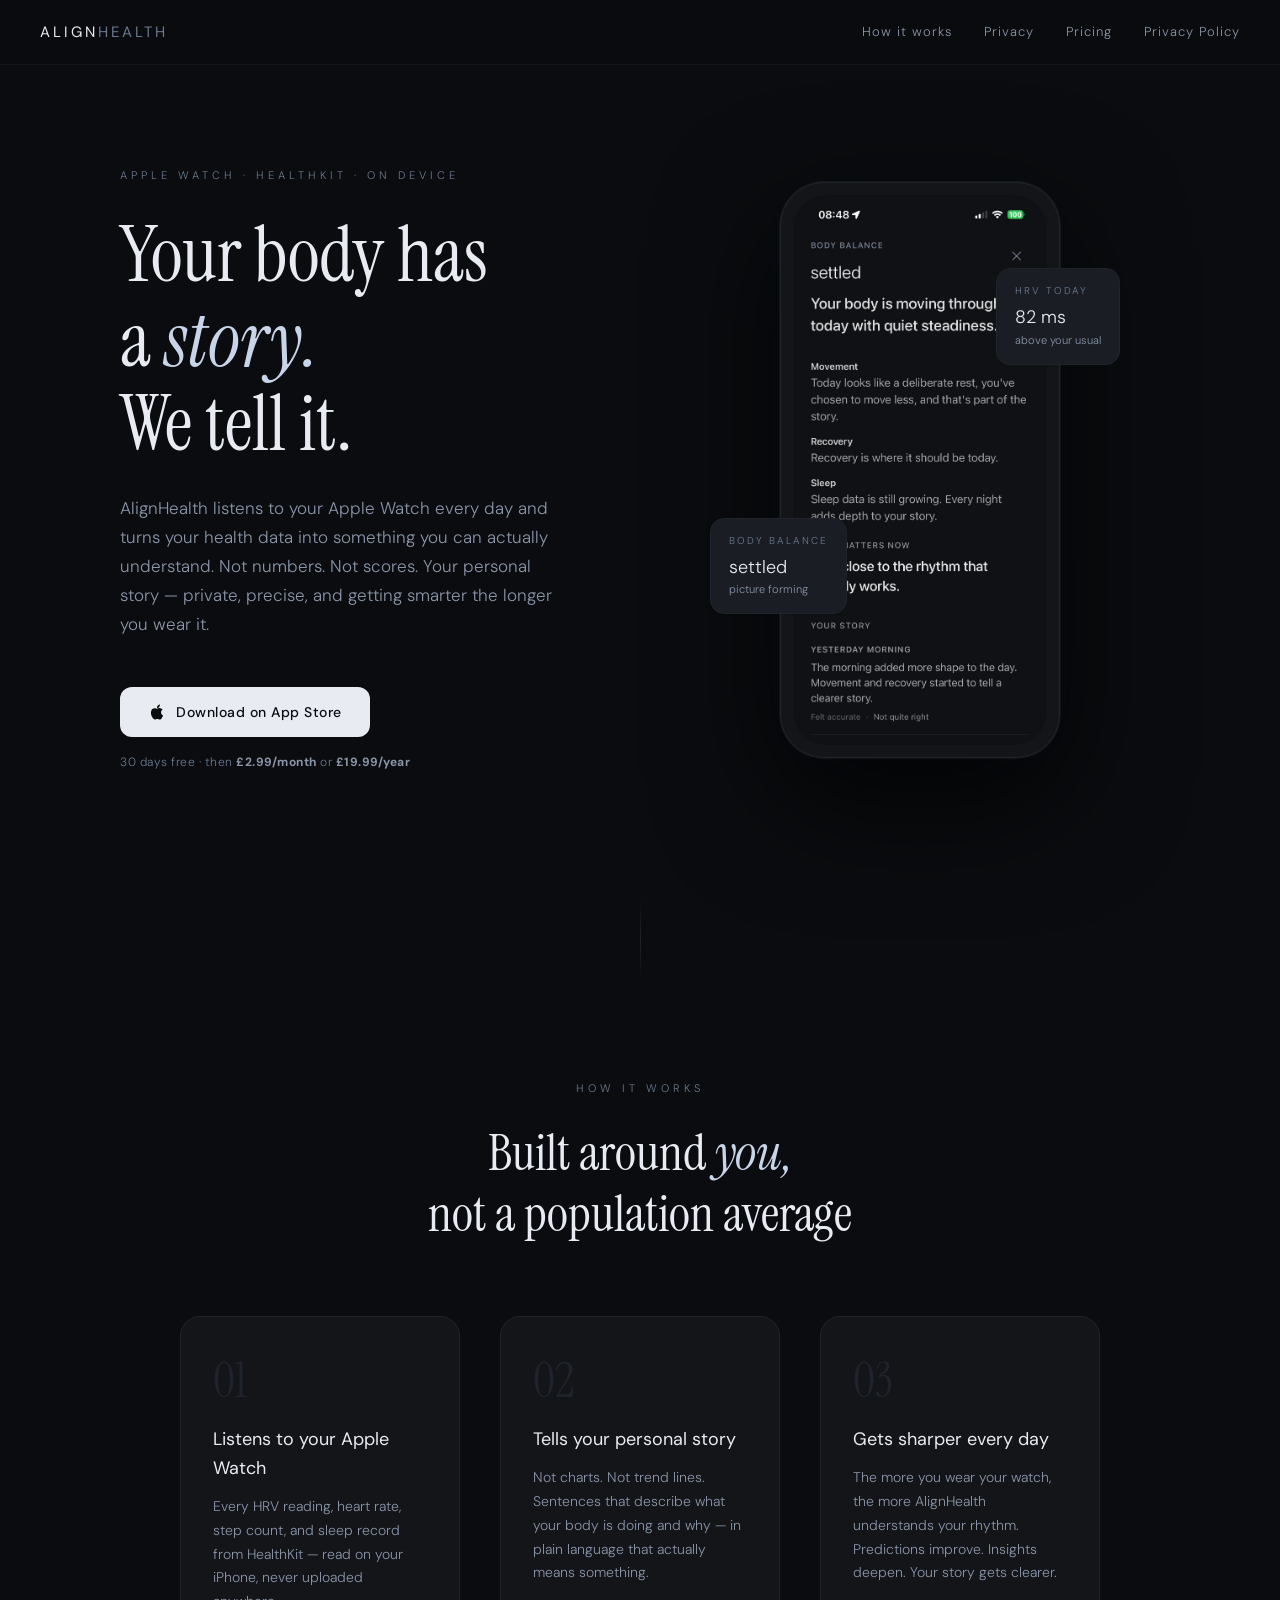
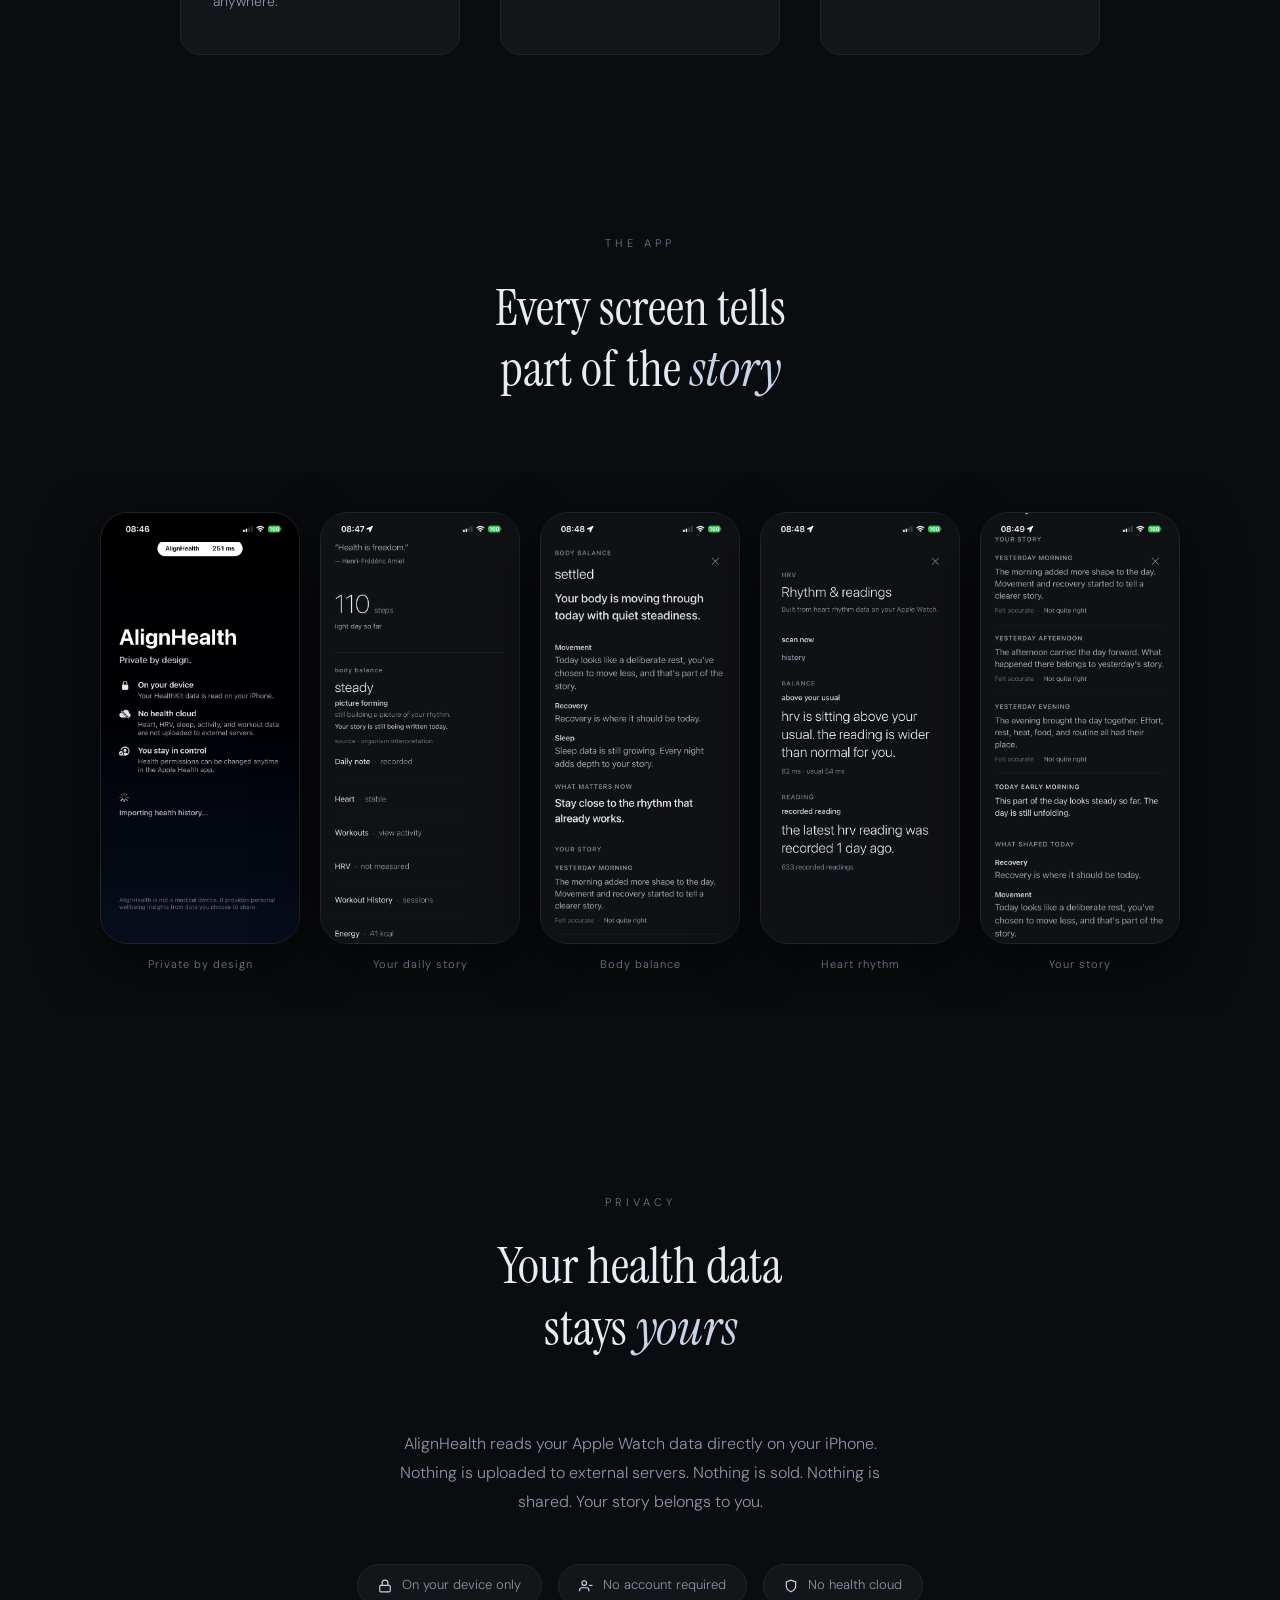
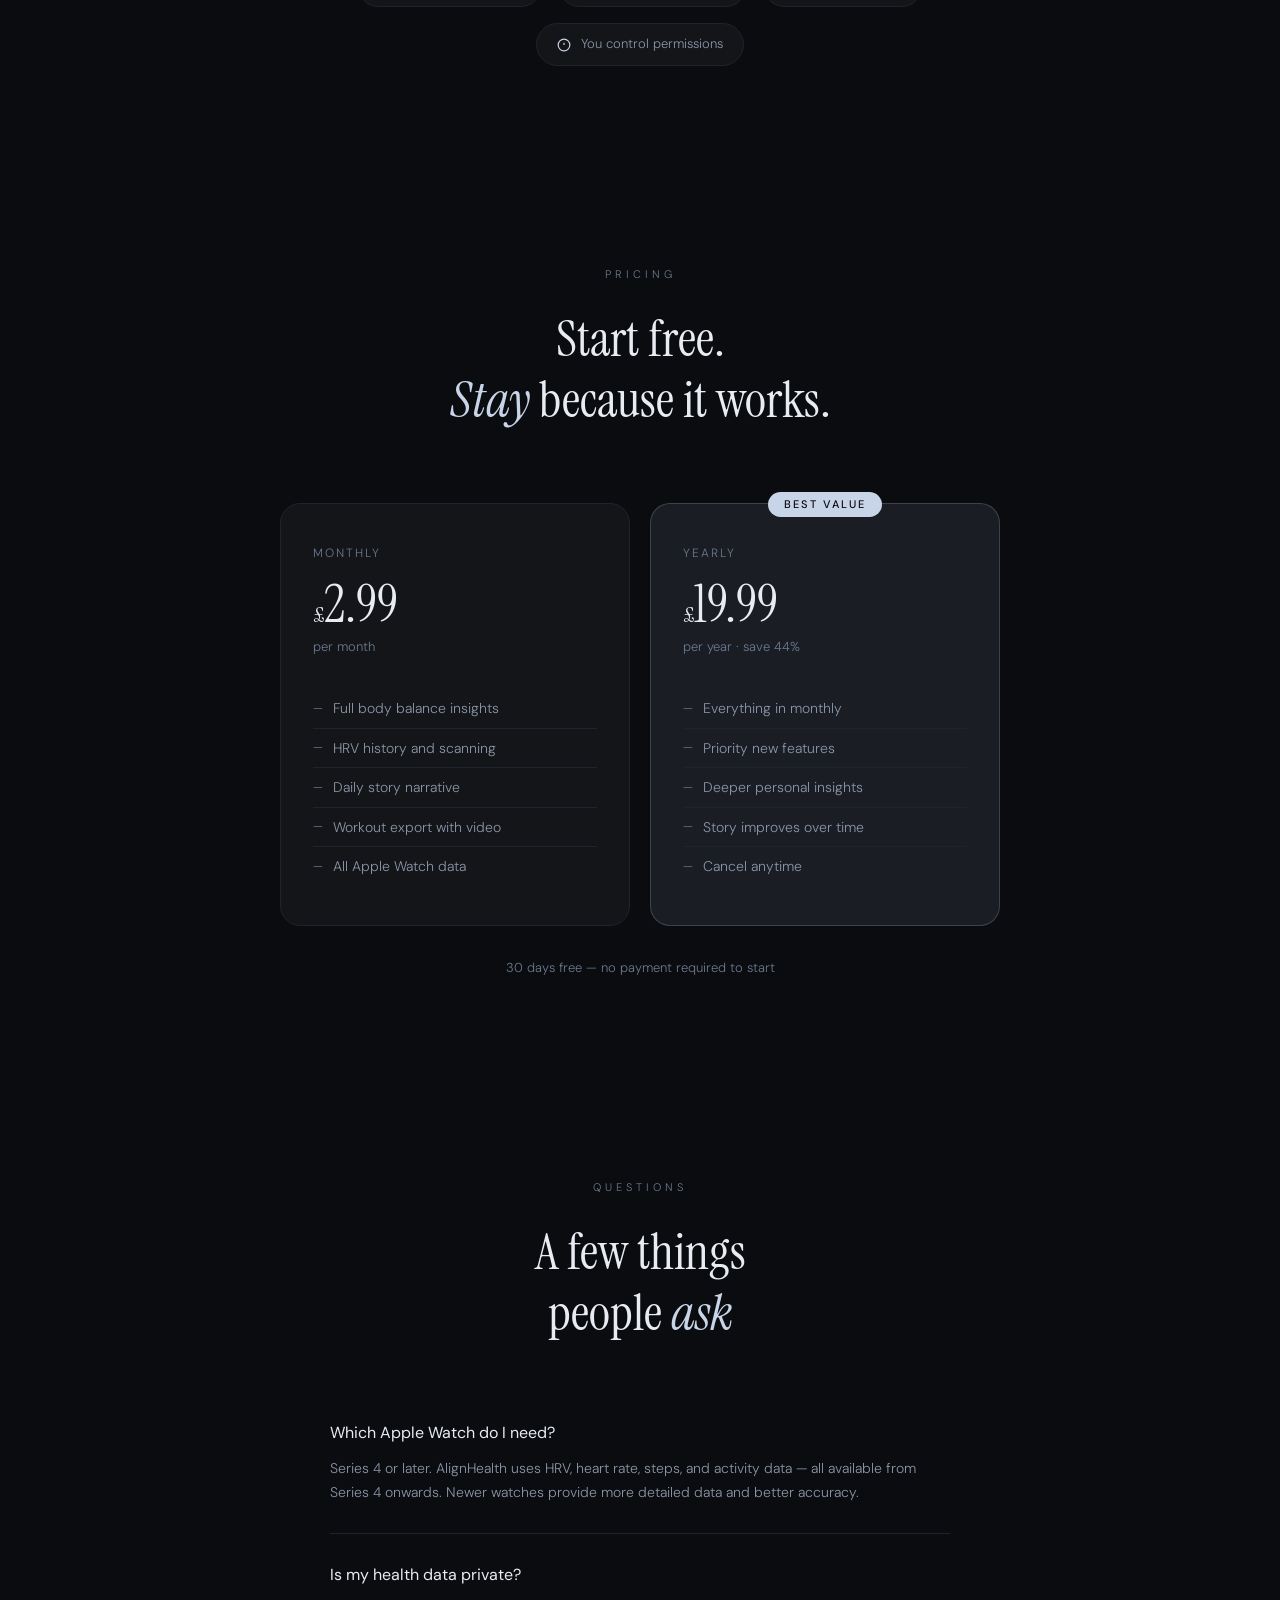
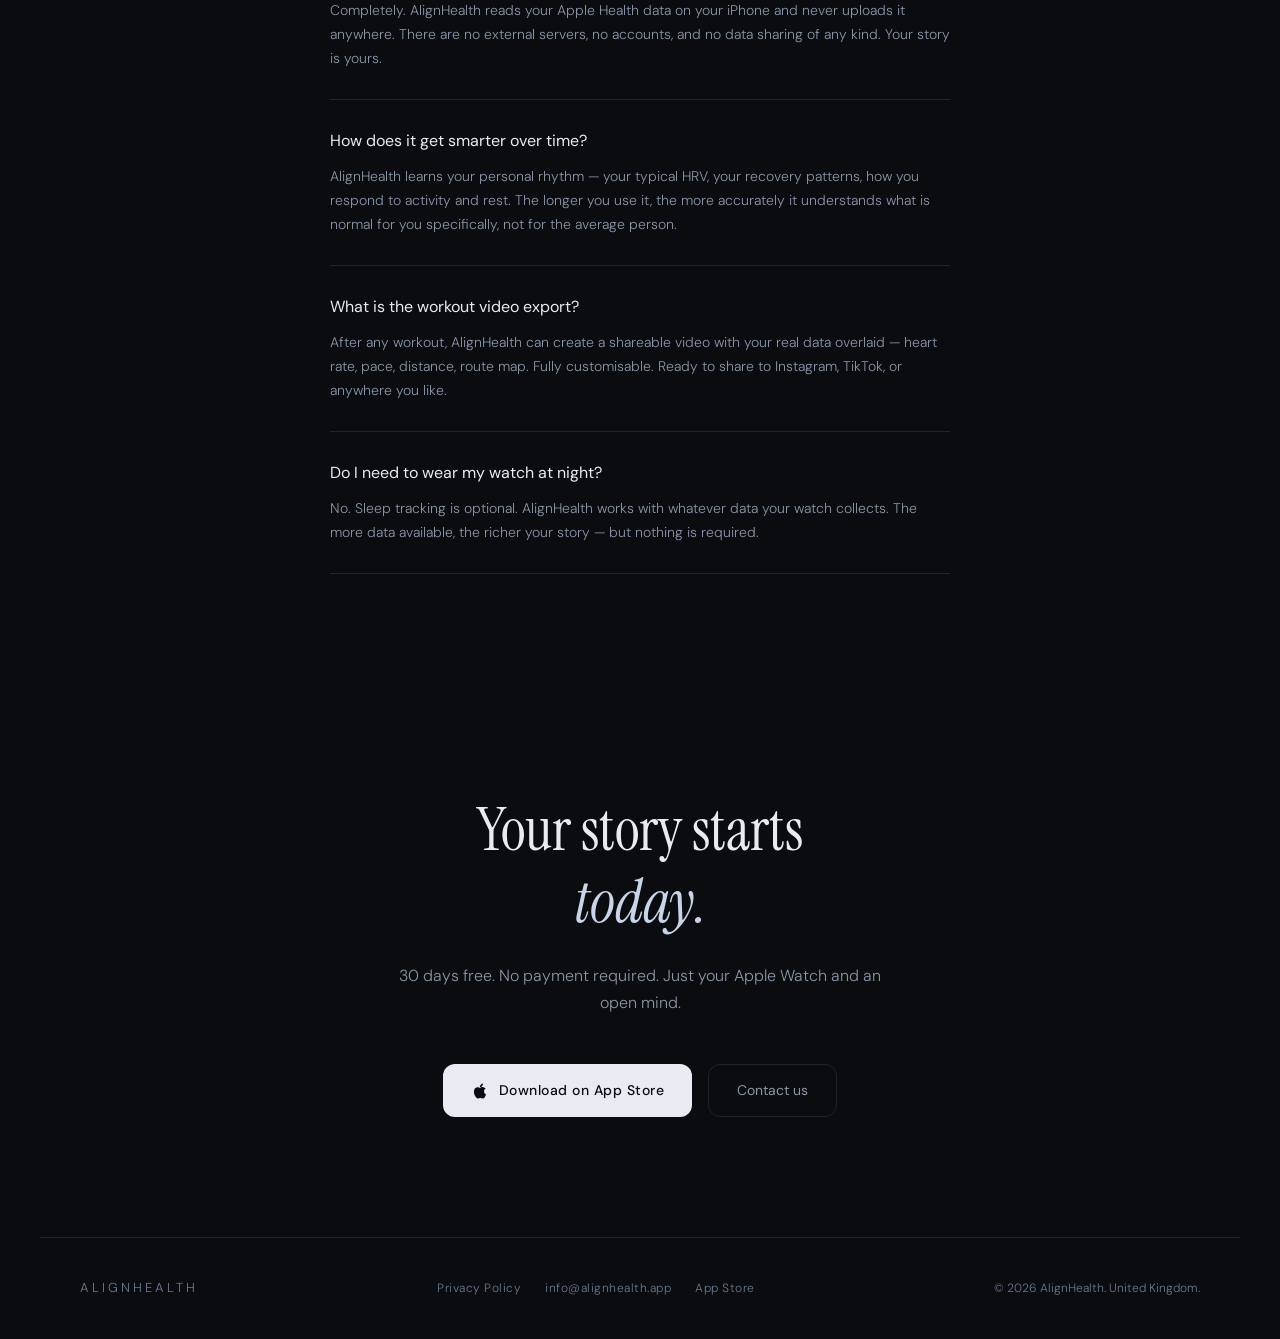
==== index.html @ 58428ee9 "Add files via upload" ====
<!DOCTYPE html>
<html lang="en">
<head>
<meta charset="UTF-8">
<meta name="viewport" content="width=device-width, initial-scale=1.0">
<title>AlignHealth — Your Story</title>
<meta name="description" content="AlignHealth listens to your Apple Watch and tells the story of your body. Every day. Privately. On your device.">
<meta property="og:title" content="AlignHealth — Your Story">
<meta property="og:description" content="Your body has a story. AlignHealth tells it.">
<meta property="og:url" content="https://alignhealth.app">
<link rel="canonical" href="https://alignhealth.app">
<style>
@import url('https://fonts.googleapis.com/css2?family=Instrument+Serif:ital@0;1&family=DM+Sans:wght@300;400;500&display=swap');

*, *::before, *::after { box-sizing: border-box; margin: 0; padding: 0; }

:root {
  --bg:       #0A0C0F;
  --surface:  #131519;
  --surface2: #1A1E24;
  --divider:  #1F242C;
  --p:        #E8ECF2;
  --s:        #8A95A8;
  --a:        #6B7A90;
  --accent:   #C8D4E8;
}

html { scroll-behavior: smooth; }

body {
  background: var(--bg);
  color: var(--p);
  font-family: 'DM Sans', system-ui, sans-serif;
  font-weight: 300;
  line-height: 1.6;
  overflow-x: hidden;
}

/* ── NAV ── */
nav {
  position: fixed; top: 0; left: 0; right: 0; z-index: 100;
  padding: 20px 40px;
  display: flex; justify-content: space-between; align-items: center;
  background: rgba(10,12,15,0.85);
  backdrop-filter: blur(20px);
  border-bottom: 1px solid rgba(255,255,255,0.04);
}
.nav-logo {
  font-family: 'DM Sans', sans-serif;
  font-size: 15px;
  font-weight: 400;
  letter-spacing: 3px;
  color: var(--p);
  text-decoration: none;
}
.nav-logo span { color: var(--a); }
.nav-links { display: flex; gap: 32px; }
.nav-links a {
  color: var(--s); font-size: 13px; letter-spacing: 1px;
  text-decoration: none; transition: color 0.2s;
}
.nav-links a:hover { color: var(--p); }

/* ── HERO ── */
.hero {
  min-height: 100vh;
  display: grid;
  grid-template-columns: 1fr 1fr;
  align-items: center;
  padding: 120px 80px 80px;
  gap: 80px;
  max-width: 1200px;
  margin: 0 auto;
}
.hero-text { }
.hero-eyebrow {
  font-size: 11px; letter-spacing: 4px; color: var(--a);
  text-transform: uppercase; margin-bottom: 28px;
}
.hero-title {
  font-family: 'Instrument Serif', Georgia, serif;
  font-size: clamp(48px, 6vw, 80px);
  font-weight: 400;
  line-height: 1.1;
  margin-bottom: 28px;
  color: var(--p);
}
.hero-title em {
  font-style: italic;
  color: var(--accent);
}
.hero-body {
  font-size: 17px;
  color: var(--s);
  line-height: 1.7;
  margin-bottom: 48px;
  max-width: 440px;
}
.hero-cta {
  display: flex; flex-direction: column; gap: 16px;
  align-items: flex-start;
}
.btn-primary {
  display: inline-flex; align-items: center; gap: 10px;
  background: var(--p); color: var(--bg);
  padding: 14px 28px; border-radius: 12px;
  font-family: 'DM Sans', sans-serif;
  font-size: 14px; font-weight: 500; letter-spacing: 0.5px;
  text-decoration: none;
  transition: opacity 0.2s, transform 0.2s;
}
.btn-primary:hover { opacity: 0.9; transform: translateY(-1px); }
.btn-primary svg { width: 18px; height: 18px; }
.hero-price {
  font-size: 12px; color: var(--a); letter-spacing: 0.5px;
}
.hero-price strong { color: var(--s); }

/* Phone mockup */
.hero-visual {
  display: flex;
  justify-content: center;
  align-items: center;
  position: relative;
}
.phone-wrap {
  position: relative;
  width: 280px;
}
.phone-frame {
  width: 280px;
  background: var(--surface);
  border-radius: 44px;
  padding: 12px;
  border: 1px solid var(--divider);
  box-shadow:
    0 0 0 1px rgba(255,255,255,0.05),
    0 40px 120px rgba(0,0,0,0.8),
    0 0 60px rgba(100,140,200,0.04);
  overflow: hidden;
}
.phone-screen {
  border-radius: 34px;
  overflow: hidden;
  width: 100%;
  aspect-ratio: 9/19.5;
  background: #000;
}
.phone-screen img {
  width: 100%; height: 100%;
  object-fit: cover;
  display: block;
}
/* floating cards */
.float-card {
  position: absolute;
  background: var(--surface2);
  border: 1px solid var(--divider);
  border-radius: 14px;
  padding: 14px 18px;
  font-size: 12px;
  backdrop-filter: blur(10px);
  animation: float 4s ease-in-out infinite;
  white-space: nowrap;
}
.float-card-1 {
  right: -60px; top: 15%;
  animation-delay: 0s;
}
.float-card-2 {
  left: -70px; bottom: 25%;
  animation-delay: 2s;
}
.float-card .card-label { color: var(--a); font-size: 10px; letter-spacing: 2px; text-transform: uppercase; margin-bottom: 4px; }
.float-card .card-value { color: var(--p); font-size: 18px; font-weight: 300; }
.float-card .card-sub { color: var(--s); font-size: 11px; }

@keyframes float {
  0%, 100% { transform: translateY(0); }
  50% { transform: translateY(-8px); }
}

/* ── DIVIDER LINE ── */
.section-divider {
  width: 1px; height: 80px;
  background: linear-gradient(to bottom, transparent, var(--divider), transparent);
  margin: 0 auto;
}

/* ── HOW IT WORKS ── */
.section {
  padding: 100px 40px;
  max-width: 1000px;
  margin: 0 auto;
}
.section-label {
  font-size: 11px; letter-spacing: 4px; color: var(--a);
  text-transform: uppercase; margin-bottom: 24px;
  text-align: center;
}
.section-title {
  font-family: 'Instrument Serif', Georgia, serif;
  font-size: clamp(32px, 4vw, 52px);
  font-weight: 400;
  text-align: center;
  margin-bottom: 72px;
  color: var(--p);
  line-height: 1.2;
}
.section-title em { font-style: italic; color: var(--accent); }

.three-col {
  display: grid;
  grid-template-columns: repeat(3, 1fr);
  gap: 40px;
}
.feature-card {
  padding: 40px 32px;
  background: var(--surface);
  border: 1px solid var(--divider);
  border-radius: 20px;
  transition: border-color 0.3s;
}
.feature-card:hover { border-color: rgba(255,255,255,0.1); }
.feature-num {
  font-family: 'Instrument Serif', serif;
  font-size: 48px; color: var(--divider);
  margin-bottom: 20px; line-height: 1;
}
.feature-title {
  font-size: 18px; font-weight: 400;
  color: var(--p); margin-bottom: 12px;
}
.feature-body {
  font-size: 14px; color: var(--s); line-height: 1.7;
}

/* ── SCREENS ── */
.screens-section {
  padding: 80px 0;
  overflow: hidden;
}
.screens-inner {
  max-width: 1000px;
  margin: 0 auto;
  padding: 0 40px;
}
.screens-scroll {
  display: flex;
  gap: 20px;
  padding: 40px 40px;
  overflow-x: auto;
  scrollbar-width: none;
  -ms-overflow-style: none;
  justify-content: center;
  flex-wrap: wrap;
}
.screens-scroll::-webkit-scrollbar { display: none; }
.screen-item {
  flex-shrink: 0;
  width: 200px;
}
.screen-item img {
  width: 100%;
  border-radius: 28px;
  border: 1px solid var(--divider);
  box-shadow: 0 20px 60px rgba(0,0,0,0.6);
  display: block;
  transition: transform 0.3s;
}
.screen-item:hover img { transform: translateY(-8px); }
.screen-caption {
  text-align: center;
  font-size: 11px;
  color: var(--a);
  margin-top: 12px;
  letter-spacing: 1px;
}

/* ── PRIVACY ── */
.privacy-section {
  padding: 100px 40px;
  max-width: 800px;
  margin: 0 auto;
  text-align: center;
}
.privacy-badges {
  display: flex;
  justify-content: center;
  gap: 16px;
  flex-wrap: wrap;
  margin-top: 48px;
}
.privacy-badge {
  display: flex; align-items: center; gap: 10px;
  background: var(--surface);
  border: 1px solid var(--divider);
  border-radius: 100px;
  padding: 10px 20px;
  font-size: 13px; color: var(--s);
}
.privacy-badge svg { color: var(--accent); flex-shrink: 0; }

/* ── PRICING ── */
.pricing-section {
  padding: 100px 40px;
  max-width: 800px;
  margin: 0 auto;
}
.pricing-cards {
  display: grid;
  grid-template-columns: 1fr 1fr;
  gap: 20px;
  margin-top: 60px;
}
.pricing-card {
  background: var(--surface);
  border: 1px solid var(--divider);
  border-radius: 20px;
  padding: 40px 32px;
  position: relative;
}
.pricing-card.featured {
  border-color: rgba(200,212,232,0.2);
  background: var(--surface2);
}
.pricing-badge {
  position: absolute; top: -12px; left: 50%; transform: translateX(-50%);
  background: var(--accent); color: var(--bg);
  font-size: 11px; letter-spacing: 2px; font-weight: 500;
  padding: 4px 16px; border-radius: 100px;
  white-space: nowrap;
}
.pricing-period { font-size: 12px; color: var(--a); letter-spacing: 2px; text-transform: uppercase; margin-bottom: 16px; }
.pricing-price {
  font-family: 'Instrument Serif', serif;
  font-size: 52px; font-weight: 400;
  color: var(--p); line-height: 1;
  margin-bottom: 6px;
}
.pricing-price span { font-size: 22px; }
.pricing-sub { font-size: 13px; color: var(--a); margin-bottom: 32px; }
.pricing-features { list-style: none; }
.pricing-features li {
  font-size: 14px; color: var(--s);
  padding: 8px 0;
  border-bottom: 1px solid var(--divider);
  display: flex; align-items: center; gap: 10px;
}
.pricing-features li:last-child { border-bottom: none; }
.pricing-features li::before { content: '—'; color: var(--a); font-size: 12px; }
.pricing-trial {
  text-align: center; margin-top: 32px;
  font-size: 13px; color: var(--a);
}

/* ── FAQ ── */
.faq-section {
  padding: 100px 40px;
  max-width: 700px;
  margin: 0 auto;
}
.faq-item {
  border-bottom: 1px solid var(--divider);
  padding: 28px 0;
}
.faq-q {
  font-size: 16px; font-weight: 400; color: var(--p);
  margin-bottom: 12px;
}
.faq-a {
  font-size: 14px; color: var(--s); line-height: 1.7;
}

/* ── CTA FOOTER ── */
.cta-footer {
  padding: 120px 40px;
  text-align: center;
  max-width: 600px;
  margin: 0 auto;
}
.cta-footer h2 {
  font-family: 'Instrument Serif', serif;
  font-size: clamp(36px, 5vw, 60px);
  font-weight: 400;
  margin-bottom: 24px;
  line-height: 1.2;
}
.cta-footer h2 em { font-style: italic; color: var(--accent); }
.cta-footer p {
  font-size: 16px; color: var(--s);
  margin-bottom: 48px; line-height: 1.7;
}
.cta-buttons {
  display: flex; gap: 16px; justify-content: center; flex-wrap: wrap;
}
.btn-secondary {
  display: inline-flex; align-items: center; gap: 8px;
  background: transparent;
  color: var(--s);
  padding: 14px 28px; border-radius: 12px;
  border: 1px solid var(--divider);
  font-family: 'DM Sans', sans-serif;
  font-size: 14px; font-weight: 400;
  text-decoration: none;
  transition: all 0.2s;
}
.btn-secondary:hover { border-color: var(--a); color: var(--p); }

/* ── SITE FOOTER ── */
footer {
  border-top: 1px solid var(--divider);
  padding: 40px;
  display: flex;
  justify-content: space-between;
  align-items: center;
  max-width: 1200px;
  margin: 0 auto;
  flex-wrap: wrap;
  gap: 16px;
}
.footer-logo {
  font-size: 13px; letter-spacing: 3px; color: var(--a);
  text-decoration: none;
}
.footer-links {
  display: flex; gap: 24px;
}
.footer-links a {
  font-size: 12px; color: var(--a);
  text-decoration: none; transition: color 0.2s;
  letter-spacing: 0.5px;
}
.footer-links a:hover { color: var(--p); }
.footer-copy {
  font-size: 12px; color: var(--a);
}

/* ── ANIMATIONS ── */
@keyframes fadeUp {
  from { opacity: 0; transform: translateY(30px); }
  to   { opacity: 1; transform: translateY(0); }
}
.fade-up {
  opacity: 0;
  animation: fadeUp 0.8s ease forwards;
}
.delay-1 { animation-delay: 0.1s; }
.delay-2 { animation-delay: 0.2s; }
.delay-3 { animation-delay: 0.35s; }
.delay-4 { animation-delay: 0.5s; }

/* ── RESPONSIVE ── */
@media (max-width: 768px) {
  nav { padding: 16px 20px; }
  .nav-links { display: none; }
  .hero {
    grid-template-columns: 1fr;
    padding: 100px 24px 60px;
    gap: 60px;
    text-align: center;
  }
  .hero-body { margin: 0 auto 40px; }
  .hero-cta { align-items: center; }
  .hero-visual { order: -1; }
  .float-card-1, .float-card-2 { display: none; }
  .three-col { grid-template-columns: 1fr; gap: 16px; }
  .pricing-cards { grid-template-columns: 1fr; }
  .section { padding: 60px 24px; }
  footer { padding: 32px 24px; flex-direction: column; text-align: center; }
  .phone-wrap { width: 220px; }
  .phone-frame { width: 220px; }
}
</style>
</head>
<body>

<!-- NAV -->
<nav>
  <a href="/" class="nav-logo">ALIGN<span>HEALTH</span></a>
  <div class="nav-links">
    <a href="#how">How it works</a>
    <a href="#privacy">Privacy</a>
    <a href="#pricing">Pricing</a>
    <a href="privacy.html">Privacy Policy</a>
  </div>
</nav>

<!-- HERO -->
<section class="hero">
  <div class="hero-text">
    <p class="hero-eyebrow fade-up delay-1">Apple Watch · HealthKit · On Device</p>
    <h1 class="hero-title fade-up delay-2">Your body has<br>a <em>story.</em><br>We tell it.</h1>
    <p class="hero-body fade-up delay-3">
      AlignHealth listens to your Apple Watch every day and turns your health data into something you can actually understand. Not numbers. Not scores. Your personal story — private, precise, and getting smarter the longer you wear it.
    </p>
    <div class="hero-cta fade-up delay-4">
      <a href="#pricing" class="btn-primary">
        <svg viewBox="0 0 24 24" fill="currentColor"><path d="M18.71 19.5c-.83 1.24-1.71 2.45-3.05 2.47-1.34.03-1.77-.79-3.29-.79-1.53 0-2 .77-3.27.82-1.31.05-2.3-1.32-3.14-2.53C4.25 17 2.94 12.45 4.7 9.39c.87-1.52 2.43-2.48 4.12-2.51 1.28-.02 2.5.87 3.29.87.78 0 2.26-1.07 3.8-.91.65.03 2.47.26 3.64 1.98-.09.06-2.17 1.28-2.15 3.81.03 3.02 2.65 4.03 2.68 4.04-.03.07-.42 1.44-1.38 2.83M13 3.5c.73-.83 1.94-1.46 2.94-1.5.13 1.17-.34 2.35-1.04 3.19-.69.85-1.83 1.51-2.95 1.42-.15-1.15.41-2.35 1.05-3.11z"/></svg>
        Download on App Store
      </a>
      <p class="hero-price">30 days free · then <strong>£2.99/month</strong> or <strong>£19.99/year</strong></p>
    </div>
  </div>

  <div class="hero-visual fade-up delay-3">
    <div class="phone-wrap">
      <div class="phone-frame">
        <div class="phone-screen">
          <img src="screen4.png" alt="AlignHealth body balance screen" loading="lazy">
        </div>
      </div>
      <div class="float-card float-card-1">
        <div class="card-label">HRV Today</div>
        <div class="card-value">82 ms</div>
        <div class="card-sub">above your usual</div>
      </div>
      <div class="float-card float-card-2">
        <div class="card-label">Body Balance</div>
        <div class="card-value">settled</div>
        <div class="card-sub">picture forming</div>
      </div>
    </div>
  </div>
</section>

<div class="section-divider"></div>

<!-- HOW IT WORKS -->
<section class="section" id="how">
  <p class="section-label">How it works</p>
  <h2 class="section-title">Built around <em>you,</em><br>not a population average</h2>
  <div class="three-col">
    <div class="feature-card">
      <div class="feature-num">01</div>
      <h3 class="feature-title">Listens to your Apple Watch</h3>
      <p class="feature-body">Every HRV reading, heart rate, step count, and sleep record from HealthKit — read on your iPhone, never uploaded anywhere.</p>
    </div>
    <div class="feature-card">
      <div class="feature-num">02</div>
      <h3 class="feature-title">Tells your personal story</h3>
      <p class="feature-body">Not charts. Not trend lines. Sentences that describe what your body is doing and why — in plain language that actually means something.</p>
    </div>
    <div class="feature-card">
      <div class="feature-num">03</div>
      <h3 class="feature-title">Gets sharper every day</h3>
      <p class="feature-body">The more you wear your watch, the more AlignHealth understands your rhythm. Predictions improve. Insights deepen. Your story gets clearer.</p>
    </div>
  </div>
</section>

<!-- SCREENSHOTS -->
<section class="screens-section">
  <div class="screens-inner">
    <p class="section-label" style="text-align:center">The app</p>
    <h2 class="section-title">Every screen tells<br>part of the <em>story</em></h2>
  </div>
  <div class="screens-scroll">
    <div class="screen-item">
      <img src="screen1.png" alt="AlignHealth onboarding — private by design" loading="lazy">
      <p class="screen-caption">Private by design</p>
    </div>
    <div class="screen-item">
      <img src="screen2.png" alt="AlignHealth home screen" loading="lazy">
      <p class="screen-caption">Your daily story</p>
    </div>
    <div class="screen-item">
      <img src="screen4.png" alt="AlignHealth body balance" loading="lazy">
      <p class="screen-caption">Body balance</p>
    </div>
    <div class="screen-item">
      <img src="screen3.png" alt="AlignHealth HRV rhythm" loading="lazy">
      <p class="screen-caption">Heart rhythm</p>
    </div>
    <div class="screen-item">
      <img src="screen5.png" alt="AlignHealth story timeline" loading="lazy">
      <p class="screen-caption">Your story</p>
    </div>
  </div>
</section>

<!-- PRIVACY -->
<section class="privacy-section" id="privacy">
  <p class="section-label">Privacy</p>
  <h2 class="section-title" style="text-align:center">Your health data<br>stays <em>yours</em></h2>
  <p style="font-size:16px; color:var(--s); line-height:1.8; max-width:520px; margin:0 auto;">
    AlignHealth reads your Apple Watch data directly on your iPhone. Nothing is uploaded to external servers. Nothing is sold. Nothing is shared. Your story belongs to you.
  </p>
  <div class="privacy-badges">
    <div class="privacy-badge">
      <svg width="14" height="14" viewBox="0 0 24 24" fill="none" stroke="currentColor" stroke-width="2"><rect x="3" y="11" width="18" height="11" rx="2"/><path d="M7 11V7a5 5 0 0 1 10 0v4"/></svg>
      On your device only
    </div>
    <div class="privacy-badge">
      <svg width="14" height="14" viewBox="0 0 24 24" fill="none" stroke="currentColor" stroke-width="2"><path d="M17 21v-2a4 4 0 0 0-4-4H5a4 4 0 0 0-4 4v2"/><circle cx="9" cy="7" r="4"/><line x1="23" y1="11" x2="17" y2="11"/></svg>
      No account required
    </div>
    <div class="privacy-badge">
      <svg width="14" height="14" viewBox="0 0 24 24" fill="none" stroke="currentColor" stroke-width="2"><path d="M12 22s8-4 8-10V5l-8-3-8 3v7c0 6 8 10 8 10z"/></svg>
      No health cloud
    </div>
    <div class="privacy-badge">
      <svg width="14" height="14" viewBox="0 0 24 24" fill="none" stroke="currentColor" stroke-width="2"><circle cx="12" cy="12" r="10"/><line x1="12" y1="8" x2="12" y2="12"/><line x1="12" y1="16" x2="12.01" y2="16"/></svg>
      You control permissions
    </div>
  </div>
</section>

<!-- PRICING -->
<section class="pricing-section" id="pricing">
  <p class="section-label" style="text-align:center">Pricing</p>
  <h2 class="section-title" style="text-align:center">Start free.<br><em>Stay</em> because it works.</h2>
  <div class="pricing-cards">
    <div class="pricing-card">
      <p class="pricing-period">Monthly</p>
      <div class="pricing-price"><span>£</span>2.99</div>
      <p class="pricing-sub">per month</p>
      <ul class="pricing-features">
        <li>Full body balance insights</li>
        <li>HRV history and scanning</li>
        <li>Daily story narrative</li>
        <li>Workout export with video</li>
        <li>All Apple Watch data</li>
      </ul>
    </div>
    <div class="pricing-card featured">
      <div class="pricing-badge">BEST VALUE</div>
      <p class="pricing-period">Yearly</p>
      <div class="pricing-price"><span>£</span>19.99</div>
      <p class="pricing-sub">per year · save 44%</p>
      <ul class="pricing-features">
        <li>Everything in monthly</li>
        <li>Priority new features</li>
        <li>Deeper personal insights</li>
        <li>Story improves over time</li>
        <li>Cancel anytime</li>
      </ul>
    </div>
  </div>
  <p class="pricing-trial">30 days free — no payment required to start</p>
</section>

<!-- FAQ -->
<section class="faq-section">
  <p class="section-label" style="text-align:center">Questions</p>
  <h2 class="section-title" style="text-align:center; margin-bottom:48px">A few things<br>people <em>ask</em></h2>

  <div class="faq-item">
    <p class="faq-q">Which Apple Watch do I need?</p>
    <p class="faq-a">Series 4 or later. AlignHealth uses HRV, heart rate, steps, and activity data — all available from Series 4 onwards. Newer watches provide more detailed data and better accuracy.</p>
  </div>
  <div class="faq-item">
    <p class="faq-q">Is my health data private?</p>
    <p class="faq-a">Completely. AlignHealth reads your Apple Health data on your iPhone and never uploads it anywhere. There are no external servers, no accounts, and no data sharing of any kind. Your story is yours.</p>
  </div>
  <div class="faq-item">
    <p class="faq-q">How does it get smarter over time?</p>
    <p class="faq-a">AlignHealth learns your personal rhythm — your typical HRV, your recovery patterns, how you respond to activity and rest. The longer you use it, the more accurately it understands what is normal for you specifically, not for the average person.</p>
  </div>
  <div class="faq-item">
    <p class="faq-q">What is the workout video export?</p>
    <p class="faq-a">After any workout, AlignHealth can create a shareable video with your real data overlaid — heart rate, pace, distance, route map. Fully customisable. Ready to share to Instagram, TikTok, or anywhere you like.</p>
  </div>
  <div class="faq-item">
    <p class="faq-q">Do I need to wear my watch at night?</p>
    <p class="faq-a">No. Sleep tracking is optional. AlignHealth works with whatever data your watch collects. The more data available, the richer your story — but nothing is required.</p>
  </div>
</section>

<!-- FINAL CTA -->
<section class="cta-footer">
  <h2>Your story starts<br><em>today.</em></h2>
  <p>30 days free. No payment required. Just your Apple Watch and an open mind.</p>
  <div class="cta-buttons">
    <a href="#" class="btn-primary">
      <svg viewBox="0 0 24 24" fill="currentColor" width="18" height="18"><path d="M18.71 19.5c-.83 1.24-1.71 2.45-3.05 2.47-1.34.03-1.77-.79-3.29-.79-1.53 0-2 .77-3.27.82-1.31.05-2.3-1.32-3.14-2.53C4.25 17 2.94 12.45 4.7 9.39c.87-1.52 2.43-2.48 4.12-2.51 1.28-.02 2.5.87 3.29.87.78 0 2.26-1.07 3.8-.91.65.03 2.47.26 3.64 1.98-.09.06-2.17 1.28-2.15 3.81.03 3.02 2.65 4.03 2.68 4.04-.03.07-.42 1.44-1.38 2.83M13 3.5c.73-.83 1.94-1.46 2.94-1.5.13 1.17-.34 2.35-1.04 3.19-.69.85-1.83 1.51-2.95 1.42-.15-1.15.41-2.35 1.05-3.11z"/></svg>
      Download on App Store
    </a>
    <a href="mailto:info@alignhealth.app" class="btn-secondary">Contact us</a>
  </div>
</section>

<!-- FOOTER -->
<footer>
  <a href="/" class="footer-logo">ALIGNHEALTH</a>
  <div class="footer-links">
    <a href="privacy.html">Privacy Policy</a>
    <a href="mailto:info@alignhealth.app">info@alignhealth.app</a>
    <a href="#">App Store</a>
  </div>
  <p class="footer-copy">© 2026 AlignHealth. United Kingdom.</p>
</footer>

</body>
</html>
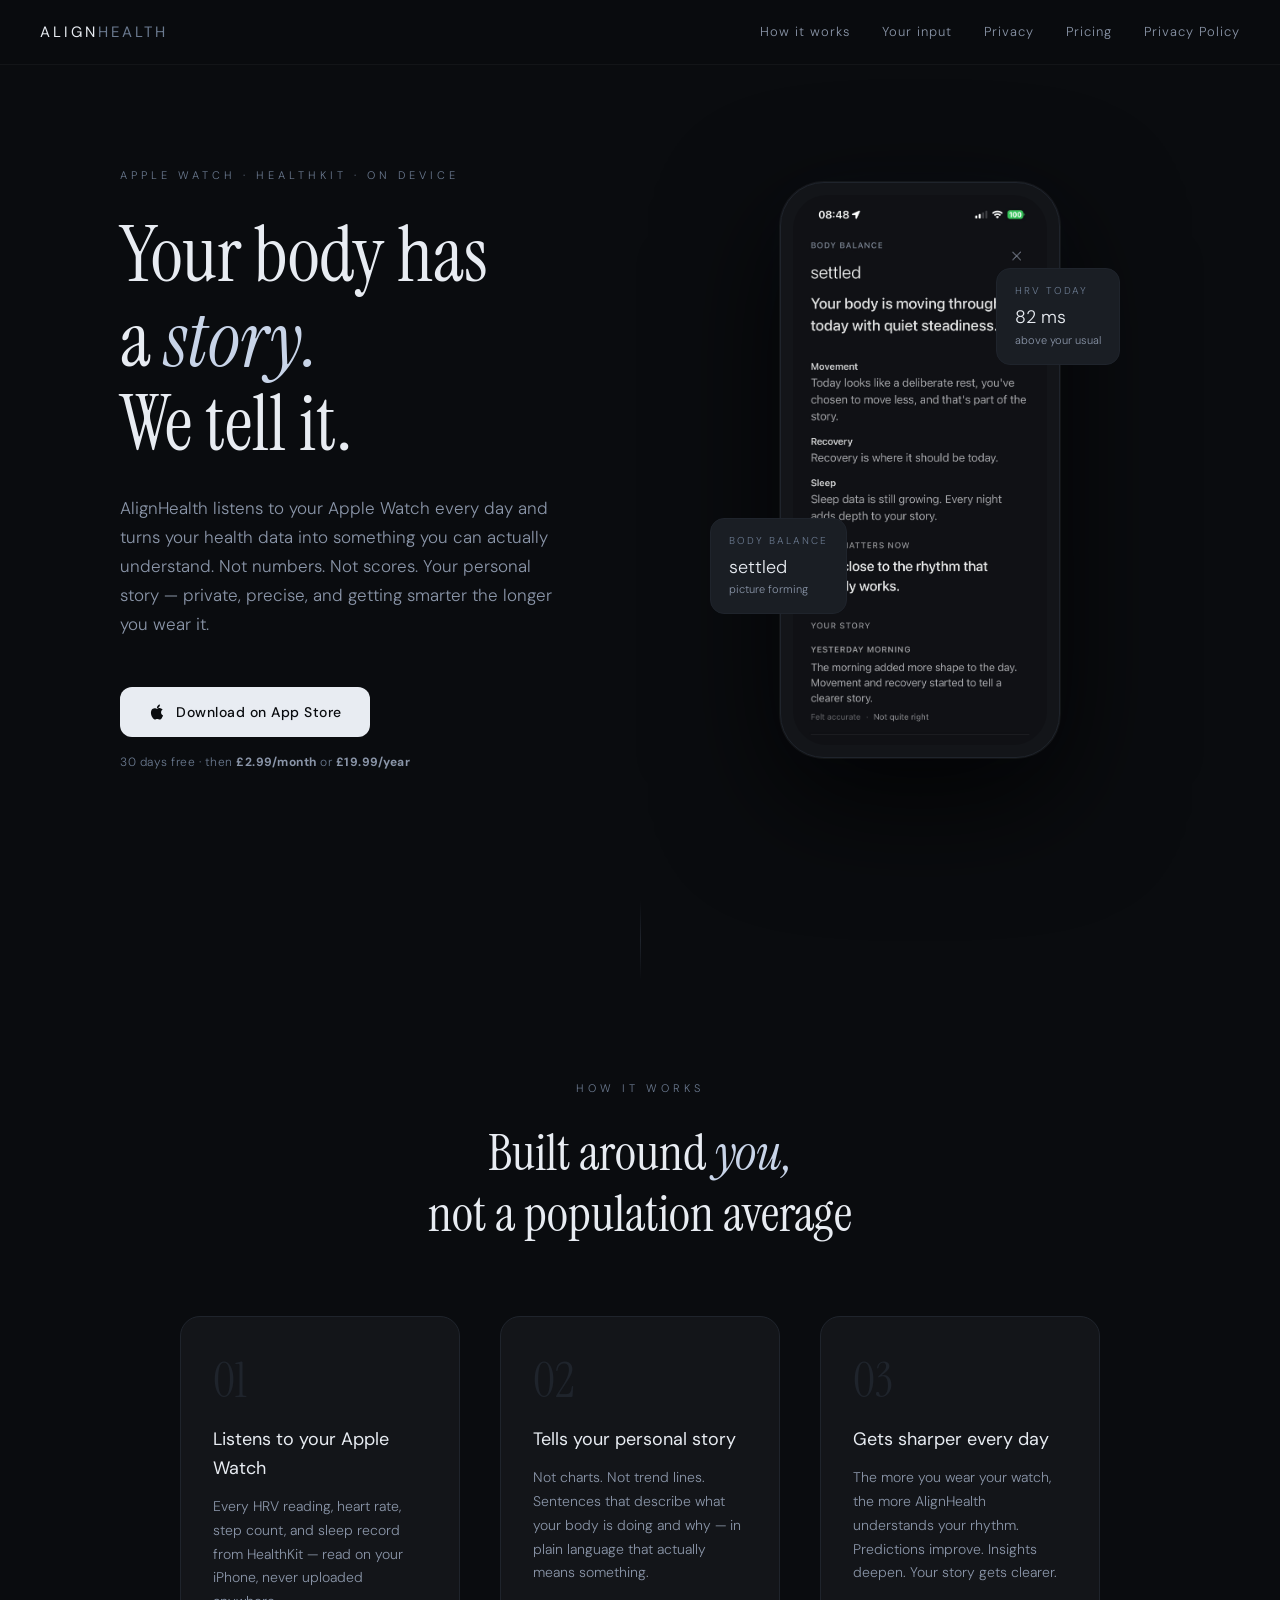
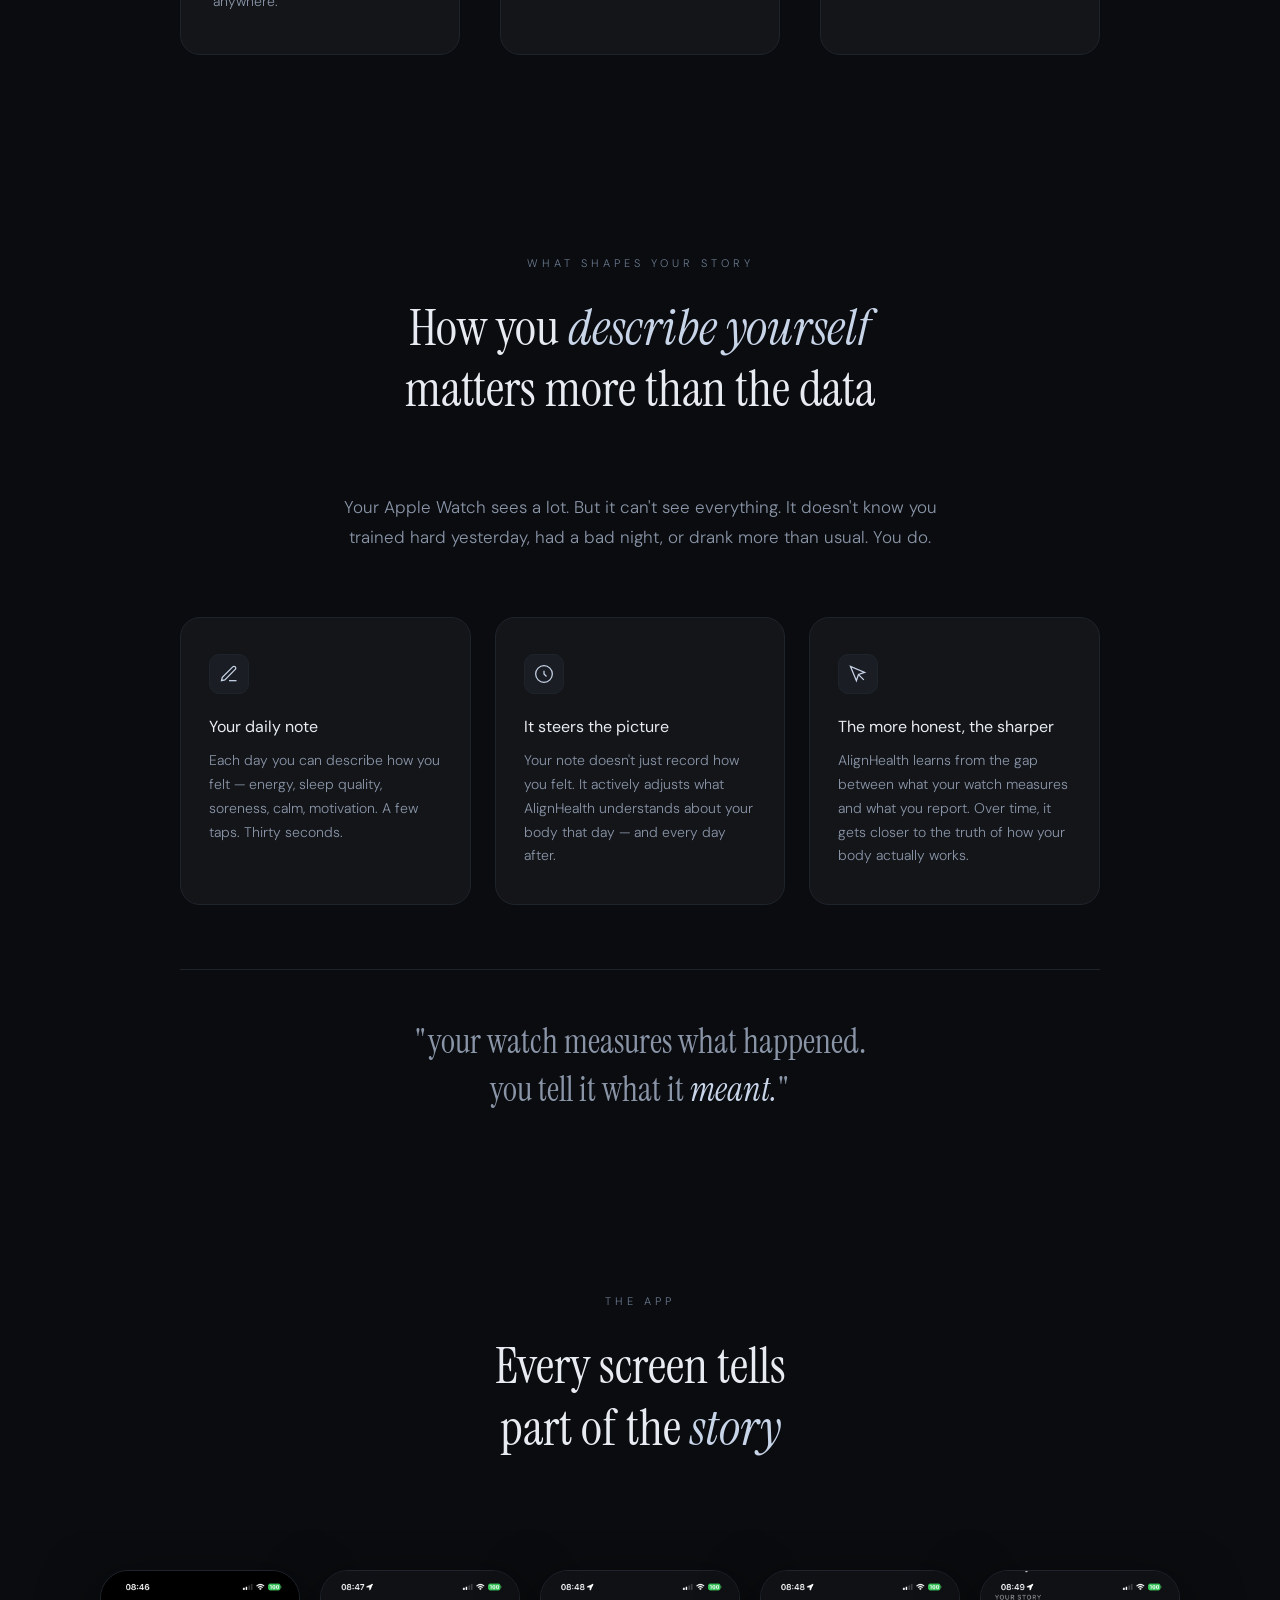
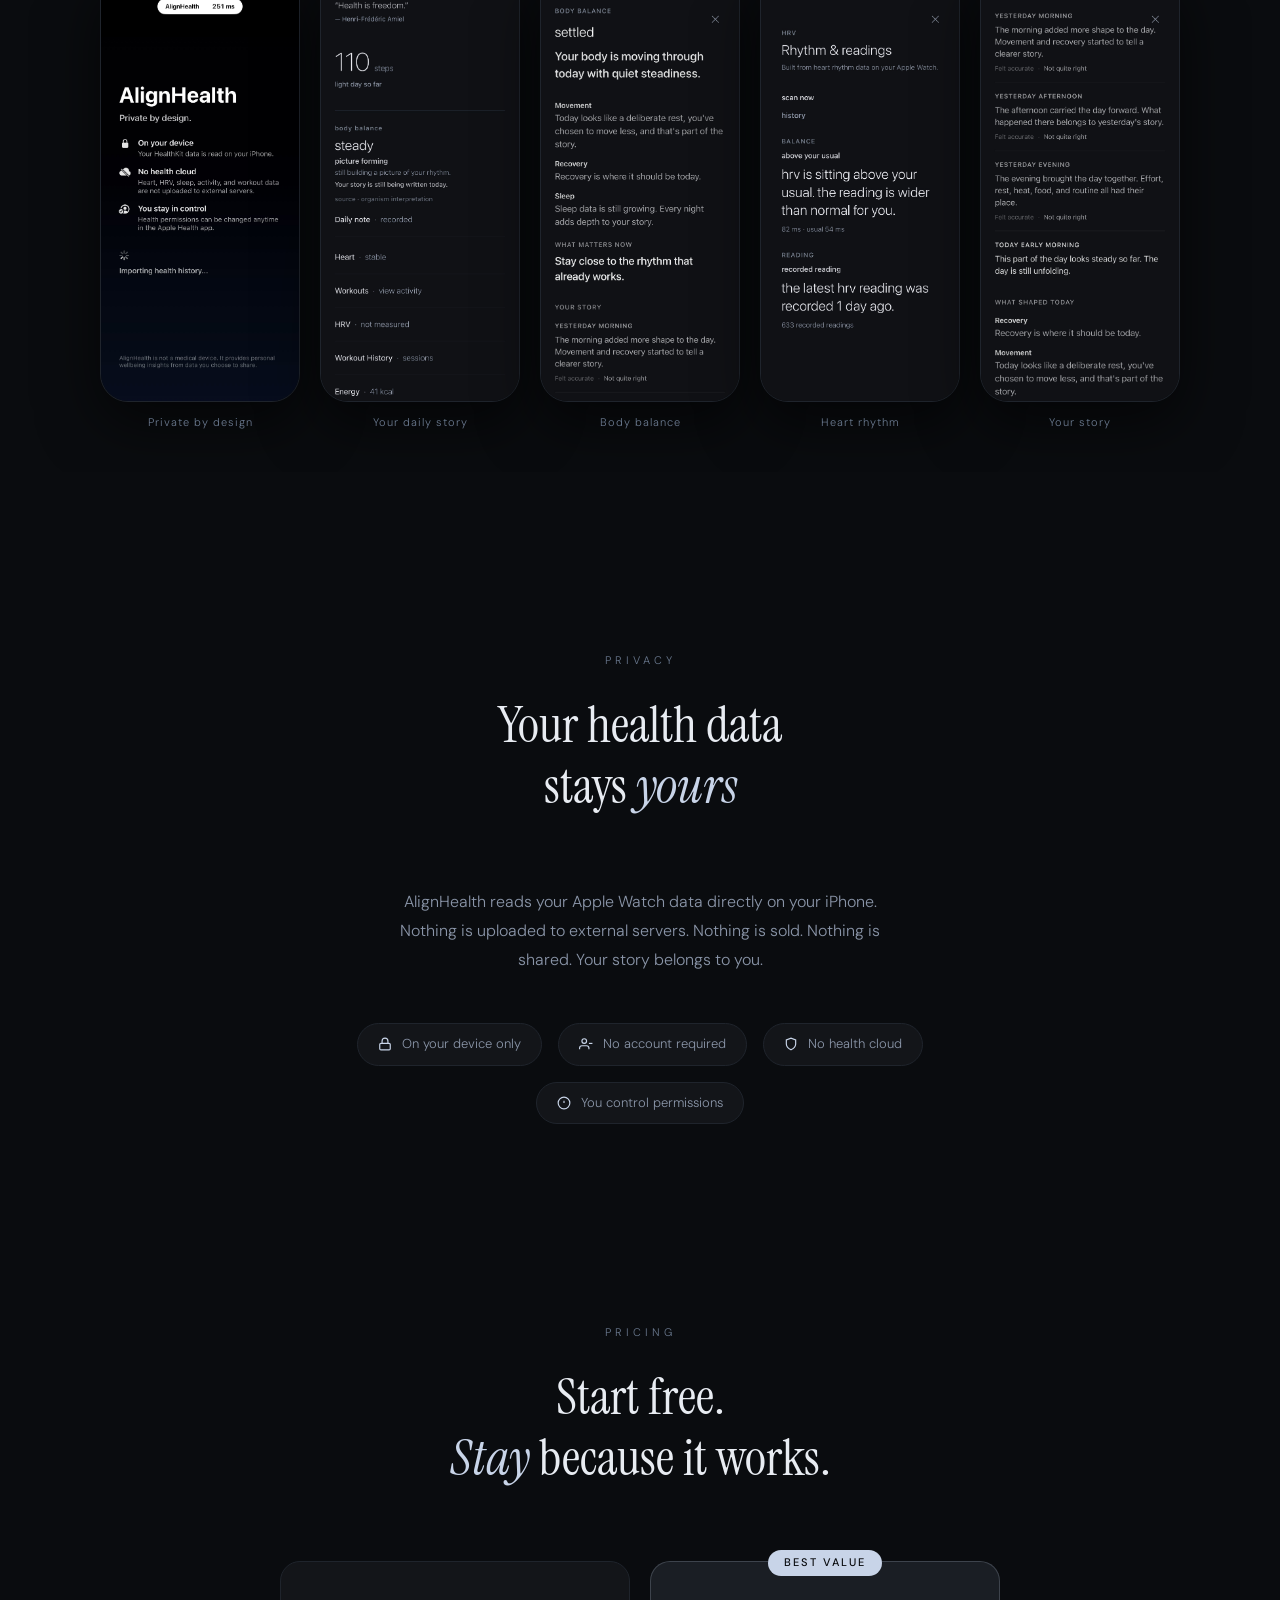
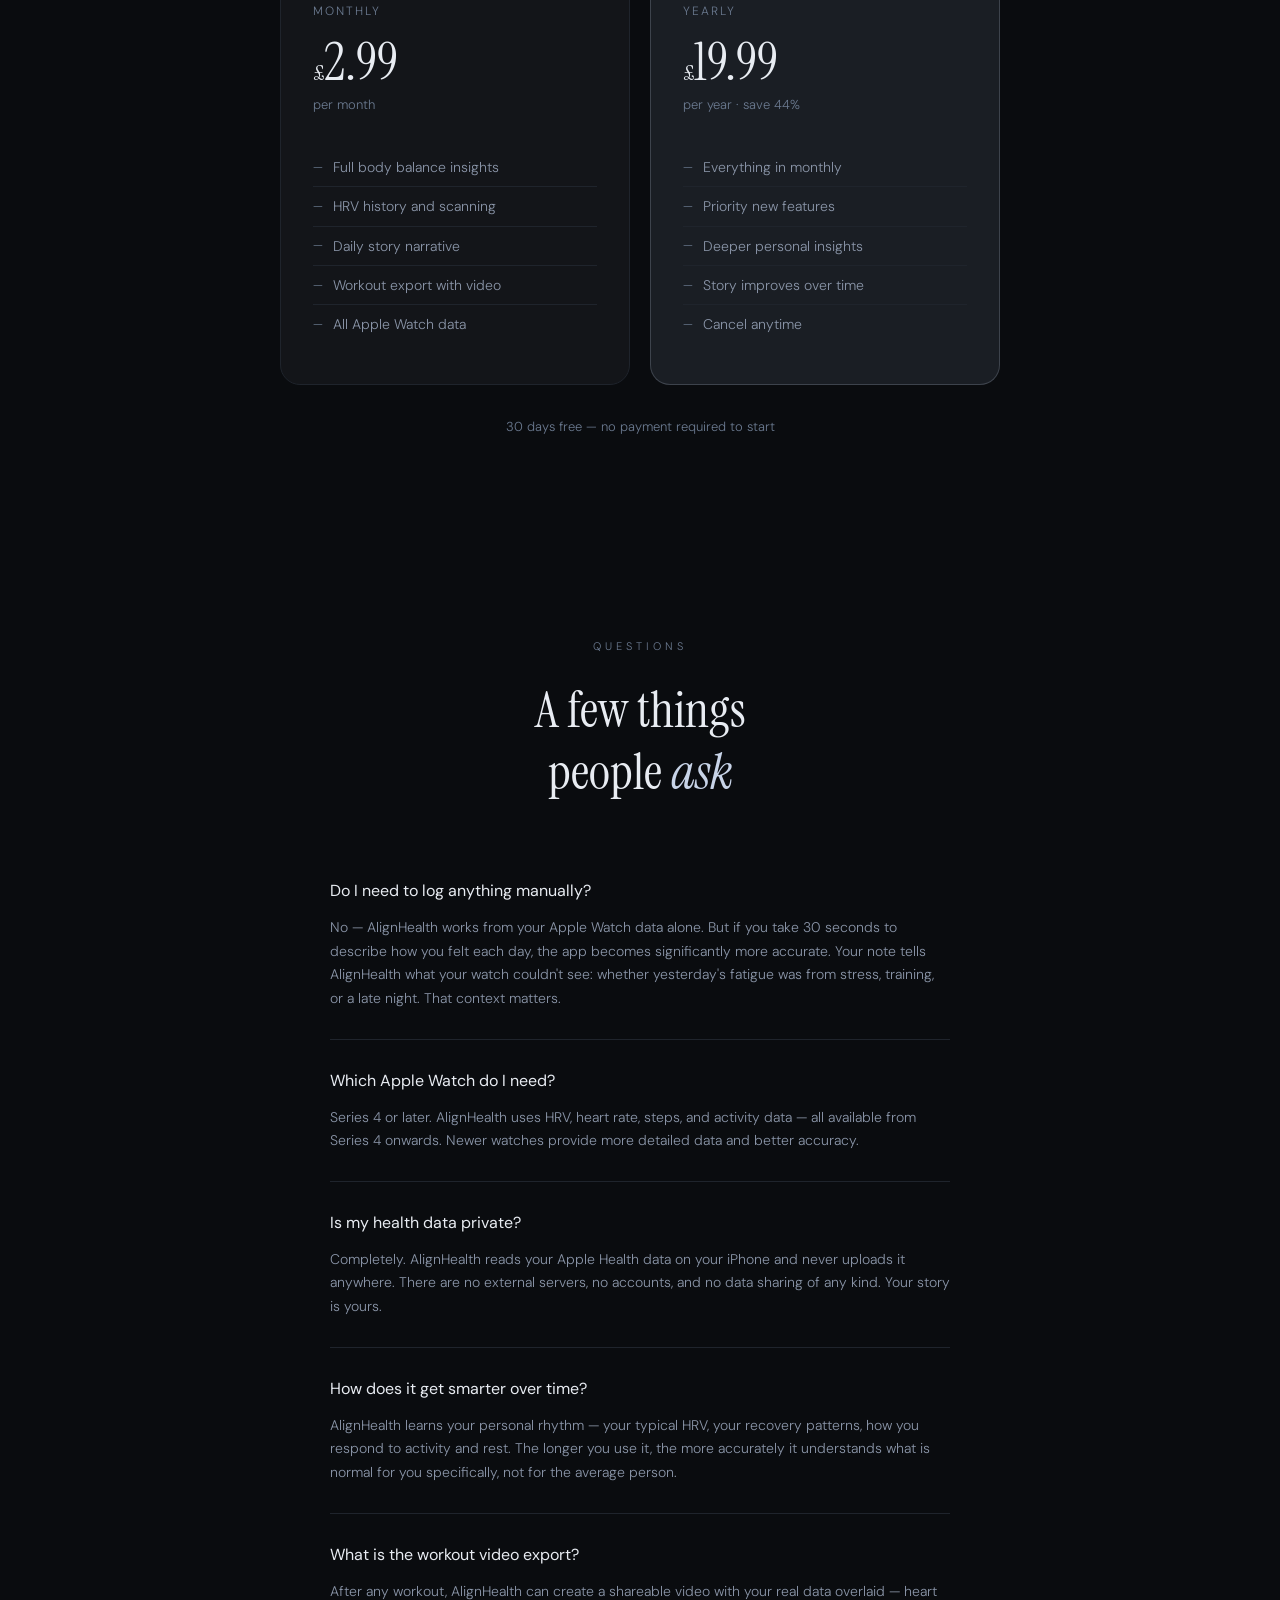
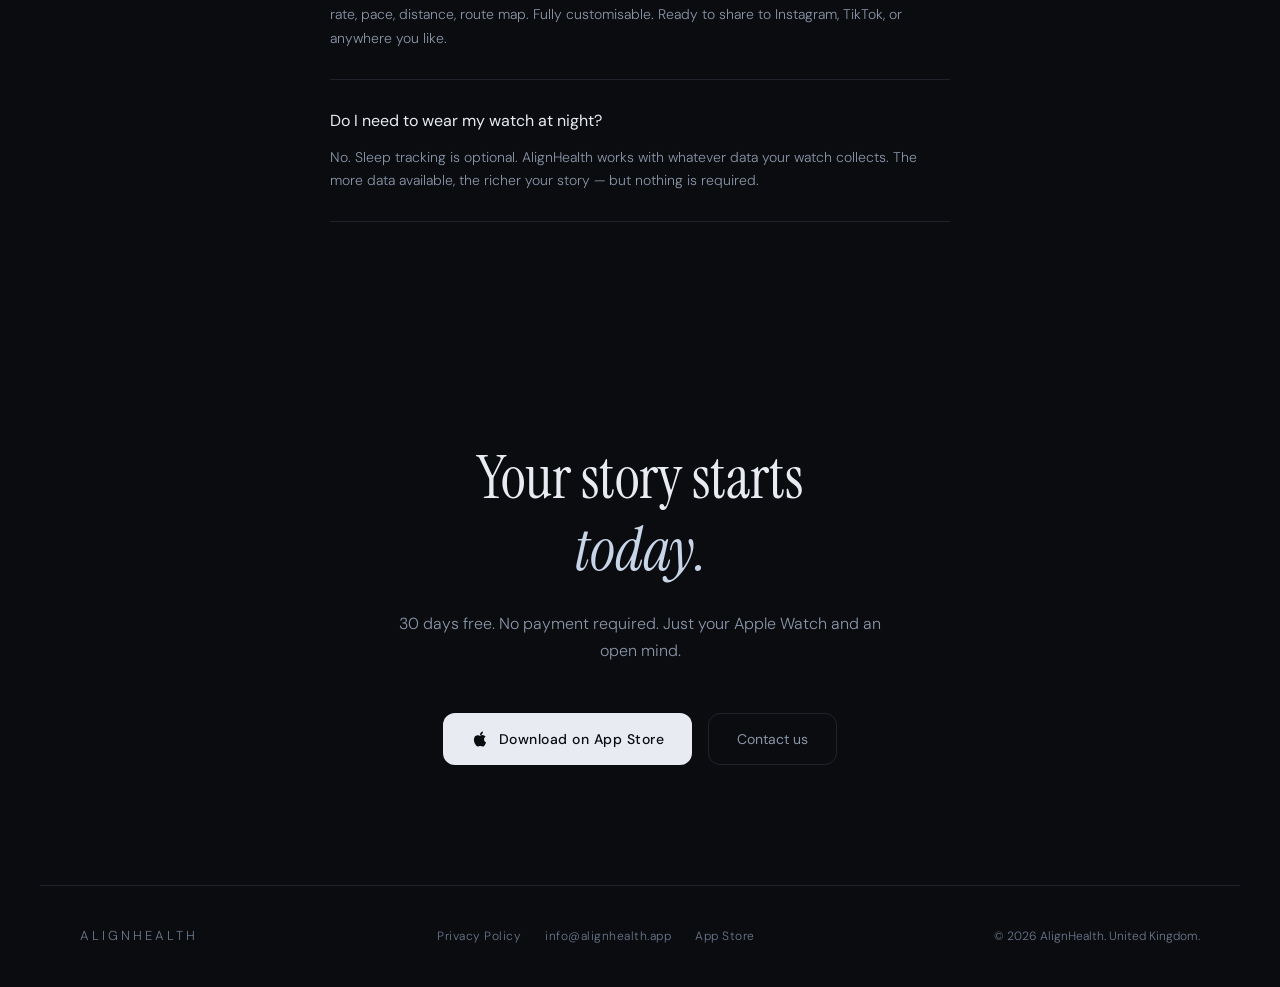
==== commit 77b41f7d: "Rename index1.html to index.html" ====
--- a/index.html
+++ b/index.html
@@ -233,6 +233,68 @@
 }
 .feature-body {
   font-size: 14px; color: var(--s); line-height: 1.7;
+}
+
+/* ── YOUR INPUT SECTION ── */
+.input-intro {
+  font-size: 17px;
+  color: var(--s);
+  line-height: 1.8;
+  max-width: 600px;
+  margin: 0 auto 64px;
+  text-align: center;
+}
+.input-grid {
+  display: grid;
+  grid-template-columns: repeat(3, 1fr);
+  gap: 24px;
+  margin-bottom: 64px;
+}
+.input-card {
+  padding: 36px 28px;
+  background: var(--surface);
+  border: 1px solid var(--divider);
+  border-radius: 20px;
+  transition: border-color 0.3s;
+}
+.input-card:hover { border-color: rgba(255,255,255,0.1); }
+.input-icon {
+  width: 40px; height: 40px;
+  display: flex; align-items: center; justify-content: center;
+  background: var(--surface2);
+  border: 1px solid var(--divider);
+  border-radius: 10px;
+  margin-bottom: 20px;
+  color: var(--accent);
+}
+.input-title {
+  font-size: 16px; font-weight: 400;
+  color: var(--p); margin-bottom: 10px;
+}
+.input-body {
+  font-size: 14px; color: var(--s); line-height: 1.7;
+}
+.input-quote {
+  text-align: center;
+  padding: 48px 0 0;
+  border-top: 1px solid var(--divider);
+}
+.input-quote p {
+  font-family: 'Instrument Serif', Georgia, serif;
+  font-size: clamp(22px, 3vw, 34px);
+  font-weight: 400;
+  color: var(--s);
+  line-height: 1.4;
+}
+.input-quote p em {
+  font-style: italic;
+  color: var(--accent);
+}
+
+@media (max-width: 768px) {
+  .input-grid { grid-template-columns: 1fr; gap: 12px; }
+  .input-intro { margin-bottom: 40px; }
+  .input-quote { padding-top: 36px; }
 }
 
 /* ── SCREENS ── */
@@ -480,6 +542,7 @@
   <a href="/" class="nav-logo">ALIGN<span>HEALTH</span></a>
   <div class="nav-links">
     <a href="#how">How it works</a>
+    <a href="#your-input">Your input</a>
     <a href="#privacy">Privacy</a>
     <a href="#pricing">Pricing</a>
     <a href="privacy.html">Privacy Policy</a>
@@ -549,6 +612,43 @@
   </div>
 </section>
 
+<!-- YOUR INPUT MATTERS -->
+<section class="section" id="your-input">
+  <p class="section-label">What shapes your story</p>
+  <h2 class="section-title">How you <em>describe yourself</em><br>matters more than the data</h2>
+  <div class="input-feature">
+    <p class="input-intro">
+      Your Apple Watch sees a lot. But it can't see everything. It doesn't know you trained hard yesterday, had a bad night, or drank more than usual. You do.
+    </p>
+    <div class="input-grid">
+      <div class="input-card">
+        <div class="input-icon">
+          <svg width="20" height="20" viewBox="0 0 24 24" fill="none" stroke="currentColor" stroke-width="1.5"><path d="M12 20h9"/><path d="M16.5 3.5a2.121 2.121 0 0 1 3 3L7 19l-4 1 1-4L16.5 3.5z"/></svg>
+        </div>
+        <h3 class="input-title">Your daily note</h3>
+        <p class="input-body">Each day you can describe how you felt — energy, sleep quality, soreness, calm, motivation. A few taps. Thirty seconds.</p>
+      </div>
+      <div class="input-card">
+        <div class="input-icon">
+          <svg width="20" height="20" viewBox="0 0 24 24" fill="none" stroke="currentColor" stroke-width="1.5"><circle cx="12" cy="12" r="10"/><path d="M12 8v4l3 3"/></svg>
+        </div>
+        <h3 class="input-title">It steers the picture</h3>
+        <p class="input-body">Your note doesn't just record how you felt. It actively adjusts what AlignHealth understands about your body that day — and every day after.</p>
+      </div>
+      <div class="input-card">
+        <div class="input-icon">
+          <svg width="20" height="20" viewBox="0 0 24 24" fill="none" stroke="currentColor" stroke-width="1.5"><path d="M3 3l7.07 16.97 2.51-7.39 7.39-2.51L3 3z"/><path d="M13 13l6 6"/></svg>
+        </div>
+        <h3 class="input-title">The more honest, the sharper</h3>
+        <p class="input-body">AlignHealth learns from the gap between what your watch measures and what you report. Over time, it gets closer to the truth of how your body actually works.</p>
+      </div>
+    </div>
+    <div class="input-quote">
+      <p>"your watch measures what happened.<br>you tell it what it <em>meant.</em>"</p>
+    </div>
+  </div>
+</section>
+
 <!-- SCREENSHOTS -->
 <section class="screens-section">
   <div class="screens-inner">
@@ -646,6 +746,10 @@
   <h2 class="section-title" style="text-align:center; margin-bottom:48px">A few things<br>people <em>ask</em></h2>
 
   <div class="faq-item">
+    <p class="faq-q">Do I need to log anything manually?</p>
+    <p class="faq-a">No — AlignHealth works from your Apple Watch data alone. But if you take 30 seconds to describe how you felt each day, the app becomes significantly more accurate. Your note tells AlignHealth what your watch couldn't see: whether yesterday's fatigue was from stress, training, or a late night. That context matters.</p>
+  </div>
+  <div class="faq-item">
     <p class="faq-q">Which Apple Watch do I need?</p>
     <p class="faq-a">Series 4 or later. AlignHealth uses HRV, heart rate, steps, and activity data — all available from Series 4 onwards. Newer watches provide more detailed data and better accuracy.</p>
   </div>
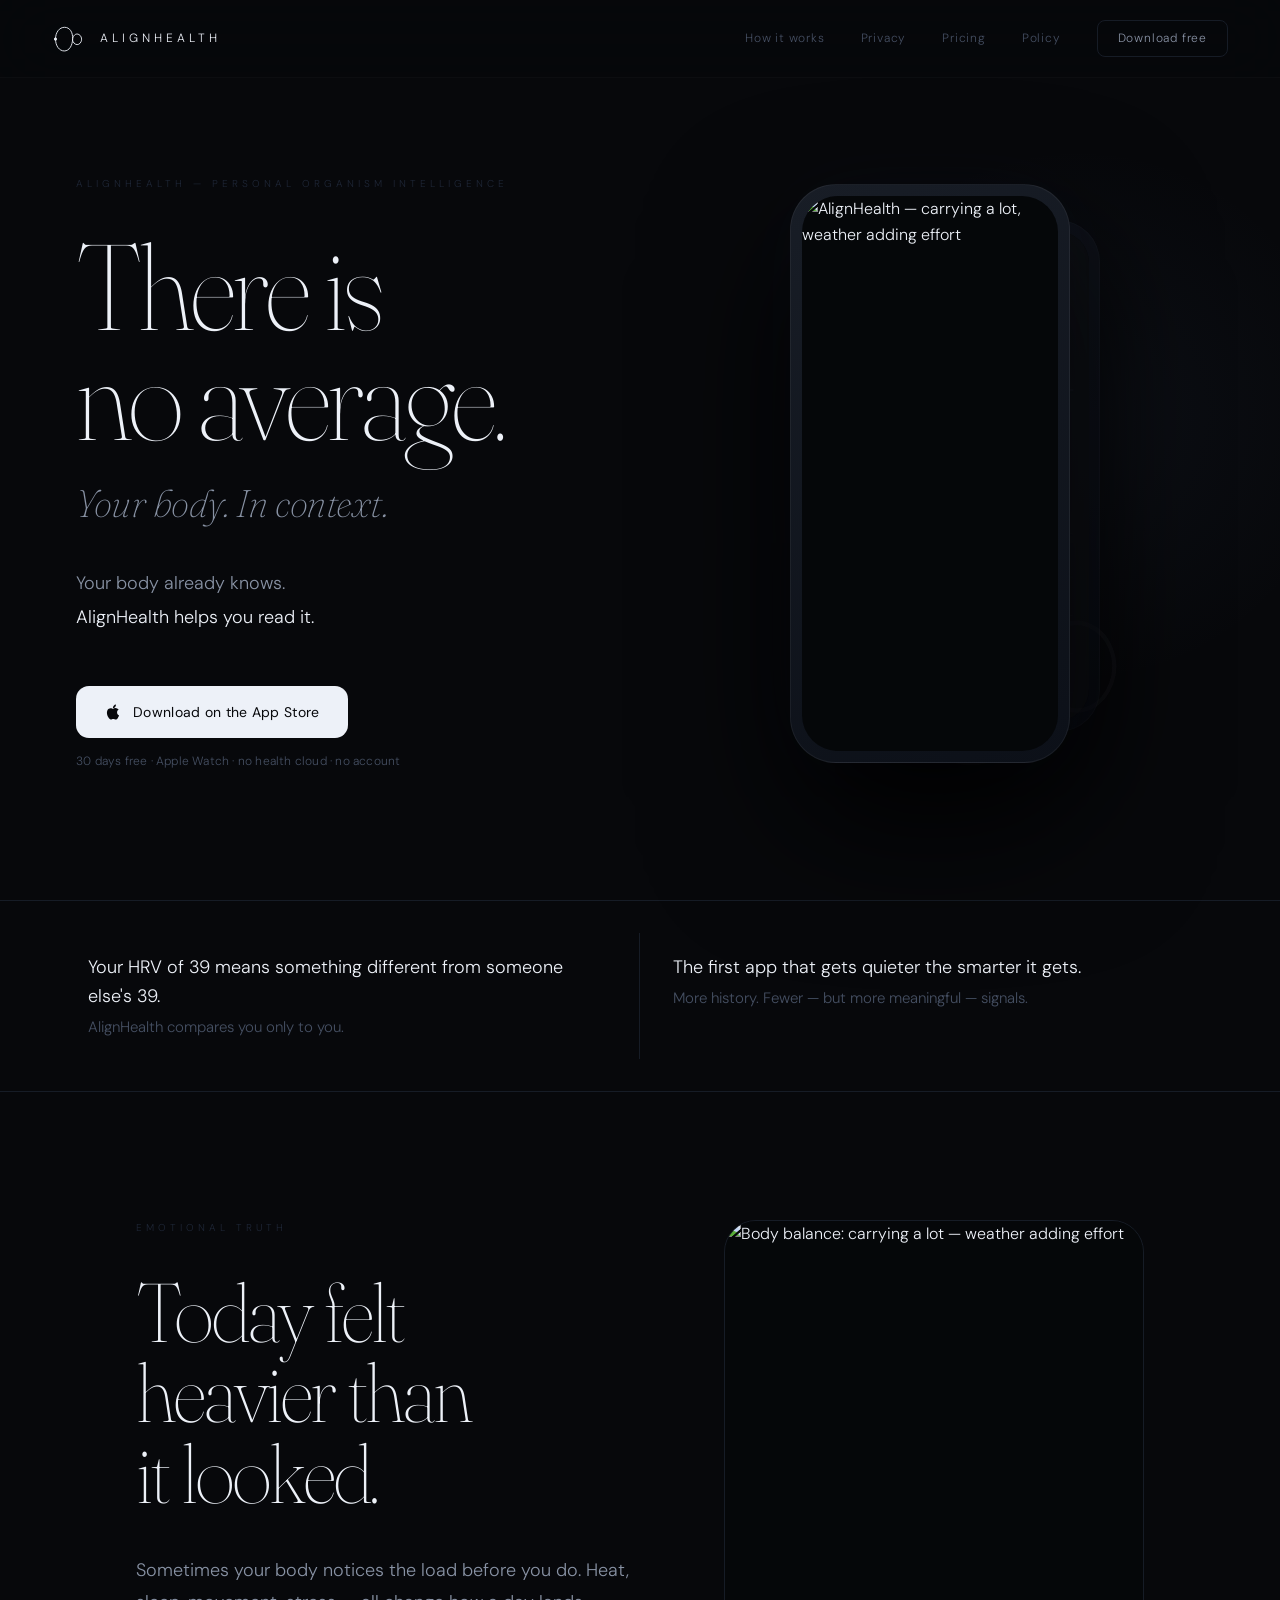
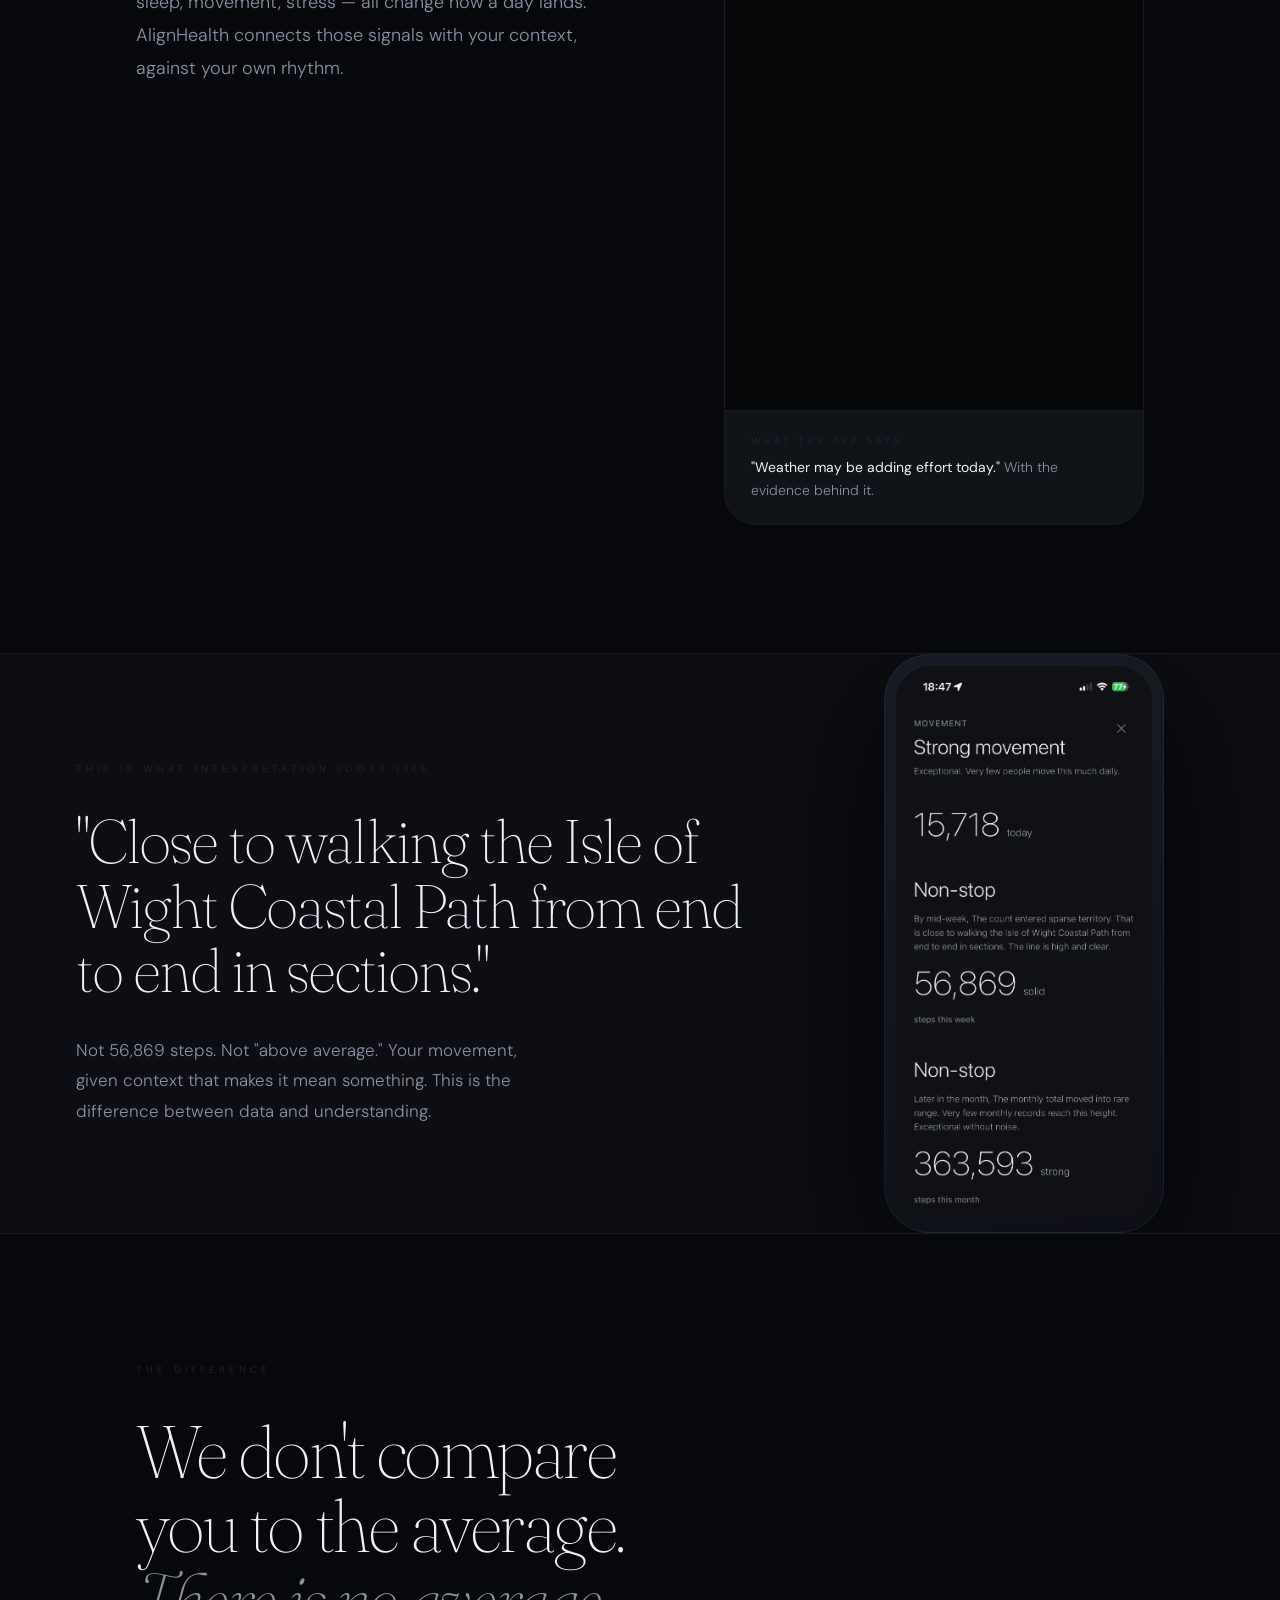
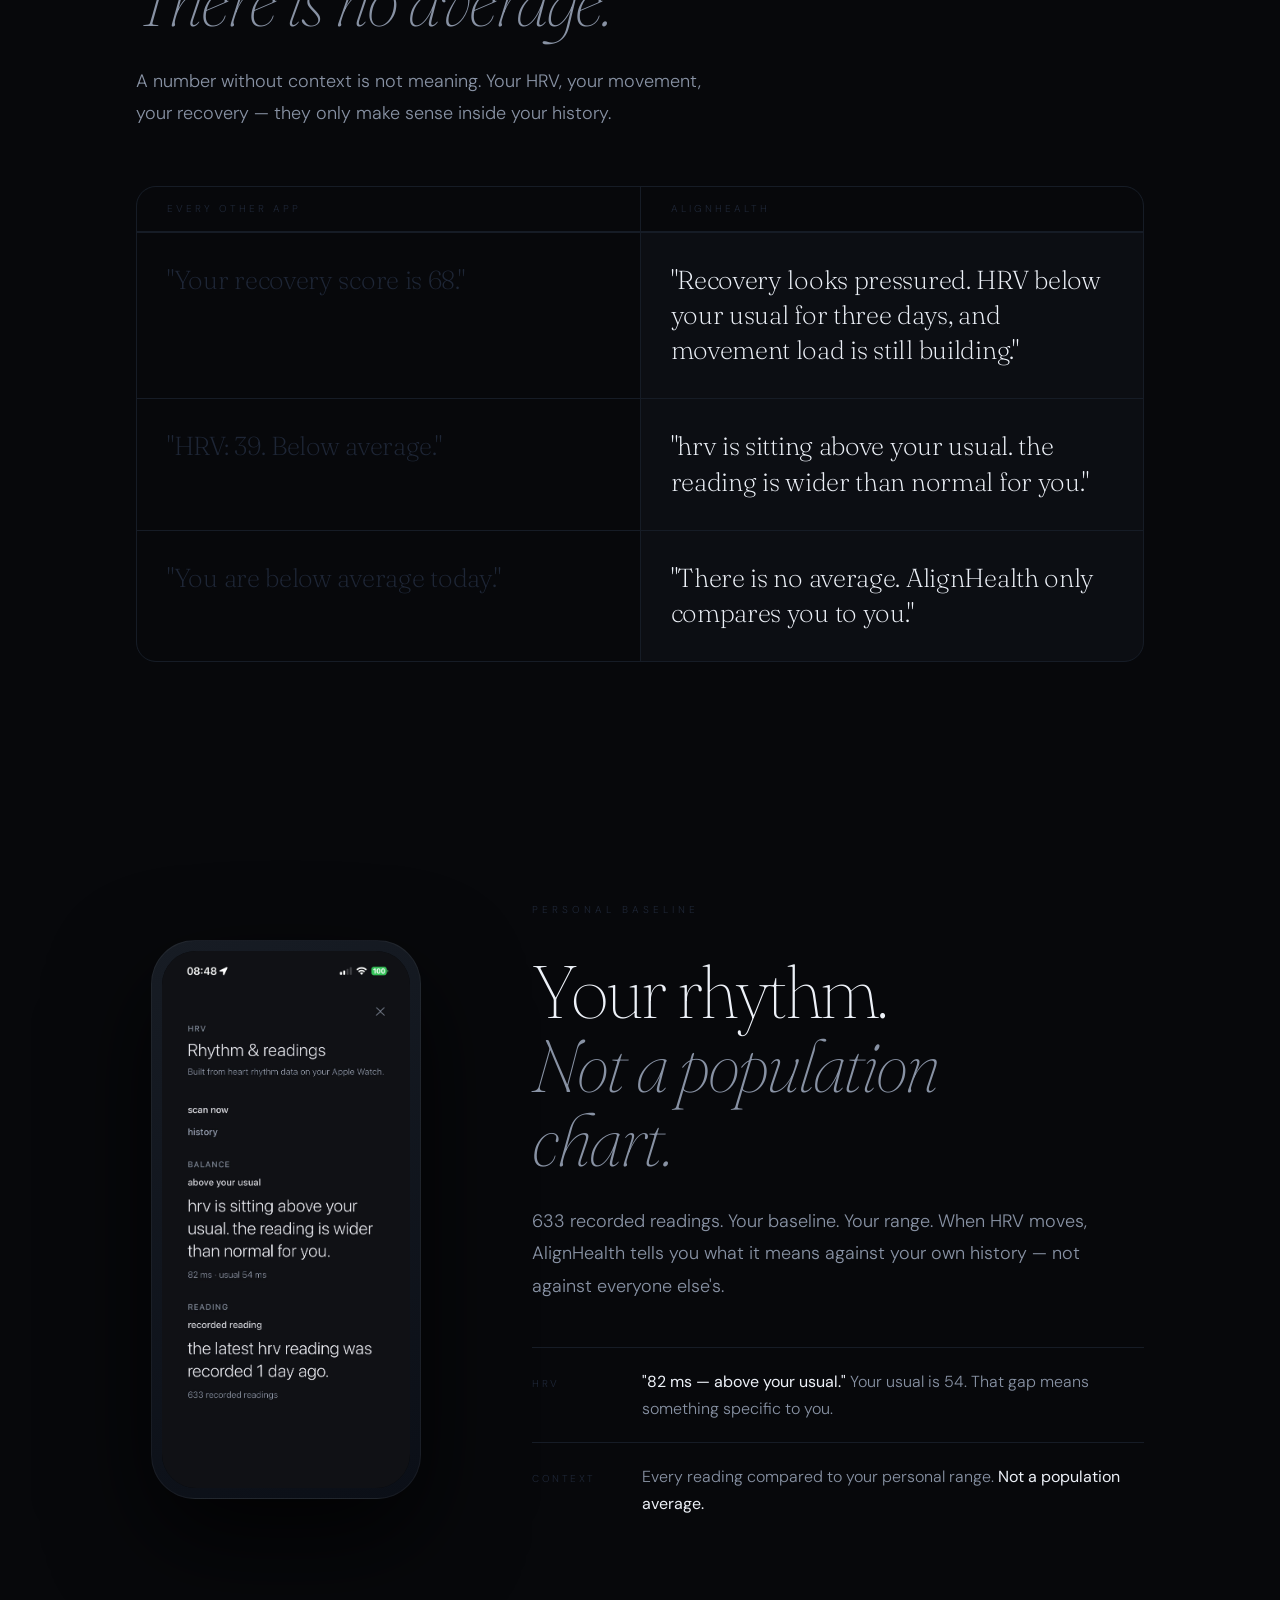
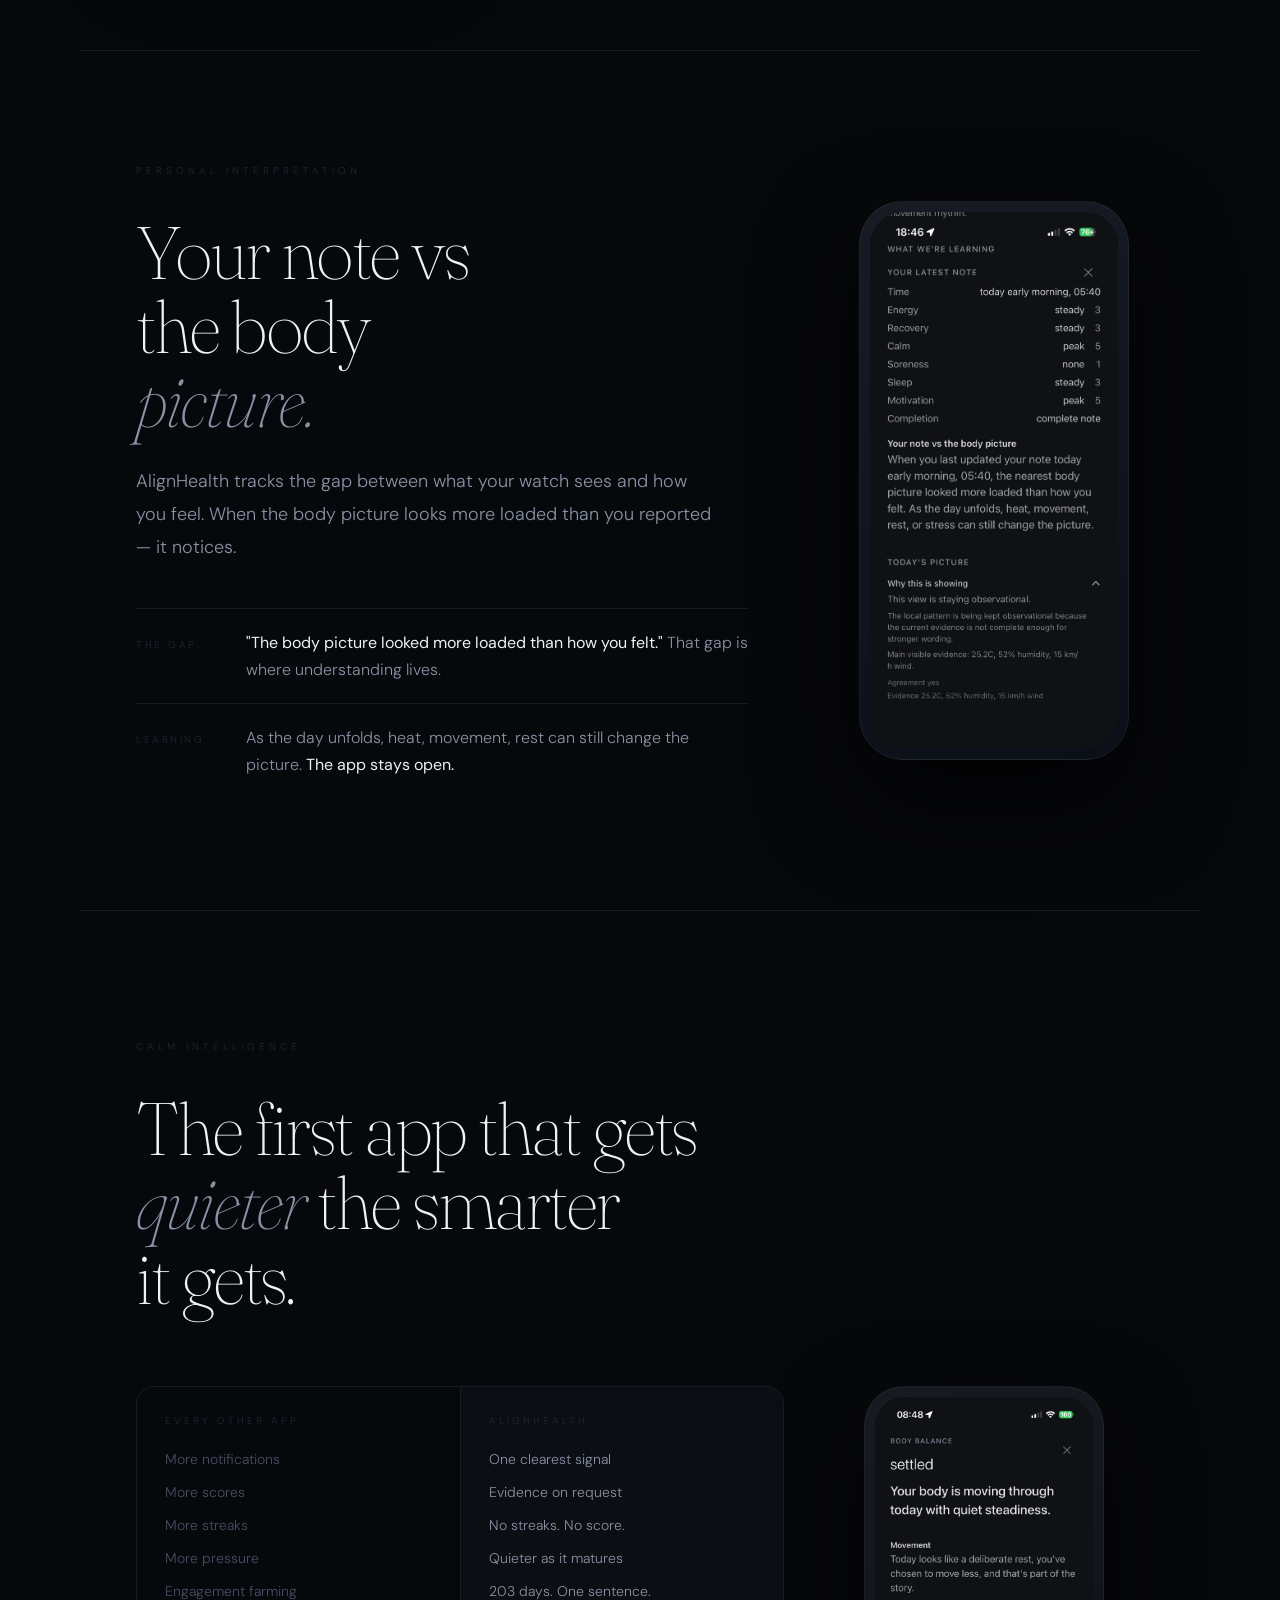
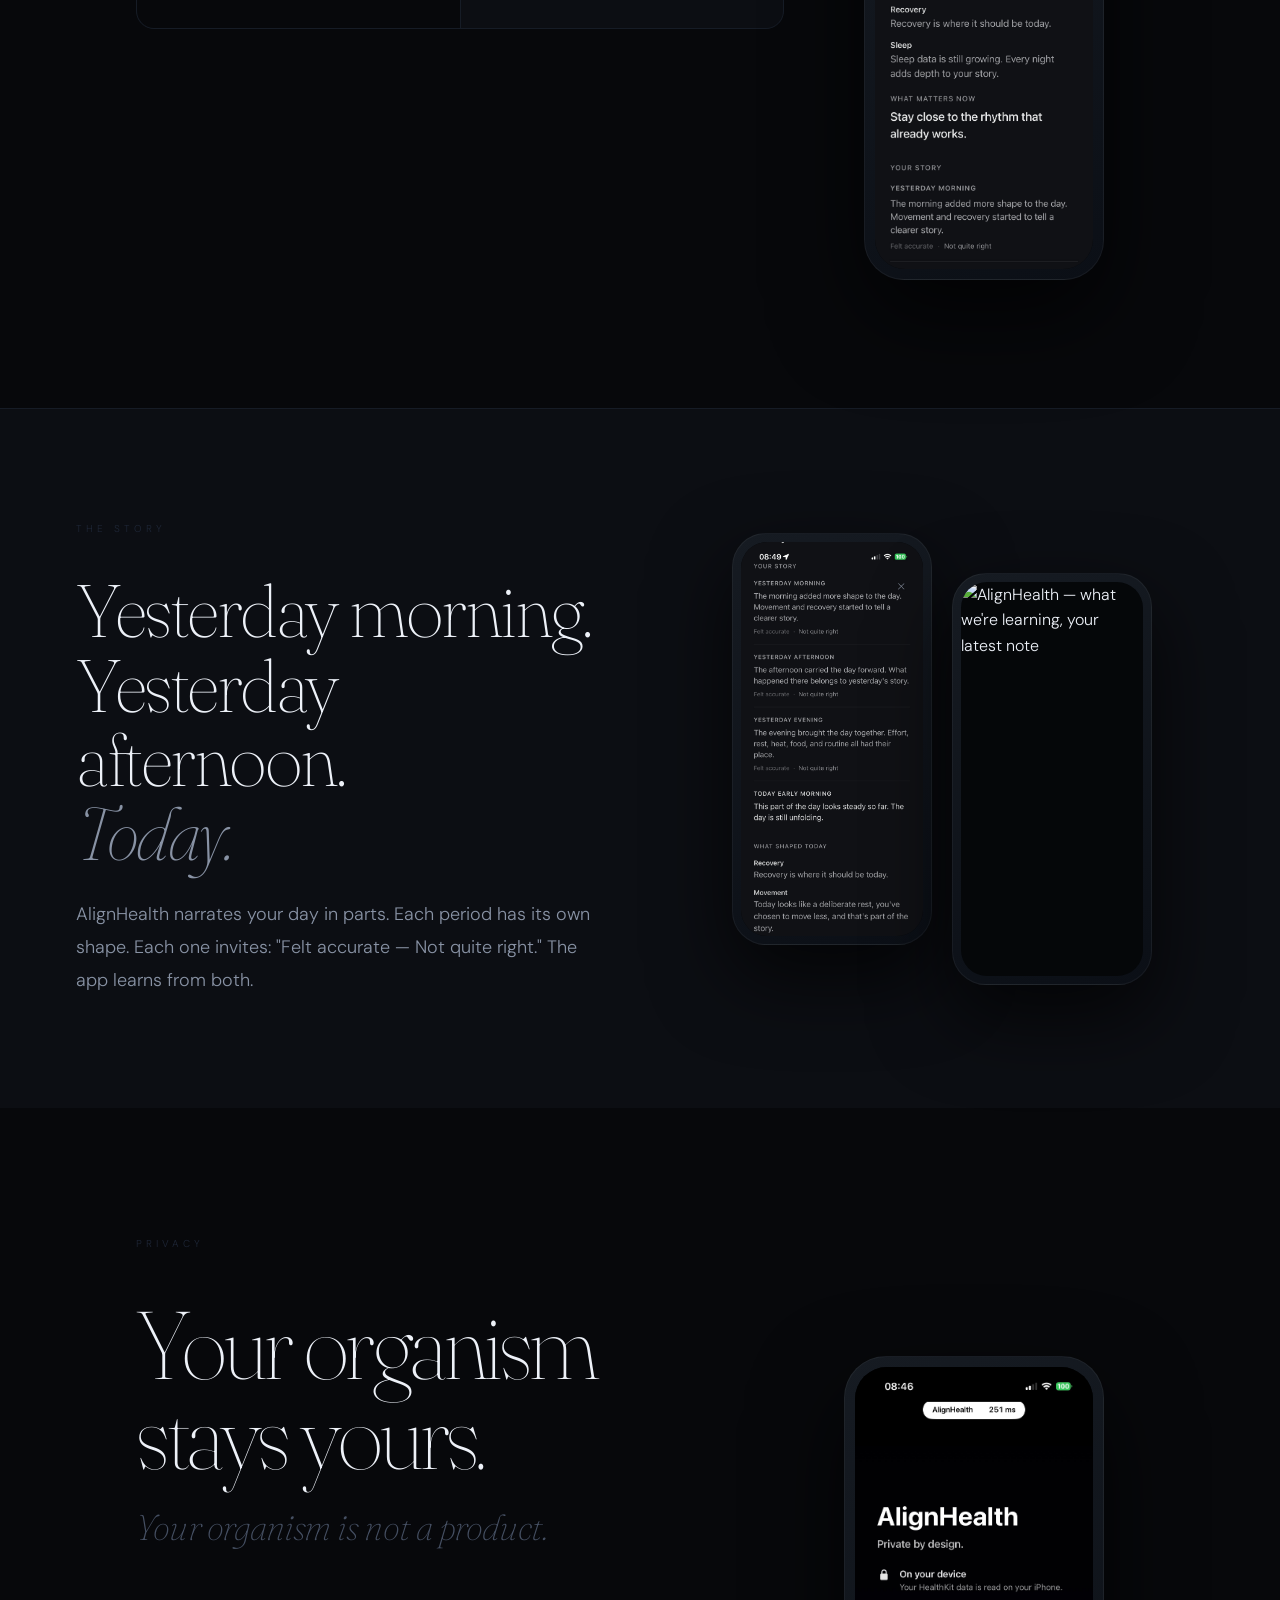
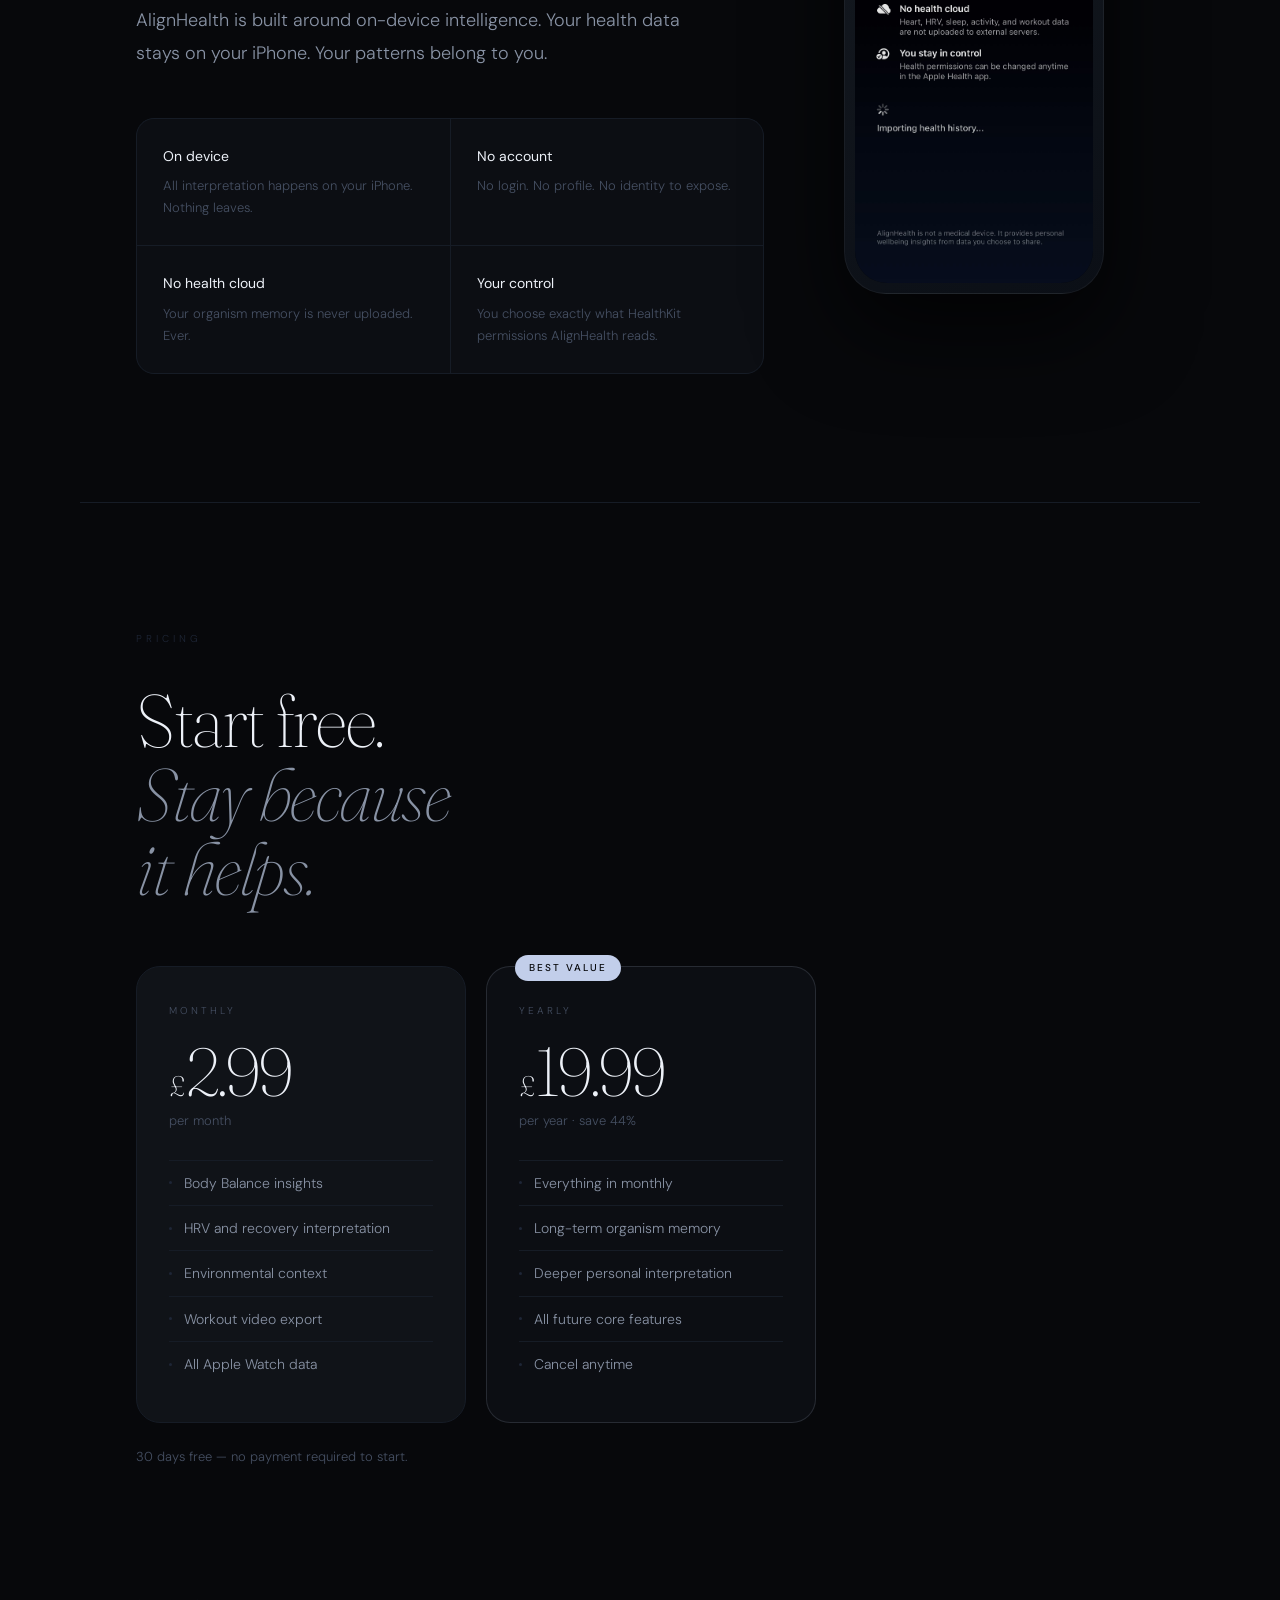
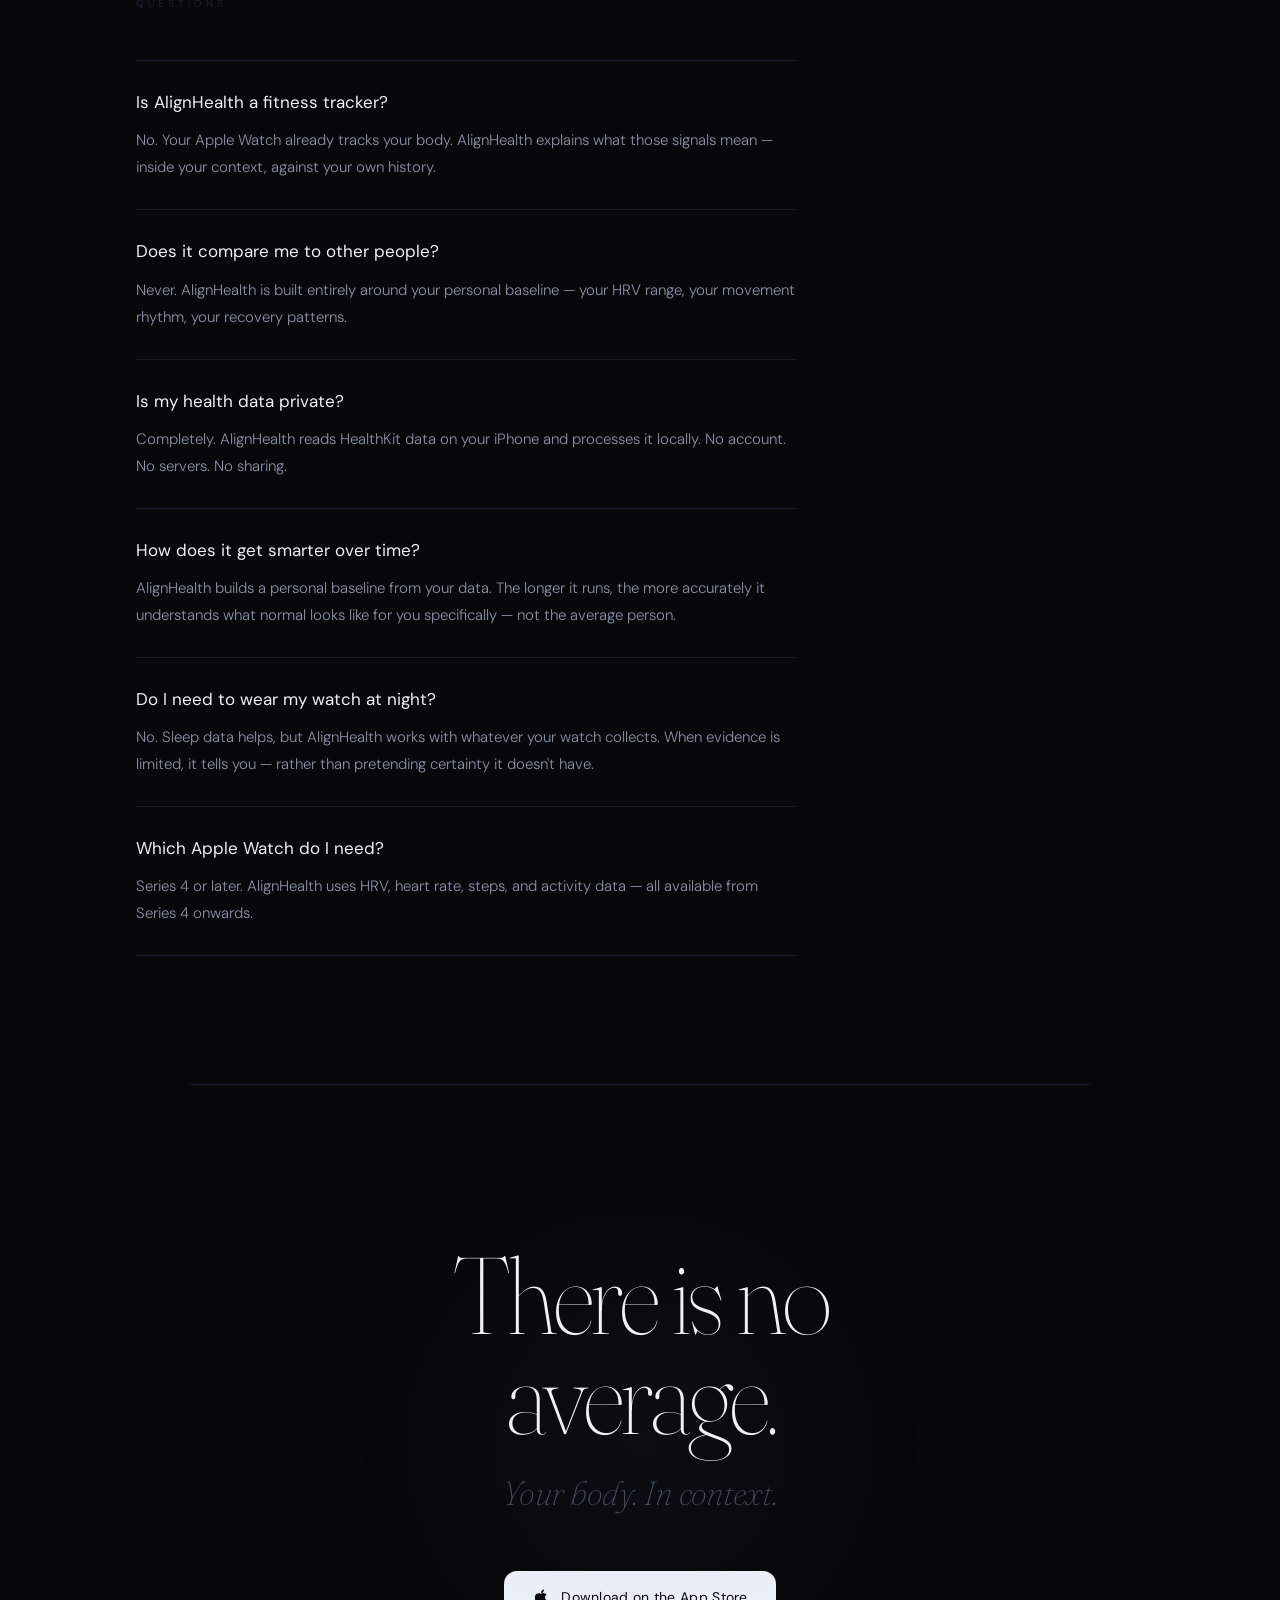
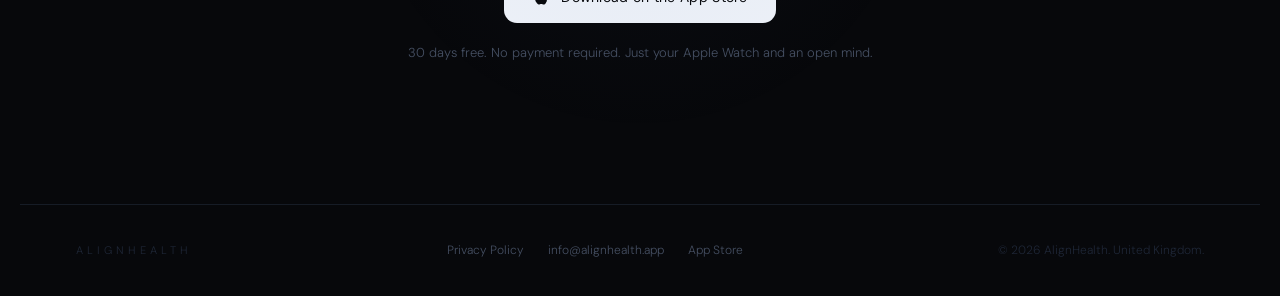
==== commit caa923e6: "Add files via upload" ====
--- a/index.html
+++ b/index.html
@@ -3,535 +3,462 @@
 <head>
 <meta charset="UTF-8">
 <meta name="viewport" content="width=device-width, initial-scale=1.0">
-<title>AlignHealth — Your Story</title>
-<meta name="description" content="AlignHealth listens to your Apple Watch and tells the story of your body. Every day. Privately. On your device.">
-<meta property="og:title" content="AlignHealth — Your Story">
-<meta property="og:description" content="Your body has a story. AlignHealth tells it.">
+<title>AlignHealth — There is no average.</title>
+<meta name="description" content="The first app that explains your body in context. Not tracking. Not scoring. Interpretation. Private, on-device, built around you.">
+<meta property="og:title" content="AlignHealth — There is no average.">
+<meta property="og:description" content="Your body. In context.">
 <meta property="og:url" content="https://alignhealth.app">
 <link rel="canonical" href="https://alignhealth.app">
+<link rel="preconnect" href="https://fonts.googleapis.com">
+<link rel="preconnect" href="https://fonts.gstatic.com" crossorigin>
+<link href="https://fonts.googleapis.com/css2?family=Fraunces:ital,opsz,wght@0,9..144,100;0,9..144,200;1,9..144,100;1,9..144,200&family=DM+Sans:wght@200;300;400&display=swap" rel="stylesheet">
 <style>
-@import url('https://fonts.googleapis.com/css2?family=Instrument+Serif:ital@0;1&family=DM+Sans:wght@300;400;500&display=swap');
-
 *, *::before, *::after { box-sizing: border-box; margin: 0; padding: 0; }
 
 :root {
-  --bg:       #0A0C0F;
-  --surface:  #131519;
-  --surface2: #1A1E24;
-  --divider:  #1F242C;
-  --p:        #E8ECF2;
-  --s:        #8A95A8;
-  --a:        #6B7A90;
-  --accent:   #C8D4E8;
+  --bg:      #07080B;
+  --bg2:     #0C0E13;
+  --surface: #101318;
+  --line:    #161C26;
+  --line2:   rgba(255,255,255,0.045);
+  --text:    #EDF1F8;
+  --muted:   #8892A4;
+  --quiet:   #454F62;
+  --faint:   #1E2636;
+  --accent:  #C2CEEA;
 }
 
 html { scroll-behavior: smooth; }
-
 body {
   background: var(--bg);
-  color: var(--p);
+  color: var(--text);
   font-family: 'DM Sans', system-ui, sans-serif;
   font-weight: 300;
   line-height: 1.6;
   overflow-x: hidden;
-}
+  -webkit-font-smoothing: antialiased;
+}
+img { max-width: 100%; display: block; }
 
 /* ── NAV ── */
 nav {
   position: fixed; top: 0; left: 0; right: 0; z-index: 100;
-  padding: 20px 40px;
+  padding: 20px 52px;
   display: flex; justify-content: space-between; align-items: center;
-  background: rgba(10,12,15,0.85);
-  backdrop-filter: blur(20px);
-  border-bottom: 1px solid rgba(255,255,255,0.04);
-}
-.nav-logo {
-  font-family: 'DM Sans', sans-serif;
-  font-size: 15px;
-  font-weight: 400;
-  letter-spacing: 3px;
-  color: var(--p);
-  text-decoration: none;
-}
-.nav-logo span { color: var(--a); }
-.nav-links { display: flex; gap: 32px; }
-.nav-links a {
-  color: var(--s); font-size: 13px; letter-spacing: 1px;
-  text-decoration: none; transition: color 0.2s;
-}
-.nav-links a:hover { color: var(--p); }
+  background: rgba(7,8,11,0.84);
+  backdrop-filter: blur(32px) saturate(1.5);
+  -webkit-backdrop-filter: blur(32px) saturate(1.5);
+  border-bottom: 1px solid rgba(255,255,255,0.025);
+}
+.logo { display: flex; align-items: center; gap: 14px; text-decoration: none; color: var(--text); }
+.logo-svg { width: 34px; height: 26px; flex-shrink: 0; }
+.logo-text { font-size: 12px; letter-spacing: 4px; text-transform: uppercase; font-weight: 300; }
+.nav-links { display: flex; gap: 36px; align-items: center; }
+.nav-links a { color: var(--quiet); font-size: 12px; letter-spacing: 0.8px; text-decoration: none; transition: color .2s; }
+.nav-links a:hover { color: var(--text); }
+.nav-cta {
+  border: 1px solid var(--line) !important; padding: 8px 20px;
+  border-radius: 8px; color: var(--muted) !important;
+  transition: border-color .2s, color .2s !important;
+}
+.nav-cta:hover { border-color: var(--quiet) !important; color: var(--text) !important; }
 
 /* ── HERO ── */
 .hero {
   min-height: 100vh;
-  display: grid;
-  grid-template-columns: 1fr 1fr;
-  align-items: center;
-  padding: 120px 80px 80px;
-  gap: 80px;
-  max-width: 1200px;
-  margin: 0 auto;
-}
-.hero-text { }
-.hero-eyebrow {
-  font-size: 11px; letter-spacing: 4px; color: var(--a);
-  text-transform: uppercase; margin-bottom: 28px;
-}
-.hero-title {
-  font-family: 'Instrument Serif', Georgia, serif;
-  font-size: clamp(48px, 6vw, 80px);
-  font-weight: 400;
-  line-height: 1.1;
-  margin-bottom: 28px;
-  color: var(--p);
-}
-.hero-title em {
-  font-style: italic;
-  color: var(--accent);
+  display: grid; grid-template-columns: 1fr 1fr;
+  align-items: center; gap: 72px;
+  max-width: 1240px; margin: 0 auto;
+  padding: 148px 56px 100px;
+  position: relative;
+}
+.hero::before {
+  content: "";
+  position: absolute; top: 15%; right: -8%;
+  width: 560px; height: 560px; border-radius: 50%;
+  background: radial-gradient(circle, rgba(90,120,170,0.065) 0%, transparent 68%);
+  pointer-events: none;
+}
+.hero-eyebrow { font-size: 10px; letter-spacing: 4px; text-transform: uppercase; color: var(--faint); margin-bottom: 40px; }
+.hero-h1 {
+  font-family: 'Fraunces', Georgia, serif;
+  font-size: clamp(76px, 9.5vw, 136px);
+  font-weight: 100; line-height: 0.90; letter-spacing: -4px;
+  color: var(--text); margin-bottom: 28px;
+}
+.hero-sub {
+  font-family: 'Fraunces', Georgia, serif;
+  font-size: clamp(26px, 3vw, 40px);
+  font-weight: 100; font-style: italic;
+  color: var(--muted); letter-spacing: -0.5px;
+  line-height: 1.25; margin-bottom: 40px;
 }
 .hero-body {
-  font-size: 17px;
-  color: var(--s);
-  line-height: 1.7;
-  margin-bottom: 48px;
-  max-width: 440px;
-}
-.hero-cta {
-  display: flex; flex-direction: column; gap: 16px;
-  align-items: flex-start;
-}
+  font-size: 18px; color: var(--muted); line-height: 1.85;
+  max-width: 460px; margin-bottom: 52px; font-weight: 300;
+}
+.hero-body em { font-style: normal; color: var(--text); }
+.hero-actions { display: flex; flex-direction: column; gap: 14px; align-items: flex-start; }
 .btn-primary {
-  display: inline-flex; align-items: center; gap: 10px;
-  background: var(--p); color: var(--bg);
-  padding: 14px 28px; border-radius: 12px;
-  font-family: 'DM Sans', sans-serif;
-  font-size: 14px; font-weight: 500; letter-spacing: 0.5px;
-  text-decoration: none;
-  transition: opacity 0.2s, transform 0.2s;
+  display: inline-flex; align-items: center; gap: 11px;
+  background: var(--text); color: var(--bg);
+  padding: 15px 28px; border-radius: 13px;
+  font-size: 14px; font-weight: 400; text-decoration: none;
+  letter-spacing: 0.3px; transition: opacity .2s, transform .2s;
 }
 .btn-primary:hover { opacity: 0.9; transform: translateY(-1px); }
-.btn-primary svg { width: 18px; height: 18px; }
-.hero-price {
-  font-size: 12px; color: var(--a); letter-spacing: 0.5px;
-}
-.hero-price strong { color: var(--s); }
-
-/* Phone mockup */
-.hero-visual {
-  display: flex;
-  justify-content: center;
-  align-items: center;
+.hero-note { font-size: 12px; color: var(--quiet); letter-spacing: 0.2px; }
+
+/* phones */
+.hero-visual { display: flex; justify-content: center; align-items: center; position: relative; }
+.phone-stack { position: relative; width: 300px; height: 580px; }
+.phone-front {
+  position: absolute; left: 0; top: 0; z-index: 2;
+  width: 280px; padding: 11px; border-radius: 46px;
+  background: linear-gradient(155deg, #181D26 0%, #0C1018 100%);
+  border: 1px solid rgba(255,255,255,0.06);
+  box-shadow: 0 60px 140px rgba(0,0,0,0.9), 0 0 80px rgba(90,120,170,0.05);
+}
+.phone-back {
+  position: absolute; right: -10px; top: 36px; z-index: 1;
+  width: 248px; padding: 10px; border-radius: 42px;
+  background: linear-gradient(155deg, #131720 0%, #0A0D14 100%);
+  border: 1px solid rgba(255,255,255,0.03);
+  box-shadow: 0 40px 100px rgba(0,0,0,0.7);
+  opacity: 0.65;
+}
+.phone-screen {
+  border-radius: 36px; overflow: hidden;
+  background: #050709; aspect-ratio: 9/19.5;
+}
+.phone-screen img { width: 100%; height: 100%; object-fit: cover; object-position: top; }
+.phone-back .phone-screen { border-radius: 32px; }
+.loop-watermark {
+  position: absolute; bottom: -40px; right: -60px;
+  width: 280px; height: 280px; opacity: 0.04; z-index: 0; pointer-events: none;
+}
+
+/* ── STRIP ── */
+.strip {
+  border-top: 1px solid var(--line);
+  border-bottom: 1px solid var(--line);
+  padding: 0 56px;
+}
+.strip-inner {
+  max-width: 1240px; margin: 0 auto;
+  padding: 32px 0;
+  display: grid; grid-template-columns: 1fr 1fr; gap: 1px;
+}
+.strip-cell {
+  padding: 20px 32px;
+  font-size: 15px; color: var(--quiet); line-height: 1.6;
+}
+.strip-cell:first-child { border-right: 1px solid var(--line); }
+.strip-cell strong { color: var(--text); font-weight: 300; display: block; font-size: 18px; margin-bottom: 4px; }
+
+/* ── SHARED ── */
+.wrap { max-width: 1120px; margin: 0 auto; padding: 128px 56px; }
+.eyebrow { font-size: 10px; letter-spacing: 4px; text-transform: uppercase; color: var(--faint); display: block; margin-bottom: 36px; }
+.h2 {
+  font-family: 'Fraunces', Georgia, serif;
+  font-size: clamp(46px, 5.8vw, 82px);
+  font-weight: 100; line-height: 1.0; letter-spacing: -2.5px;
+  color: var(--text); margin-bottom: 28px;
+}
+.h2 em { font-style: italic; color: var(--muted); }
+.body-text { font-size: 18px; color: var(--muted); line-height: 1.82; max-width: 580px; font-weight: 300; }
+
+/* ── EMOTIONAL / HERO SECTION ── */
+.emotional-grid {
+  display: grid; grid-template-columns: 1fr 420px; gap: 88px; align-items: start;
+}
+.emotional-quote {
+  font-family: 'Fraunces', Georgia, serif;
+  font-size: clamp(52px, 6.5vw, 96px);
+  font-weight: 100; line-height: 0.97; letter-spacing: -3px;
+  color: var(--text); margin-bottom: 40px;
+}
+.panel {
+  background: var(--surface); border: 1px solid var(--line);
+  border-radius: 32px; overflow: hidden;
+}
+.panel-screen { width: 100%; background: #050709; overflow: hidden; }
+.panel-screen img { width: 100%; display: block; object-fit: cover; object-position: top; aspect-ratio: 9/17; }
+.panel-footer { padding: 22px 26px; border-top: 1px solid var(--line); }
+.panel-label { font-size: 10px; letter-spacing: 3px; text-transform: uppercase; color: var(--faint); margin-bottom: 7px; }
+.panel-caption { font-size: 14px; color: var(--muted); line-height: 1.65; }
+.panel-caption strong { color: var(--text); font-weight: 400; }
+
+/* ── VISUAL MOMENT ── */
+.visual-moment {
+  position: relative; overflow: hidden;
+  border-top: 1px solid var(--line); border-bottom: 1px solid var(--line);
+  background: var(--bg2);
+}
+.visual-moment-inner {
+  max-width: 1240px; margin: 0 auto; padding: 0 56px;
+  display: grid; grid-template-columns: 1fr 360px; gap: 80px; align-items: center;
+  min-height: 560px;
+}
+.vm-text {}
+.vm-label { font-size: 10px; letter-spacing: 4px; text-transform: uppercase; color: var(--faint); margin-bottom: 32px; display: block; }
+.vm-quote {
+  font-family: 'Fraunces', Georgia, serif;
+  font-size: clamp(40px, 4.8vw, 68px);
+  font-weight: 100; line-height: 1.05; letter-spacing: -2px;
+  color: var(--text); margin-bottom: 32px;
+}
+.vm-sub { font-size: 17px; color: var(--muted); line-height: 1.8; max-width: 480px; }
+.vm-phone {
+  position: relative; justify-self: center;
+  width: 280px; padding: 11px; border-radius: 46px;
+  background: linear-gradient(155deg, #171C24 0%, #0C1016 100%);
+  border: 1px solid rgba(255,255,255,0.05);
+  box-shadow: 0 48px 120px rgba(0,0,0,0.8);
+}
+.vm-phone .phone-screen { border-radius: 36px; }
+
+/* ── SPLIT TABLE ── */
+.split {
+  display: grid; grid-template-columns: 1fr 1fr;
+  gap: 1px; background: var(--line);
+  border: 1px solid var(--line); border-radius: 20px; overflow: hidden;
+  margin-top: 56px;
+}
+.split-hd {
+  background: var(--bg); padding: 14px 30px;
+  font-size: 10px; letter-spacing: 3px; text-transform: uppercase; color: var(--faint);
+  border-bottom: 1px solid var(--line);
+}
+.split-cell { background: var(--bg); padding: 30px; }
+.split-cell.b { background: var(--bg2); }
+.split-txt {
+  font-family: 'Fraunces', Georgia, serif;
+  font-size: clamp(19px, 2.1vw, 26px); font-weight: 200;
+  line-height: 1.35; letter-spacing: -0.3px;
+}
+.split-txt.dim { color: var(--faint); }
+.split-txt.lit { color: var(--text); }
+
+/* ── FEATURE ROWS ── */
+.feature {
+  display: grid; grid-template-columns: 300px 1fr;
+  gap: 96px; align-items: center;
+  max-width: 1120px; margin: 0 auto; padding: 112px 56px;
+}
+.feature.flip { grid-template-columns: 1fr 300px; }
+.feature.flip .feature-phone { order: 2; }
+.feature.flip .feature-text { order: 1; }
+.feature-phone { justify-self: center; }
+.f-phone {
+  width: 270px; padding: 10px; border-radius: 44px;
+  background: linear-gradient(155deg, #171C24 0%, #0B0F17 100%);
+  border: 1px solid rgba(255,255,255,0.05);
+  box-shadow: 0 40px 100px rgba(0,0,0,0.75);
+}
+.f-phone .phone-screen { border-radius: 34px; }
+.evidence { margin-top: 44px; display: flex; flex-direction: column; }
+.ev-row { display: grid; grid-template-columns: 90px 1fr; gap: 20px; padding: 20px 0; border-top: 1px solid var(--line); align-items: baseline; }
+.ev-label { font-size: 10px; letter-spacing: 2.5px; text-transform: uppercase; color: var(--faint); padding-top: 3px; }
+.ev-text { font-size: 16px; color: var(--muted); line-height: 1.7; }
+.ev-text strong { color: var(--text); font-weight: 400; }
+
+/* ── CALM SECTION ── */
+.calm-wrap { max-width: 1120px; margin: 0 auto; padding: 128px 56px; }
+.calm-statement {
+  font-family: 'Fraunces', Georgia, serif;
+  font-size: clamp(46px, 5.8vw, 82px);
+  font-weight: 100; line-height: 1.0; letter-spacing: -2.5px;
+  color: var(--text); max-width: 900px; margin-bottom: 72px;
+}
+.calm-statement em { font-style: italic; color: var(--muted); }
+.calm-layout { display: grid; grid-template-columns: 1fr 280px; gap: 80px; align-items: start; }
+.calm-contrast {
+  display: grid; grid-template-columns: 1fr 1fr;
+  gap: 1px; background: var(--line);
+  border: 1px solid var(--line); border-radius: 18px; overflow: hidden;
+}
+.calm-col { background: var(--bg); padding: 26px 28px; }
+.calm-col.right { background: var(--bg2); }
+.calm-col-label { font-size: 10px; letter-spacing: 3px; text-transform: uppercase; color: var(--faint); margin-bottom: 20px; }
+.calm-items { display: flex; flex-direction: column; gap: 12px; }
+.calm-item { font-size: 14px; color: var(--quiet); line-height: 1.5; }
+.calm-item.lit { color: var(--muted); }
+.calm-phone { position: relative; }
+.c-phone {
+  width: 240px; padding: 10px; border-radius: 40px;
+  background: linear-gradient(155deg, #161B22 0%, #0B0F16 100%);
+  border: 1px solid rgba(255,255,255,0.05);
+  box-shadow: 0 36px 90px rgba(0,0,0,0.7);
+}
+.c-phone .phone-screen { border-radius: 30px; }
+
+/* ── STORY FULL WIDTH ── */
+.story-section {
+  border-top: 1px solid var(--line);
+  background: var(--bg2);
+}
+.story-inner {
+  max-width: 1240px; margin: 0 auto; padding: 112px 56px;
+  display: grid; grid-template-columns: 1fr 1fr; gap: 80px; align-items: center;
+}
+.story-phones {
+  display: flex; gap: 20px; align-items: flex-start; justify-content: center;
+}
+.story-phone {
+  width: 200px; padding: 8px; border-radius: 34px;
+  background: linear-gradient(155deg, #161B22 0%, #0B0F16 100%);
+  border: 1px solid rgba(255,255,255,0.05);
+  box-shadow: 0 32px 80px rgba(0,0,0,0.7);
+}
+.story-phone:last-child { margin-top: 40px; }
+.story-phone .phone-screen { border-radius: 26px; }
+
+/* ── PRIVACY ── */
+.privacy-wrap { max-width: 1120px; margin: 0 auto; padding: 128px 56px; }
+.privacy-layout { display: grid; grid-template-columns: 1fr 300px; gap: 80px; align-items: start; }
+.privacy-big {
+  font-family: 'Fraunces', Georgia, serif;
+  font-size: clamp(60px, 7.5vw, 110px);
+  font-weight: 100; line-height: 0.93; letter-spacing: -3.5px;
+  color: var(--text); margin: 48px 0 20px;
+}
+.privacy-statement {
+  font-family: 'Fraunces', Georgia, serif;
+  font-size: clamp(24px, 2.8vw, 38px);
+  font-weight: 100; font-style: italic;
+  color: var(--quiet); letter-spacing: -0.8px; margin-bottom: 48px;
+}
+.privacy-grid {
+  display: grid; grid-template-columns: 1fr 1fr;
+  gap: 1px; background: var(--line);
+  border: 1px solid var(--line); border-radius: 18px; overflow: hidden;
+}
+.privacy-cell { background: var(--bg2); padding: 26px; }
+.privacy-cell h3 { font-size: 14px; font-weight: 400; color: var(--text); margin-bottom: 8px; }
+.privacy-cell p { font-size: 13px; color: var(--quiet); line-height: 1.7; }
+.p-phone {
+  width: 260px; padding: 10px; border-radius: 42px;
+  background: linear-gradient(155deg, #161B22 0%, #0B0F16 100%);
+  border: 1px solid rgba(255,255,255,0.05);
+  box-shadow: 0 36px 90px rgba(0,0,0,0.7);
+}
+.p-phone .phone-screen { border-radius: 32px; }
+
+/* ── PRICING ── */
+.pricing-wrap { max-width: 1120px; margin: 0 auto; padding: 128px 56px; }
+.pricing-grid { display: grid; grid-template-columns: 1fr 1fr; gap: 20px; margin-top: 60px; max-width: 680px; }
+.price-card { border: 1px solid var(--line); background: var(--surface); border-radius: 24px; padding: 36px 32px; position: relative; }
+.price-card.feat { background: var(--bg2); border-color: rgba(194,206,234,0.15); }
+.price-badge {
+  position: absolute; top: -12px; left: 28px;
+  background: var(--accent); color: var(--bg);
+  border-radius: 999px; font-size: 10px; letter-spacing: 2px;
+  text-transform: uppercase; padding: 5px 14px; font-weight: 500;
+}
+.price-period { font-size: 10px; letter-spacing: 3px; text-transform: uppercase; color: var(--quiet); margin-bottom: 18px; }
+.price-amount { font-family: 'Fraunces', Georgia, serif; font-size: 68px; font-weight: 100; line-height: 1; color: var(--text); margin-bottom: 6px; letter-spacing: -3px; }
+.price-amount span { font-size: 28px; letter-spacing: -1px; }
+.price-sub { font-size: 13px; color: var(--quiet); margin-bottom: 28px; }
+.price-list { list-style: none; display: flex; flex-direction: column; }
+.price-list li { font-size: 14px; color: var(--muted); padding: 11px 0; border-top: 1px solid var(--line); display: flex; align-items: center; gap: 12px; font-weight: 300; }
+.price-list li::before { content: ''; width: 3px; height: 3px; border-radius: 50%; background: var(--faint); flex-shrink: 0; }
+.pricing-note { margin-top: 24px; font-size: 13px; color: var(--quiet); }
+
+/* ── FAQ ── */
+.faq-wrap { max-width: 1120px; margin: 0 auto; padding: 0 56px 128px; }
+.faq-list { max-width: 660px; margin-top: 48px; }
+.faq-item { border-top: 1px solid var(--line); padding: 28px 0; }
+.faq-item:last-child { border-bottom: 1px solid var(--line); }
+.faq-q { font-size: 17px; font-weight: 400; color: var(--text); margin-bottom: 11px; }
+.faq-a { font-size: 15px; color: var(--muted); line-height: 1.8; font-weight: 300; }
+
+/* ── FINAL CTA ── */
+.cta {
+  padding: 160px 56px 140px;
+  text-align: center; max-width: 900px; margin: 0 auto;
+  border-top: 1px solid var(--line);
   position: relative;
 }
-.phone-wrap {
-  position: relative;
-  width: 280px;
-}
-.phone-frame {
-  width: 280px;
-  background: var(--surface);
-  border-radius: 44px;
-  padding: 12px;
-  border: 1px solid var(--divider);
-  box-shadow:
-    0 0 0 1px rgba(255,255,255,0.05),
-    0 40px 120px rgba(0,0,0,0.8),
-    0 0 60px rgba(100,140,200,0.04);
-  overflow: hidden;
-}
-.phone-screen {
-  border-radius: 34px;
-  overflow: hidden;
-  width: 100%;
-  aspect-ratio: 9/19.5;
-  background: #000;
-}
-.phone-screen img {
-  width: 100%; height: 100%;
-  object-fit: cover;
-  display: block;
-}
-/* floating cards */
-.float-card {
-  position: absolute;
-  background: var(--surface2);
-  border: 1px solid var(--divider);
-  border-radius: 14px;
-  padding: 14px 18px;
-  font-size: 12px;
-  backdrop-filter: blur(10px);
-  animation: float 4s ease-in-out infinite;
-  white-space: nowrap;
-}
-.float-card-1 {
-  right: -60px; top: 15%;
-  animation-delay: 0s;
-}
-.float-card-2 {
-  left: -70px; bottom: 25%;
-  animation-delay: 2s;
-}
-.float-card .card-label { color: var(--a); font-size: 10px; letter-spacing: 2px; text-transform: uppercase; margin-bottom: 4px; }
-.float-card .card-value { color: var(--p); font-size: 18px; font-weight: 300; }
-.float-card .card-sub { color: var(--s); font-size: 11px; }
-
-@keyframes float {
-  0%, 100% { transform: translateY(0); }
-  50% { transform: translateY(-8px); }
-}
-
-/* ── DIVIDER LINE ── */
-.section-divider {
-  width: 1px; height: 80px;
-  background: linear-gradient(to bottom, transparent, var(--divider), transparent);
-  margin: 0 auto;
-}
-
-/* ── HOW IT WORKS ── */
-.section {
-  padding: 100px 40px;
-  max-width: 1000px;
-  margin: 0 auto;
-}
-.section-label {
-  font-size: 11px; letter-spacing: 4px; color: var(--a);
-  text-transform: uppercase; margin-bottom: 24px;
-  text-align: center;
-}
-.section-title {
-  font-family: 'Instrument Serif', Georgia, serif;
-  font-size: clamp(32px, 4vw, 52px);
-  font-weight: 400;
-  text-align: center;
-  margin-bottom: 72px;
-  color: var(--p);
-  line-height: 1.2;
-}
-.section-title em { font-style: italic; color: var(--accent); }
-
-.three-col {
-  display: grid;
-  grid-template-columns: repeat(3, 1fr);
-  gap: 40px;
-}
-.feature-card {
-  padding: 40px 32px;
-  background: var(--surface);
-  border: 1px solid var(--divider);
-  border-radius: 20px;
-  transition: border-color 0.3s;
-}
-.feature-card:hover { border-color: rgba(255,255,255,0.1); }
-.feature-num {
-  font-family: 'Instrument Serif', serif;
-  font-size: 48px; color: var(--divider);
-  margin-bottom: 20px; line-height: 1;
-}
-.feature-title {
-  font-size: 18px; font-weight: 400;
-  color: var(--p); margin-bottom: 12px;
-}
-.feature-body {
-  font-size: 14px; color: var(--s); line-height: 1.7;
-}
-
-/* ── YOUR INPUT SECTION ── */
-.input-intro {
-  font-size: 17px;
-  color: var(--s);
-  line-height: 1.8;
-  max-width: 600px;
-  margin: 0 auto 64px;
-  text-align: center;
-}
-.input-grid {
-  display: grid;
-  grid-template-columns: repeat(3, 1fr);
-  gap: 24px;
-  margin-bottom: 64px;
-}
-.input-card {
-  padding: 36px 28px;
-  background: var(--surface);
-  border: 1px solid var(--divider);
-  border-radius: 20px;
-  transition: border-color 0.3s;
-}
-.input-card:hover { border-color: rgba(255,255,255,0.1); }
-.input-icon {
-  width: 40px; height: 40px;
-  display: flex; align-items: center; justify-content: center;
-  background: var(--surface2);
-  border: 1px solid var(--divider);
-  border-radius: 10px;
-  margin-bottom: 20px;
-  color: var(--accent);
-}
-.input-title {
-  font-size: 16px; font-weight: 400;
-  color: var(--p); margin-bottom: 10px;
-}
-.input-body {
-  font-size: 14px; color: var(--s); line-height: 1.7;
-}
-.input-quote {
-  text-align: center;
-  padding: 48px 0 0;
-  border-top: 1px solid var(--divider);
-}
-.input-quote p {
-  font-family: 'Instrument Serif', Georgia, serif;
-  font-size: clamp(22px, 3vw, 34px);
-  font-weight: 400;
-  color: var(--s);
-  line-height: 1.4;
-}
-.input-quote p em {
-  font-style: italic;
-  color: var(--accent);
-}
-
-@media (max-width: 768px) {
-  .input-grid { grid-template-columns: 1fr; gap: 12px; }
-  .input-intro { margin-bottom: 40px; }
-  .input-quote { padding-top: 36px; }
-}
-
-/* ── SCREENS ── */
-.screens-section {
-  padding: 80px 0;
-  overflow: hidden;
-}
-.screens-inner {
-  max-width: 1000px;
-  margin: 0 auto;
-  padding: 0 40px;
-}
-.screens-scroll {
-  display: flex;
-  gap: 20px;
-  padding: 40px 40px;
-  overflow-x: auto;
-  scrollbar-width: none;
-  -ms-overflow-style: none;
-  justify-content: center;
-  flex-wrap: wrap;
-}
-.screens-scroll::-webkit-scrollbar { display: none; }
-.screen-item {
-  flex-shrink: 0;
-  width: 200px;
-}
-.screen-item img {
-  width: 100%;
-  border-radius: 28px;
-  border: 1px solid var(--divider);
-  box-shadow: 0 20px 60px rgba(0,0,0,0.6);
-  display: block;
-  transition: transform 0.3s;
-}
-.screen-item:hover img { transform: translateY(-8px); }
-.screen-caption {
-  text-align: center;
-  font-size: 11px;
-  color: var(--a);
-  margin-top: 12px;
-  letter-spacing: 1px;
-}
-
-/* ── PRIVACY ── */
-.privacy-section {
-  padding: 100px 40px;
-  max-width: 800px;
-  margin: 0 auto;
-  text-align: center;
-}
-.privacy-badges {
-  display: flex;
-  justify-content: center;
-  gap: 16px;
-  flex-wrap: wrap;
-  margin-top: 48px;
-}
-.privacy-badge {
-  display: flex; align-items: center; gap: 10px;
-  background: var(--surface);
-  border: 1px solid var(--divider);
-  border-radius: 100px;
-  padding: 10px 20px;
-  font-size: 13px; color: var(--s);
-}
-.privacy-badge svg { color: var(--accent); flex-shrink: 0; }
-
-/* ── PRICING ── */
-.pricing-section {
-  padding: 100px 40px;
-  max-width: 800px;
-  margin: 0 auto;
-}
-.pricing-cards {
-  display: grid;
-  grid-template-columns: 1fr 1fr;
-  gap: 20px;
-  margin-top: 60px;
-}
-.pricing-card {
-  background: var(--surface);
-  border: 1px solid var(--divider);
-  border-radius: 20px;
-  padding: 40px 32px;
-  position: relative;
-}
-.pricing-card.featured {
-  border-color: rgba(200,212,232,0.2);
-  background: var(--surface2);
-}
-.pricing-badge {
-  position: absolute; top: -12px; left: 50%; transform: translateX(-50%);
-  background: var(--accent); color: var(--bg);
-  font-size: 11px; letter-spacing: 2px; font-weight: 500;
-  padding: 4px 16px; border-radius: 100px;
-  white-space: nowrap;
-}
-.pricing-period { font-size: 12px; color: var(--a); letter-spacing: 2px; text-transform: uppercase; margin-bottom: 16px; }
-.pricing-price {
-  font-family: 'Instrument Serif', serif;
-  font-size: 52px; font-weight: 400;
-  color: var(--p); line-height: 1;
-  margin-bottom: 6px;
-}
-.pricing-price span { font-size: 22px; }
-.pricing-sub { font-size: 13px; color: var(--a); margin-bottom: 32px; }
-.pricing-features { list-style: none; }
-.pricing-features li {
-  font-size: 14px; color: var(--s);
-  padding: 8px 0;
-  border-bottom: 1px solid var(--divider);
-  display: flex; align-items: center; gap: 10px;
-}
-.pricing-features li:last-child { border-bottom: none; }
-.pricing-features li::before { content: '—'; color: var(--a); font-size: 12px; }
-.pricing-trial {
-  text-align: center; margin-top: 32px;
-  font-size: 13px; color: var(--a);
-}
-
-/* ── FAQ ── */
-.faq-section {
-  padding: 100px 40px;
-  max-width: 700px;
-  margin: 0 auto;
-}
-.faq-item {
-  border-bottom: 1px solid var(--divider);
-  padding: 28px 0;
-}
-.faq-q {
-  font-size: 16px; font-weight: 400; color: var(--p);
-  margin-bottom: 12px;
-}
-.faq-a {
-  font-size: 14px; color: var(--s); line-height: 1.7;
-}
-
-/* ── CTA FOOTER ── */
-.cta-footer {
-  padding: 120px 40px;
-  text-align: center;
-  max-width: 600px;
-  margin: 0 auto;
-}
-.cta-footer h2 {
-  font-family: 'Instrument Serif', serif;
-  font-size: clamp(36px, 5vw, 60px);
-  font-weight: 400;
-  margin-bottom: 24px;
-  line-height: 1.2;
-}
-.cta-footer h2 em { font-style: italic; color: var(--accent); }
-.cta-footer p {
-  font-size: 16px; color: var(--s);
-  margin-bottom: 48px; line-height: 1.7;
-}
-.cta-buttons {
-  display: flex; gap: 16px; justify-content: center; flex-wrap: wrap;
-}
-.btn-secondary {
-  display: inline-flex; align-items: center; gap: 8px;
-  background: transparent;
-  color: var(--s);
-  padding: 14px 28px; border-radius: 12px;
-  border: 1px solid var(--divider);
-  font-family: 'DM Sans', sans-serif;
-  font-size: 14px; font-weight: 400;
-  text-decoration: none;
-  transition: all 0.2s;
-}
-.btn-secondary:hover { border-color: var(--a); color: var(--p); }
-
-/* ── SITE FOOTER ── */
+.cta::before {
+  content: "";
+  position: absolute; top: 50%; left: 50%;
+  transform: translate(-50%, -50%);
+  width: 600px; height: 600px; border-radius: 50%;
+  background: radial-gradient(circle, rgba(90,120,170,0.055) 0%, transparent 68%);
+  pointer-events: none;
+}
+.cta-h {
+  font-family: 'Fraunces', Georgia, serif;
+  font-size: clamp(64px, 8.5vw, 124px);
+  font-weight: 100; line-height: 0.92; letter-spacing: -4px;
+  color: var(--text); margin-bottom: 20px; position: relative;
+}
+.cta-sub {
+  font-family: 'Fraunces', Georgia, serif;
+  font-size: clamp(22px, 2.6vw, 36px);
+  font-weight: 100; font-style: italic;
+  color: var(--quiet); letter-spacing: -0.5px;
+  margin-bottom: 52px; position: relative;
+}
+.cta-note { margin-top: 20px; font-size: 13px; color: var(--quiet); position: relative; }
+
+/* ── FOOTER ── */
 footer {
-  border-top: 1px solid var(--divider);
-  padding: 40px;
-  display: flex;
-  justify-content: space-between;
-  align-items: center;
-  max-width: 1200px;
-  margin: 0 auto;
-  flex-wrap: wrap;
-  gap: 16px;
-}
-.footer-logo {
-  font-size: 13px; letter-spacing: 3px; color: var(--a);
-  text-decoration: none;
-}
-.footer-links {
-  display: flex; gap: 24px;
-}
-.footer-links a {
-  font-size: 12px; color: var(--a);
-  text-decoration: none; transition: color 0.2s;
-  letter-spacing: 0.5px;
-}
-.footer-links a:hover { color: var(--p); }
-.footer-copy {
-  font-size: 12px; color: var(--a);
-}
-
-/* ── ANIMATIONS ── */
-@keyframes fadeUp {
-  from { opacity: 0; transform: translateY(30px); }
-  to   { opacity: 1; transform: translateY(0); }
-}
-.fade-up {
-  opacity: 0;
-  animation: fadeUp 0.8s ease forwards;
-}
-.delay-1 { animation-delay: 0.1s; }
-.delay-2 { animation-delay: 0.2s; }
-.delay-3 { animation-delay: 0.35s; }
-.delay-4 { animation-delay: 0.5s; }
+  border-top: 1px solid var(--line);
+  padding: 36px 56px; max-width: 1240px; margin: 0 auto;
+  display: flex; justify-content: space-between; align-items: center; flex-wrap: wrap; gap: 16px;
+}
+.footer-logo { font-size: 11px; letter-spacing: 4px; text-transform: uppercase; color: var(--faint); text-decoration: none; }
+.footer-links { display: flex; gap: 24px; }
+.footer-links a { font-size: 12px; color: var(--quiet); text-decoration: none; transition: color .2s; }
+.footer-links a:hover { color: var(--text); }
+.footer-copy { font-size: 12px; color: var(--faint); }
+
+/* ── REVEAL ── */
+.sr { opacity: 0; transform: translateY(22px); transition: opacity .95s cubic-bezier(.16,1,.3,1), transform .95s cubic-bezier(.16,1,.3,1); }
+.sr.in { opacity: 1; transform: none; }
+.d1 { transition-delay: .08s; }
+.d2 { transition-delay: .2s; }
+.d3 { transition-delay: .34s; }
+.d4 { transition-delay: .5s; }
+
+.hl { opacity: 0; transform: translateY(18px); animation: hlin 1s cubic-bezier(.16,1,.3,1) forwards; }
+.hl1 { animation-delay: .04s; }
+.hl2 { animation-delay: .16s; }
+.hl3 { animation-delay: .3s; }
+.hl4 { animation-delay: .44s; }
+.hl5 { animation-delay: .58s; }
+@keyframes hlin { to { opacity: 1; transform: none; } }
 
 /* ── RESPONSIVE ── */
-@media (max-width: 768px) {
-  nav { padding: 16px 20px; }
+@media (max-width: 960px) {
+  nav { padding: 16px 24px; }
   .nav-links { display: none; }
-  .hero {
-    grid-template-columns: 1fr;
-    padding: 100px 24px 60px;
-    gap: 60px;
-    text-align: center;
-  }
-  .hero-body { margin: 0 auto 40px; }
-  .hero-cta { align-items: center; }
+  .hero { grid-template-columns: 1fr; padding: 120px 24px 80px; gap: 52px; }
   .hero-visual { order: -1; }
-  .float-card-1, .float-card-2 { display: none; }
-  .three-col { grid-template-columns: 1fr; gap: 16px; }
-  .pricing-cards { grid-template-columns: 1fr; }
-  .section { padding: 60px 24px; }
-  footer { padding: 32px 24px; flex-direction: column; text-align: center; }
-  .phone-wrap { width: 220px; }
-  .phone-frame { width: 220px; }
+  .phone-back { display: none; }
+  .phone-stack { width: 260px; height: auto; }
+  .phone-front { position: relative; width: 260px; }
+  .strip { padding: 0 24px; }
+  .strip-inner { grid-template-columns: 1fr; gap: 0; }
+  .strip-cell:first-child { border-right: none; border-bottom: 1px solid var(--line); }
+  .wrap, .pricing-wrap, .faq-wrap, .calm-wrap, .privacy-wrap { padding-left: 24px; padding-right: 24px; }
+  .emotional-grid { grid-template-columns: 1fr; gap: 48px; }
+  .visual-moment-inner { grid-template-columns: 1fr; padding: 72px 24px; min-height: auto; gap: 48px; }
+  .split { grid-template-columns: 1fr; }
+  .split-hd { display: none; }
+  .feature { grid-template-columns: 1fr; padding: 80px 24px; gap: 48px; }
+  .feature.flip .feature-phone { order: -1; }
+  .feature.flip .feature-text { order: 2; }
+  .calm-layout { grid-template-columns: 1fr; gap: 48px; }
+  .calm-contrast { grid-template-columns: 1fr; }
+  .story-inner { grid-template-columns: 1fr; padding: 80px 24px; gap: 48px; }
+  .privacy-layout { grid-template-columns: 1fr; gap: 48px; }
+  .privacy-grid { grid-template-columns: 1fr; }
+  .pricing-grid { grid-template-columns: 1fr; max-width: 380px; }
+  .cta { padding: 100px 24px; }
+  footer { padding: 28px 24px; flex-direction: column; align-items: flex-start; gap: 20px; }
 }
 </style>
 </head>
@@ -539,261 +466,336 @@
 
 <!-- NAV -->
 <nav>
-  <a href="/" class="nav-logo">ALIGN<span>HEALTH</span></a>
+  <a class="logo" href="/" aria-label="AlignHealth">
+    <svg class="logo-svg" viewBox="0 0 260 200" fill="none" xmlns="http://www.w3.org/2000/svg" aria-hidden="true">
+      <path d="M 26 100 C 26 48 56 10 96 10 C 136 10 160 48 158 98 C 162 74 180 57 200 63 C 222 70 232 96 224 118 C 216 140 196 148 180 140 C 162 130 155 112 158 98 C 157 150 132 192 94 192 C 56 192 26 155 26 100" stroke="currentColor" stroke-width="7" stroke-linecap="round" stroke-linejoin="round"/>
+      <circle cx="26" cy="100" r="12" fill="currentColor"/>
+    </svg>
+    <span class="logo-text">AlignHealth</span>
+  </a>
   <div class="nav-links">
     <a href="#how">How it works</a>
-    <a href="#your-input">Your input</a>
     <a href="#privacy">Privacy</a>
     <a href="#pricing">Pricing</a>
-    <a href="privacy.html">Privacy Policy</a>
+    <a href="privacy.html">Policy</a>
+    <a href="#pricing" class="nav-cta">Download free</a>
   </div>
 </nav>
 
 <!-- HERO -->
 <section class="hero">
-  <div class="hero-text">
-    <p class="hero-eyebrow fade-up delay-1">Apple Watch · HealthKit · On Device</p>
-    <h1 class="hero-title fade-up delay-2">Your body has<br>a <em>story.</em><br>We tell it.</h1>
-    <p class="hero-body fade-up delay-3">
-      AlignHealth listens to your Apple Watch every day and turns your health data into something you can actually understand. Not numbers. Not scores. Your personal story — private, precise, and getting smarter the longer you wear it.
-    </p>
-    <div class="hero-cta fade-up delay-4">
+  <div>
+    <p class="hero-eyebrow hl hl1">AlignHealth — personal organism intelligence</p>
+    <h1 class="hero-h1 hl hl2">There is<br>no average.</h1>
+    <p class="hero-sub hl hl3">Your body. In context.</p>
+    <p class="hero-body hl hl4">Your body already knows.<br><em>AlignHealth helps you read it.</em></p>
+    <div class="hero-actions hl hl5">
       <a href="#pricing" class="btn-primary">
-        <svg viewBox="0 0 24 24" fill="currentColor"><path d="M18.71 19.5c-.83 1.24-1.71 2.45-3.05 2.47-1.34.03-1.77-.79-3.29-.79-1.53 0-2 .77-3.27.82-1.31.05-2.3-1.32-3.14-2.53C4.25 17 2.94 12.45 4.7 9.39c.87-1.52 2.43-2.48 4.12-2.51 1.28-.02 2.5.87 3.29.87.78 0 2.26-1.07 3.8-.91.65.03 2.47.26 3.64 1.98-.09.06-2.17 1.28-2.15 3.81.03 3.02 2.65 4.03 2.68 4.04-.03.07-.42 1.44-1.38 2.83M13 3.5c.73-.83 1.94-1.46 2.94-1.5.13 1.17-.34 2.35-1.04 3.19-.69.85-1.83 1.51-2.95 1.42-.15-1.15.41-2.35 1.05-3.11z"/></svg>
-        Download on App Store
+        <svg width="18" height="18" viewBox="0 0 24 24" fill="currentColor"><path d="M18.71 19.5c-.83 1.24-1.71 2.45-3.05 2.47-1.34.03-1.77-.79-3.29-.79-1.53 0-2 .77-3.27.82-1.31.05-2.3-1.32-3.14-2.53C4.25 17 2.94 12.45 4.7 9.39c.87-1.52 2.43-2.48 4.12-2.51 1.28-.02 2.5.87 3.29.87.78 0 2.26-1.07 3.8-.91.65.03 2.47.26 3.64 1.98-.09.06-2.17 1.28-2.15 3.81.03 3.02 2.65 4.03 2.68 4.04-.03.07-.42 1.44-1.38 2.83M13 3.5c.73-.83 1.94-1.46 2.94-1.5.13 1.17-.34 2.35-1.04 3.19-.69.85-1.83 1.51-2.95 1.42-.15-1.15.41-2.35 1.05-3.11z"/></svg>
+        Download on the App Store
       </a>
-      <p class="hero-price">30 days free · then <strong>£2.99/month</strong> or <strong>£19.99/year</strong></p>
-    </div>
-  </div>
-
-  <div class="hero-visual fade-up delay-3">
-    <div class="phone-wrap">
-      <div class="phone-frame">
+      <p class="hero-note">30 days free · Apple Watch · no health cloud · no account</p>
+    </div>
+  </div>
+
+  <div class="hero-visual hl hl3">
+    <div class="phone-stack">
+      <div class="phone-back">
         <div class="phone-screen">
-          <img src="screen4.png" alt="AlignHealth body balance screen" loading="lazy">
+          <img src="screen2.png" alt="AlignHealth home — body balance steady" loading="eager">
         </div>
       </div>
-      <div class="float-card float-card-1">
-        <div class="card-label">HRV Today</div>
-        <div class="card-value">82 ms</div>
-        <div class="card-sub">above your usual</div>
-      </div>
-      <div class="float-card float-card-2">
-        <div class="card-label">Body Balance</div>
-        <div class="card-value">settled</div>
-        <div class="card-sub">picture forming</div>
-      </div>
+      <div class="phone-front">
+        <div class="phone-screen">
+          <img src="Screenshot 2026-05-28 at 18.11.17.png" alt="AlignHealth — carrying a lot, weather adding effort" loading="eager">
+        </div>
+      </div>
+      <svg class="loop-watermark" viewBox="0 0 260 200" fill="none" xmlns="http://www.w3.org/2000/svg" aria-hidden="true">
+        <path d="M 26 100 C 26 48 56 10 96 10 C 136 10 160 48 158 98 C 162 74 180 57 200 63 C 222 70 232 96 224 118 C 216 140 196 148 180 140 C 162 130 155 112 158 98 C 157 150 132 192 94 192 C 56 192 26 155 26 100" stroke="white" stroke-width="4" stroke-linecap="round"/>
+        <circle cx="26" cy="100" r="8" fill="white"/>
+      </svg>
     </div>
   </div>
 </section>
 
-<div class="section-divider"></div>
-
-<!-- HOW IT WORKS -->
-<section class="section" id="how">
-  <p class="section-label">How it works</p>
-  <h2 class="section-title">Built around <em>you,</em><br>not a population average</h2>
-  <div class="three-col">
-    <div class="feature-card">
-      <div class="feature-num">01</div>
-      <h3 class="feature-title">Listens to your Apple Watch</h3>
-      <p class="feature-body">Every HRV reading, heart rate, step count, and sleep record from HealthKit — read on your iPhone, never uploaded anywhere.</p>
-    </div>
-    <div class="feature-card">
-      <div class="feature-num">02</div>
-      <h3 class="feature-title">Tells your personal story</h3>
-      <p class="feature-body">Not charts. Not trend lines. Sentences that describe what your body is doing and why — in plain language that actually means something.</p>
-    </div>
-    <div class="feature-card">
-      <div class="feature-num">03</div>
-      <h3 class="feature-title">Gets sharper every day</h3>
-      <p class="feature-body">The more you wear your watch, the more AlignHealth understands your rhythm. Predictions improve. Insights deepen. Your story gets clearer.</p>
+<!-- STRIP -->
+<div class="strip">
+  <div class="strip-inner">
+    <div class="strip-cell">
+      <strong>Your HRV of 39 means something different from someone else's 39.</strong>
+      AlignHealth compares you only to you.
+    </div>
+    <div class="strip-cell">
+      <strong>The first app that gets quieter the smarter it gets.</strong>
+      More history. Fewer — but more meaningful — signals.
+    </div>
+  </div>
+</div>
+
+<!-- EMOTIONAL TRUTH -->
+<section class="wrap" id="how">
+  <div class="emotional-grid">
+    <div>
+      <span class="eyebrow sr">Emotional truth</span>
+      <h2 class="emotional-quote sr d1">Today felt<br>heavier than<br>it looked.</h2>
+      <p class="body-text sr d2">Sometimes your body notices the load before you do. Heat, sleep, movement, stress — all change how a day lands. AlignHealth connects those signals with your context, against your own rhythm.</p>
+    </div>
+    <div class="panel sr d2">
+      <div class="panel-screen">
+        <img src="Screenshot 2026-05-28 at 18.11.17.png" alt="Body balance: carrying a lot — weather adding effort" loading="lazy">
+      </div>
+      <div class="panel-footer">
+        <p class="panel-label">What the app says</p>
+        <p class="panel-caption"><strong>"Weather may be adding effort today."</strong> With the evidence behind it.</p>
+      </div>
     </div>
   </div>
 </section>
 
-<!-- YOUR INPUT MATTERS -->
-<section class="section" id="your-input">
-  <p class="section-label">What shapes your story</p>
-  <h2 class="section-title">How you <em>describe yourself</em><br>matters more than the data</h2>
-  <div class="input-feature">
-    <p class="input-intro">
-      Your Apple Watch sees a lot. But it can't see everything. It doesn't know you trained hard yesterday, had a bad night, or drank more than usual. You do.
-    </p>
-    <div class="input-grid">
-      <div class="input-card">
-        <div class="input-icon">
-          <svg width="20" height="20" viewBox="0 0 24 24" fill="none" stroke="currentColor" stroke-width="1.5"><path d="M12 20h9"/><path d="M16.5 3.5a2.121 2.121 0 0 1 3 3L7 19l-4 1 1-4L16.5 3.5z"/></svg>
+<!-- VISUAL MOMENT — the unforgettable screen -->
+<div class="visual-moment">
+  <div class="visual-moment-inner">
+    <div class="vm-text sr">
+      <span class="vm-label">This is what interpretation looks like</span>
+      <h2 class="vm-quote">"Close to walking the Isle of Wight Coastal Path from end to end in sections."</h2>
+      <p class="vm-sub">Not 56,869 steps. Not "above average." Your movement, given context that makes it mean something. This is the difference between data and understanding.</p>
+    </div>
+    <div class="vm-phone sr d2">
+      <div class="phone-screen">
+        <img src="screenshot_18_47.png" alt="AlignHealth movement — non-stop, Isle of Wight coastal path" loading="lazy">
+      </div>
+    </div>
+  </div>
+</div>
+
+<!-- DIFFERENTIATOR -->
+<section class="wrap">
+  <span class="eyebrow sr">The difference</span>
+  <h2 class="h2 sr d1">We don't compare<br>you to the average.<br><em>There is no average.</em></h2>
+  <p class="body-text sr d2">A number without context is not meaning. Your HRV, your movement, your recovery — they only make sense inside your history.</p>
+  <div class="split sr d2">
+    <div class="split-hd">Every other app</div>
+    <div class="split-hd">AlignHealth</div>
+    <div class="split-cell"><p class="split-txt dim">"Your recovery score is 68."</p></div>
+    <div class="split-cell b"><p class="split-txt lit">"Recovery looks pressured. HRV below your usual for three days, and movement load is still building."</p></div>
+    <div class="split-cell"><p class="split-txt dim">"HRV: 39. Below average."</p></div>
+    <div class="split-cell b"><p class="split-txt lit">"hrv is sitting above your usual. the reading is wider than normal for you."</p></div>
+    <div class="split-cell"><p class="split-txt dim">"You are below average today."</p></div>
+    <div class="split-cell b"><p class="split-txt lit">"There is no average. AlignHealth only compares you to you."</p></div>
+  </div>
+</section>
+
+<!-- FEATURE: HRV personal context (screen3) -->
+<div class="feature">
+  <div class="feature-phone sr">
+    <div class="f-phone">
+      <div class="phone-screen">
+        <img src="screen3.png" alt="AlignHealth HRV — above your usual, 82ms vs usual 54ms" loading="lazy">
+      </div>
+    </div>
+  </div>
+  <div class="feature-text sr d2">
+    <span class="eyebrow">Personal baseline</span>
+    <h2 class="h2">Your rhythm.<br><em>Not a population<br>chart.</em></h2>
+    <p class="body-text">633 recorded readings. Your baseline. Your range. When HRV moves, AlignHealth tells you what it means against your own history — not against everyone else's.</p>
+    <div class="evidence">
+      <div class="ev-row">
+        <span class="ev-label">HRV</span>
+        <p class="ev-text"><strong>"82 ms — above your usual."</strong> Your usual is 54. That gap means something specific to you.</p>
+      </div>
+      <div class="ev-row">
+        <span class="ev-label">Context</span>
+        <p class="ev-text">Every reading compared to your personal range. <strong>Not a population average.</strong></p>
+      </div>
+    </div>
+  </div>
+</div>
+
+<!-- FEATURE: Note vs body picture (18.46 screen) -->
+<div class="feature flip" style="border-top: 1px solid var(--line);">
+  <div class="feature-text sr d1">
+    <span class="eyebrow">Personal interpretation</span>
+    <h2 class="h2">Your note vs<br>the body<br><em>picture.</em></h2>
+    <p class="body-text">AlignHealth tracks the gap between what your watch sees and how you feel. When the body picture looks more loaded than you reported — it notices.</p>
+    <div class="evidence">
+      <div class="ev-row">
+        <span class="ev-label">The gap</span>
+        <p class="ev-text"><strong>"The body picture looked more loaded than how you felt."</strong> That gap is where understanding lives.</p>
+      </div>
+      <div class="ev-row">
+        <span class="ev-label">Learning</span>
+        <p class="ev-text">As the day unfolds, heat, movement, rest can still change the picture. <strong>The app stays open.</strong></p>
+      </div>
+    </div>
+  </div>
+  <div class="feature-phone sr d2">
+    <div class="f-phone">
+      <div class="phone-screen">
+        <img src="screenshot_18_46.png" alt="AlignHealth — your note vs the body picture" loading="lazy">
+      </div>
+    </div>
+  </div>
+</div>
+
+<!-- CALM INTELLIGENCE (screen4) -->
+<section class="calm-wrap" style="border-top: 1px solid var(--line);">
+  <span class="eyebrow sr">Calm intelligence</span>
+  <h2 class="calm-statement sr d1">The first app that gets<br><em>quieter</em> the smarter<br>it gets.</h2>
+  <div class="calm-layout">
+    <div class="calm-contrast sr d2">
+      <div class="calm-col">
+        <p class="calm-col-label">Every other app</p>
+        <div class="calm-items">
+          <p class="calm-item">More notifications</p>
+          <p class="calm-item">More scores</p>
+          <p class="calm-item">More streaks</p>
+          <p class="calm-item">More pressure</p>
+          <p class="calm-item">Engagement farming</p>
         </div>
-        <h3 class="input-title">Your daily note</h3>
-        <p class="input-body">Each day you can describe how you felt — energy, sleep quality, soreness, calm, motivation. A few taps. Thirty seconds.</p>
-      </div>
-      <div class="input-card">
-        <div class="input-icon">
-          <svg width="20" height="20" viewBox="0 0 24 24" fill="none" stroke="currentColor" stroke-width="1.5"><circle cx="12" cy="12" r="10"/><path d="M12 8v4l3 3"/></svg>
+      </div>
+      <div class="calm-col right">
+        <p class="calm-col-label">AlignHealth</p>
+        <div class="calm-items">
+          <p class="calm-item lit">One clearest signal</p>
+          <p class="calm-item lit">Evidence on request</p>
+          <p class="calm-item lit">No streaks. No score.</p>
+          <p class="calm-item lit">Quieter as it matures</p>
+          <p class="calm-item lit">203 days. One sentence.</p>
         </div>
-        <h3 class="input-title">It steers the picture</h3>
-        <p class="input-body">Your note doesn't just record how you felt. It actively adjusts what AlignHealth understands about your body that day — and every day after.</p>
-      </div>
-      <div class="input-card">
-        <div class="input-icon">
-          <svg width="20" height="20" viewBox="0 0 24 24" fill="none" stroke="currentColor" stroke-width="1.5"><path d="M3 3l7.07 16.97 2.51-7.39 7.39-2.51L3 3z"/><path d="M13 13l6 6"/></svg>
+      </div>
+    </div>
+    <div class="calm-phone sr d3">
+      <div class="c-phone">
+        <div class="phone-screen">
+          <img src="screen4.png" alt="AlignHealth — settled, your body moving through today with quiet steadiness" loading="lazy">
         </div>
-        <h3 class="input-title">The more honest, the sharper</h3>
-        <p class="input-body">AlignHealth learns from the gap between what your watch measures and what you report. Over time, it gets closer to the truth of how your body actually works.</p>
-      </div>
-    </div>
-    <div class="input-quote">
-      <p>"your watch measures what happened.<br>you tell it what it <em>meant.</em>"</p>
+      </div>
     </div>
   </div>
 </section>
 
-<!-- SCREENSHOTS -->
-<section class="screens-section">
-  <div class="screens-inner">
-    <p class="section-label" style="text-align:center">The app</p>
-    <h2 class="section-title">Every screen tells<br>part of the <em>story</em></h2>
-  </div>
-  <div class="screens-scroll">
-    <div class="screen-item">
-      <img src="screen1.png" alt="AlignHealth onboarding — private by design" loading="lazy">
-      <p class="screen-caption">Private by design</p>
-    </div>
-    <div class="screen-item">
-      <img src="screen2.png" alt="AlignHealth home screen" loading="lazy">
-      <p class="screen-caption">Your daily story</p>
-    </div>
-    <div class="screen-item">
-      <img src="screen4.png" alt="AlignHealth body balance" loading="lazy">
-      <p class="screen-caption">Body balance</p>
-    </div>
-    <div class="screen-item">
-      <img src="screen3.png" alt="AlignHealth HRV rhythm" loading="lazy">
-      <p class="screen-caption">Heart rhythm</p>
-    </div>
-    <div class="screen-item">
-      <img src="screen5.png" alt="AlignHealth story timeline" loading="lazy">
-      <p class="screen-caption">Your story</p>
+<!-- STORY TIMELINE (screen5) -->
+<section class="story-section" id="story">
+  <div class="story-inner">
+    <div class="sr">
+      <span class="eyebrow">The story</span>
+      <h2 class="h2">Yesterday morning.<br>Yesterday afternoon.<br><em>Today.</em></h2>
+      <p class="body-text" style="margin-top: 28px;">AlignHealth narrates your day in parts. Each period has its own shape. Each one invites: "Felt accurate — Not quite right." The app learns from both.</p>
+    </div>
+    <div class="story-phones sr d2">
+      <div class="story-phone">
+        <div class="phone-screen">
+          <img src="screen5.png" alt="AlignHealth story timeline — yesterday morning, afternoon, evening, today" loading="lazy">
+        </div>
+      </div>
+      <div class="story-phone">
+        <div class="phone-screen">
+          <img src="Screenshot 2026-05-28 at 18.14.44.png" alt="AlignHealth — what we're learning, your latest note" loading="lazy">
+        </div>
+      </div>
     </div>
   </div>
 </section>
 
-<!-- PRIVACY -->
-<section class="privacy-section" id="privacy">
-  <p class="section-label">Privacy</p>
-  <h2 class="section-title" style="text-align:center">Your health data<br>stays <em>yours</em></h2>
-  <p style="font-size:16px; color:var(--s); line-height:1.8; max-width:520px; margin:0 auto;">
-    AlignHealth reads your Apple Watch data directly on your iPhone. Nothing is uploaded to external servers. Nothing is sold. Nothing is shared. Your story belongs to you.
-  </p>
-  <div class="privacy-badges">
-    <div class="privacy-badge">
-      <svg width="14" height="14" viewBox="0 0 24 24" fill="none" stroke="currentColor" stroke-width="2"><rect x="3" y="11" width="18" height="11" rx="2"/><path d="M7 11V7a5 5 0 0 1 10 0v4"/></svg>
-      On your device only
-    </div>
-    <div class="privacy-badge">
-      <svg width="14" height="14" viewBox="0 0 24 24" fill="none" stroke="currentColor" stroke-width="2"><path d="M17 21v-2a4 4 0 0 0-4-4H5a4 4 0 0 0-4 4v2"/><circle cx="9" cy="7" r="4"/><line x1="23" y1="11" x2="17" y2="11"/></svg>
-      No account required
-    </div>
-    <div class="privacy-badge">
-      <svg width="14" height="14" viewBox="0 0 24 24" fill="none" stroke="currentColor" stroke-width="2"><path d="M12 22s8-4 8-10V5l-8-3-8 3v7c0 6 8 10 8 10z"/></svg>
-      No health cloud
-    </div>
-    <div class="privacy-badge">
-      <svg width="14" height="14" viewBox="0 0 24 24" fill="none" stroke="currentColor" stroke-width="2"><circle cx="12" cy="12" r="10"/><line x1="12" y1="8" x2="12" y2="12"/><line x1="12" y1="16" x2="12.01" y2="16"/></svg>
-      You control permissions
+<!-- PRIVACY (screen1) -->
+<section class="privacy-wrap" id="privacy">
+  <div class="privacy-layout">
+    <div>
+      <span class="eyebrow sr">Privacy</span>
+      <h2 class="privacy-big sr d1">Your organism<br>stays yours.</h2>
+      <p class="privacy-statement sr d2">Your organism is not a product.</p>
+      <p class="body-text sr d2" style="margin-bottom: 48px;">AlignHealth is built around on-device intelligence. Your health data stays on your iPhone. Your patterns belong to you.</p>
+      <div class="privacy-grid sr d3">
+        <div class="privacy-cell"><h3>On device</h3><p>All interpretation happens on your iPhone. Nothing leaves.</p></div>
+        <div class="privacy-cell"><h3>No account</h3><p>No login. No profile. No identity to expose.</p></div>
+        <div class="privacy-cell"><h3>No health cloud</h3><p>Your organism memory is never uploaded. Ever.</p></div>
+        <div class="privacy-cell"><h3>Your control</h3><p>You choose exactly what HealthKit permissions AlignHealth reads.</p></div>
+      </div>
+    </div>
+    <div class="sr d2" style="padding-top: 120px;">
+      <div class="p-phone">
+        <div class="phone-screen">
+          <img src="screen1.png" alt="AlignHealth — private by design" loading="lazy">
+        </div>
+      </div>
     </div>
   </div>
 </section>
 
 <!-- PRICING -->
-<section class="pricing-section" id="pricing">
-  <p class="section-label" style="text-align:center">Pricing</p>
-  <h2 class="section-title" style="text-align:center">Start free.<br><em>Stay</em> because it works.</h2>
-  <div class="pricing-cards">
-    <div class="pricing-card">
-      <p class="pricing-period">Monthly</p>
-      <div class="pricing-price"><span>£</span>2.99</div>
-      <p class="pricing-sub">per month</p>
-      <ul class="pricing-features">
-        <li>Full body balance insights</li>
-        <li>HRV history and scanning</li>
-        <li>Daily story narrative</li>
-        <li>Workout export with video</li>
+<section class="pricing-wrap" id="pricing" style="border-top: 1px solid var(--line);">
+  <span class="eyebrow sr">Pricing</span>
+  <h2 class="h2 sr d1">Start free.<br><em>Stay because<br>it helps.</em></h2>
+  <div class="pricing-grid sr d2">
+    <div class="price-card">
+      <p class="price-period">Monthly</p>
+      <div class="price-amount"><span>£</span>2.99</div>
+      <p class="price-sub">per month</p>
+      <ul class="price-list">
+        <li>Body Balance insights</li>
+        <li>HRV and recovery interpretation</li>
+        <li>Environmental context</li>
+        <li>Workout video export</li>
         <li>All Apple Watch data</li>
       </ul>
     </div>
-    <div class="pricing-card featured">
-      <div class="pricing-badge">BEST VALUE</div>
-      <p class="pricing-period">Yearly</p>
-      <div class="pricing-price"><span>£</span>19.99</div>
-      <p class="pricing-sub">per year · save 44%</p>
-      <ul class="pricing-features">
+    <div class="price-card feat">
+      <div class="price-badge">Best value</div>
+      <p class="price-period">Yearly</p>
+      <div class="price-amount"><span>£</span>19.99</div>
+      <p class="price-sub">per year · save 44%</p>
+      <ul class="price-list">
         <li>Everything in monthly</li>
-        <li>Priority new features</li>
-        <li>Deeper personal insights</li>
-        <li>Story improves over time</li>
+        <li>Long-term organism memory</li>
+        <li>Deeper personal interpretation</li>
+        <li>All future core features</li>
         <li>Cancel anytime</li>
       </ul>
     </div>
   </div>
-  <p class="pricing-trial">30 days free — no payment required to start</p>
+  <p class="pricing-note sr d3">30 days free — no payment required to start.</p>
 </section>
 
 <!-- FAQ -->
-<section class="faq-section">
-  <p class="section-label" style="text-align:center">Questions</p>
-  <h2 class="section-title" style="text-align:center; margin-bottom:48px">A few things<br>people <em>ask</em></h2>
-
-  <div class="faq-item">
-    <p class="faq-q">Do I need to log anything manually?</p>
-    <p class="faq-a">No — AlignHealth works from your Apple Watch data alone. But if you take 30 seconds to describe how you felt each day, the app becomes significantly more accurate. Your note tells AlignHealth what your watch couldn't see: whether yesterday's fatigue was from stress, training, or a late night. That context matters.</p>
-  </div>
-  <div class="faq-item">
-    <p class="faq-q">Which Apple Watch do I need?</p>
-    <p class="faq-a">Series 4 or later. AlignHealth uses HRV, heart rate, steps, and activity data — all available from Series 4 onwards. Newer watches provide more detailed data and better accuracy.</p>
-  </div>
-  <div class="faq-item">
-    <p class="faq-q">Is my health data private?</p>
-    <p class="faq-a">Completely. AlignHealth reads your Apple Health data on your iPhone and never uploads it anywhere. There are no external servers, no accounts, and no data sharing of any kind. Your story is yours.</p>
-  </div>
-  <div class="faq-item">
-    <p class="faq-q">How does it get smarter over time?</p>
-    <p class="faq-a">AlignHealth learns your personal rhythm — your typical HRV, your recovery patterns, how you respond to activity and rest. The longer you use it, the more accurately it understands what is normal for you specifically, not for the average person.</p>
-  </div>
-  <div class="faq-item">
-    <p class="faq-q">What is the workout video export?</p>
-    <p class="faq-a">After any workout, AlignHealth can create a shareable video with your real data overlaid — heart rate, pace, distance, route map. Fully customisable. Ready to share to Instagram, TikTok, or anywhere you like.</p>
-  </div>
-  <div class="faq-item">
-    <p class="faq-q">Do I need to wear my watch at night?</p>
-    <p class="faq-a">No. Sleep tracking is optional. AlignHealth works with whatever data your watch collects. The more data available, the richer your story — but nothing is required.</p>
+<section class="faq-wrap">
+  <span class="eyebrow sr">Questions</span>
+  <div class="faq-list">
+    <div class="faq-item sr"><p class="faq-q">Is AlignHealth a fitness tracker?</p><p class="faq-a">No. Your Apple Watch already tracks your body. AlignHealth explains what those signals mean — inside your context, against your own history.</p></div>
+    <div class="faq-item sr"><p class="faq-q">Does it compare me to other people?</p><p class="faq-a">Never. AlignHealth is built entirely around your personal baseline — your HRV range, your movement rhythm, your recovery patterns.</p></div>
+    <div class="faq-item sr"><p class="faq-q">Is my health data private?</p><p class="faq-a">Completely. AlignHealth reads HealthKit data on your iPhone and processes it locally. No account. No servers. No sharing.</p></div>
+    <div class="faq-item sr"><p class="faq-q">How does it get smarter over time?</p><p class="faq-a">AlignHealth builds a personal baseline from your data. The longer it runs, the more accurately it understands what normal looks like for you specifically — not the average person.</p></div>
+    <div class="faq-item sr"><p class="faq-q">Do I need to wear my watch at night?</p><p class="faq-a">No. Sleep data helps, but AlignHealth works with whatever your watch collects. When evidence is limited, it tells you — rather than pretending certainty it doesn't have.</p></div>
+    <div class="faq-item sr"><p class="faq-q">Which Apple Watch do I need?</p><p class="faq-a">Series 4 or later. AlignHealth uses HRV, heart rate, steps, and activity data — all available from Series 4 onwards.</p></div>
   </div>
 </section>
 
 <!-- FINAL CTA -->
-<section class="cta-footer">
-  <h2>Your story starts<br><em>today.</em></h2>
-  <p>30 days free. No payment required. Just your Apple Watch and an open mind.</p>
-  <div class="cta-buttons">
-    <a href="#" class="btn-primary">
-      <svg viewBox="0 0 24 24" fill="currentColor" width="18" height="18"><path d="M18.71 19.5c-.83 1.24-1.71 2.45-3.05 2.47-1.34.03-1.77-.79-3.29-.79-1.53 0-2 .77-3.27.82-1.31.05-2.3-1.32-3.14-2.53C4.25 17 2.94 12.45 4.7 9.39c.87-1.52 2.43-2.48 4.12-2.51 1.28-.02 2.5.87 3.29.87.78 0 2.26-1.07 3.8-.91.65.03 2.47.26 3.64 1.98-.09.06-2.17 1.28-2.15 3.81.03 3.02 2.65 4.03 2.68 4.04-.03.07-.42 1.44-1.38 2.83M13 3.5c.73-.83 1.94-1.46 2.94-1.5.13 1.17-.34 2.35-1.04 3.19-.69.85-1.83 1.51-2.95 1.42-.15-1.15.41-2.35 1.05-3.11z"/></svg>
-      Download on App Store
-    </a>
-    <a href="mailto:info@alignhealth.app" class="btn-secondary">Contact us</a>
-  </div>
-</section>
+<div class="cta">
+  <h2 class="cta-h sr">There is no<br>average.</h2>
+  <p class="cta-sub sr d1">Your body. In context.</p>
+  <a href="#pricing" class="btn-primary sr d2" style="margin: 0 auto;">
+    <svg width="18" height="18" viewBox="0 0 24 24" fill="currentColor"><path d="M18.71 19.5c-.83 1.24-1.71 2.45-3.05 2.47-1.34.03-1.77-.79-3.29-.79-1.53 0-2 .77-3.27.82-1.31.05-2.3-1.32-3.14-2.53C4.25 17 2.94 12.45 4.7 9.39c.87-1.52 2.43-2.48 4.12-2.51 1.28-.02 2.5.87 3.29.87.78 0 2.26-1.07 3.8-.91.65.03 2.47.26 3.64 1.98-.09.06-2.17 1.28-2.15 3.81.03 3.02 2.65 4.03 2.68 4.04-.03.07-.42 1.44-1.38 2.83M13 3.5c.73-.83 1.94-1.46 2.94-1.5.13 1.17-.34 2.35-1.04 3.19-.69.85-1.83 1.51-2.95 1.42-.15-1.15.41-2.35 1.05-3.11z"/></svg>
+    Download on the App Store
+  </a>
+  <p class="cta-note sr d3">30 days free. No payment required. Just your Apple Watch and an open mind.</p>
+</div>
 
 <!-- FOOTER -->
 <footer>
-  <a href="/" class="footer-logo">ALIGNHEALTH</a>
+  <a href="/" class="footer-logo">AlignHealth</a>
   <div class="footer-links">
     <a href="privacy.html">Privacy Policy</a>
     <a href="mailto:info@alignhealth.app">info@alignhealth.app</a>
-    <a href="#">App Store</a>
+    <a href="#pricing">App Store</a>
   </div>
   <p class="footer-copy">© 2026 AlignHealth. United Kingdom.</p>
 </footer>
 
+<script>
+const io = new IntersectionObserver(entries => {
+  entries.forEach(e => { if (e.isIntersecting) { e.target.classList.add('in'); io.unobserve(e.target); } });
+}, { threshold: 0.1, rootMargin: '0px 0px -48px 0px' });
+document.querySelectorAll('.sr').forEach(el => io.observe(el));
+</script>
 </body>
 </html>
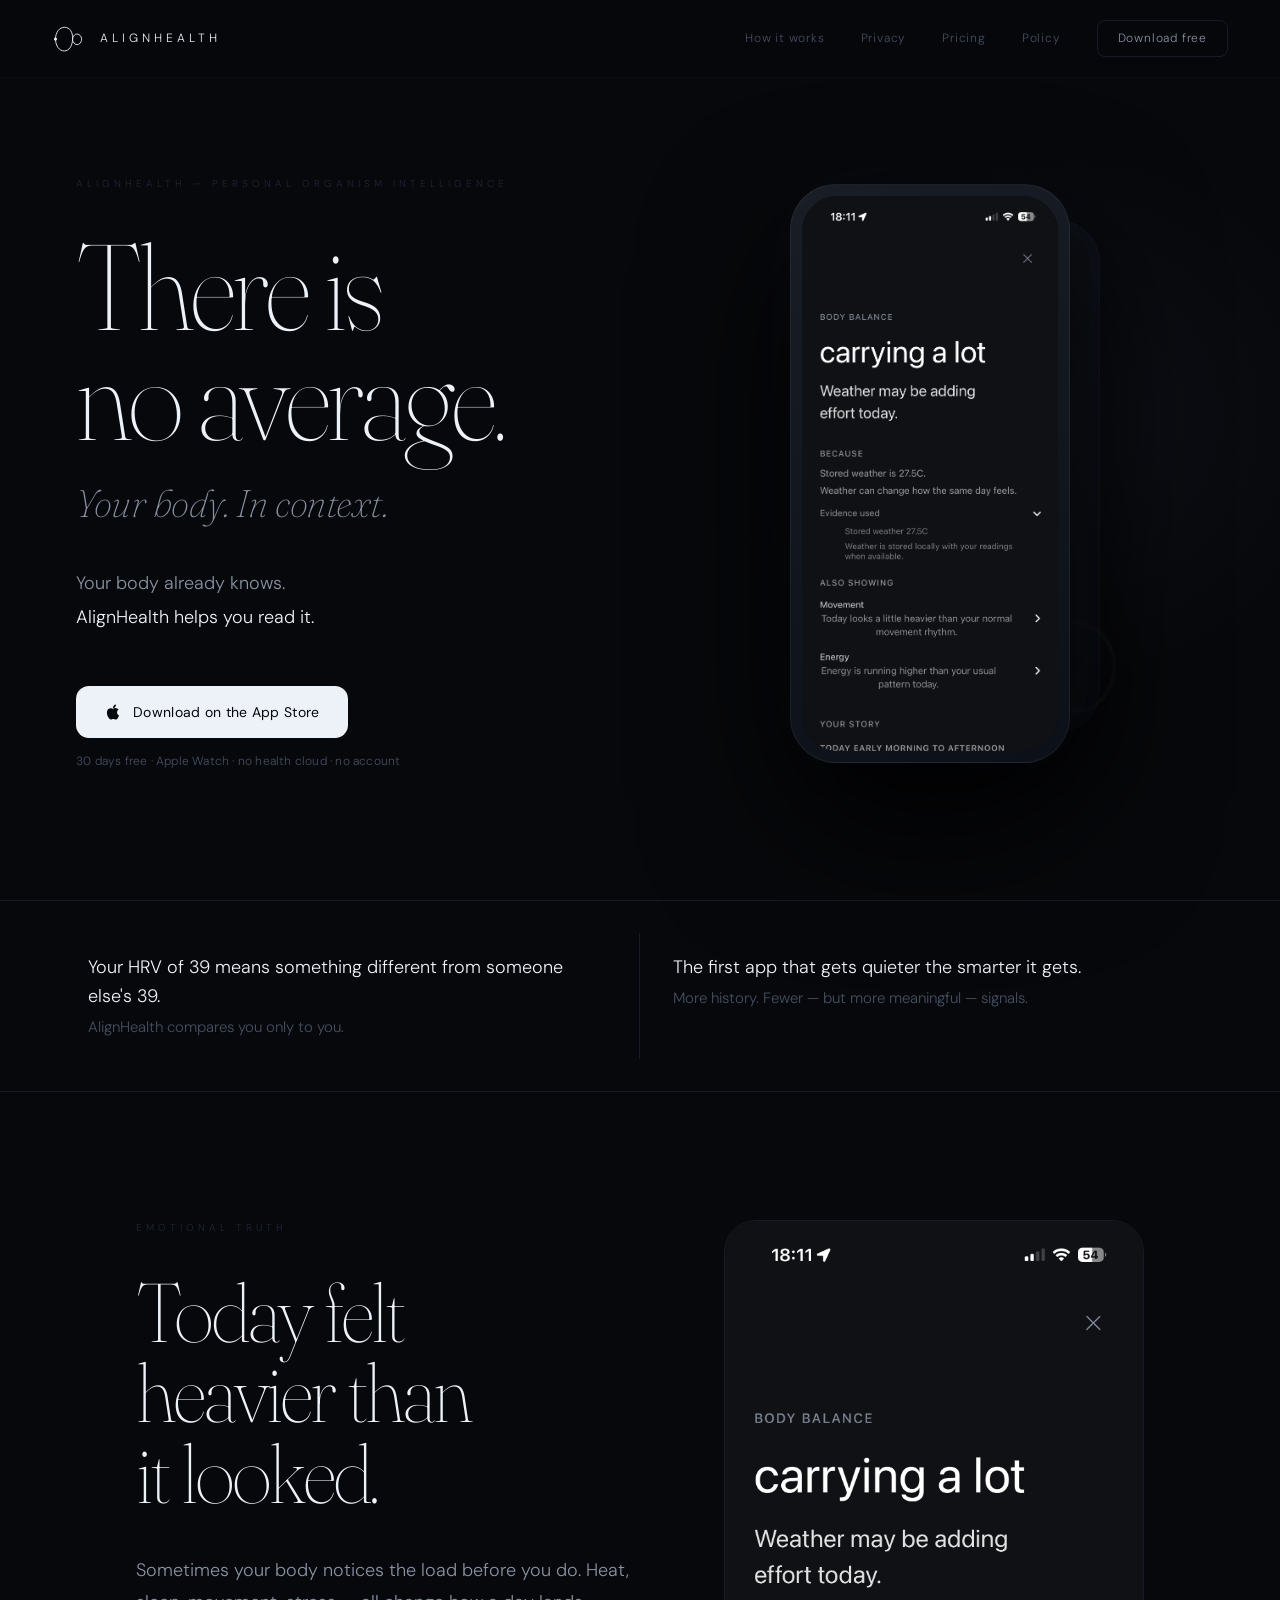
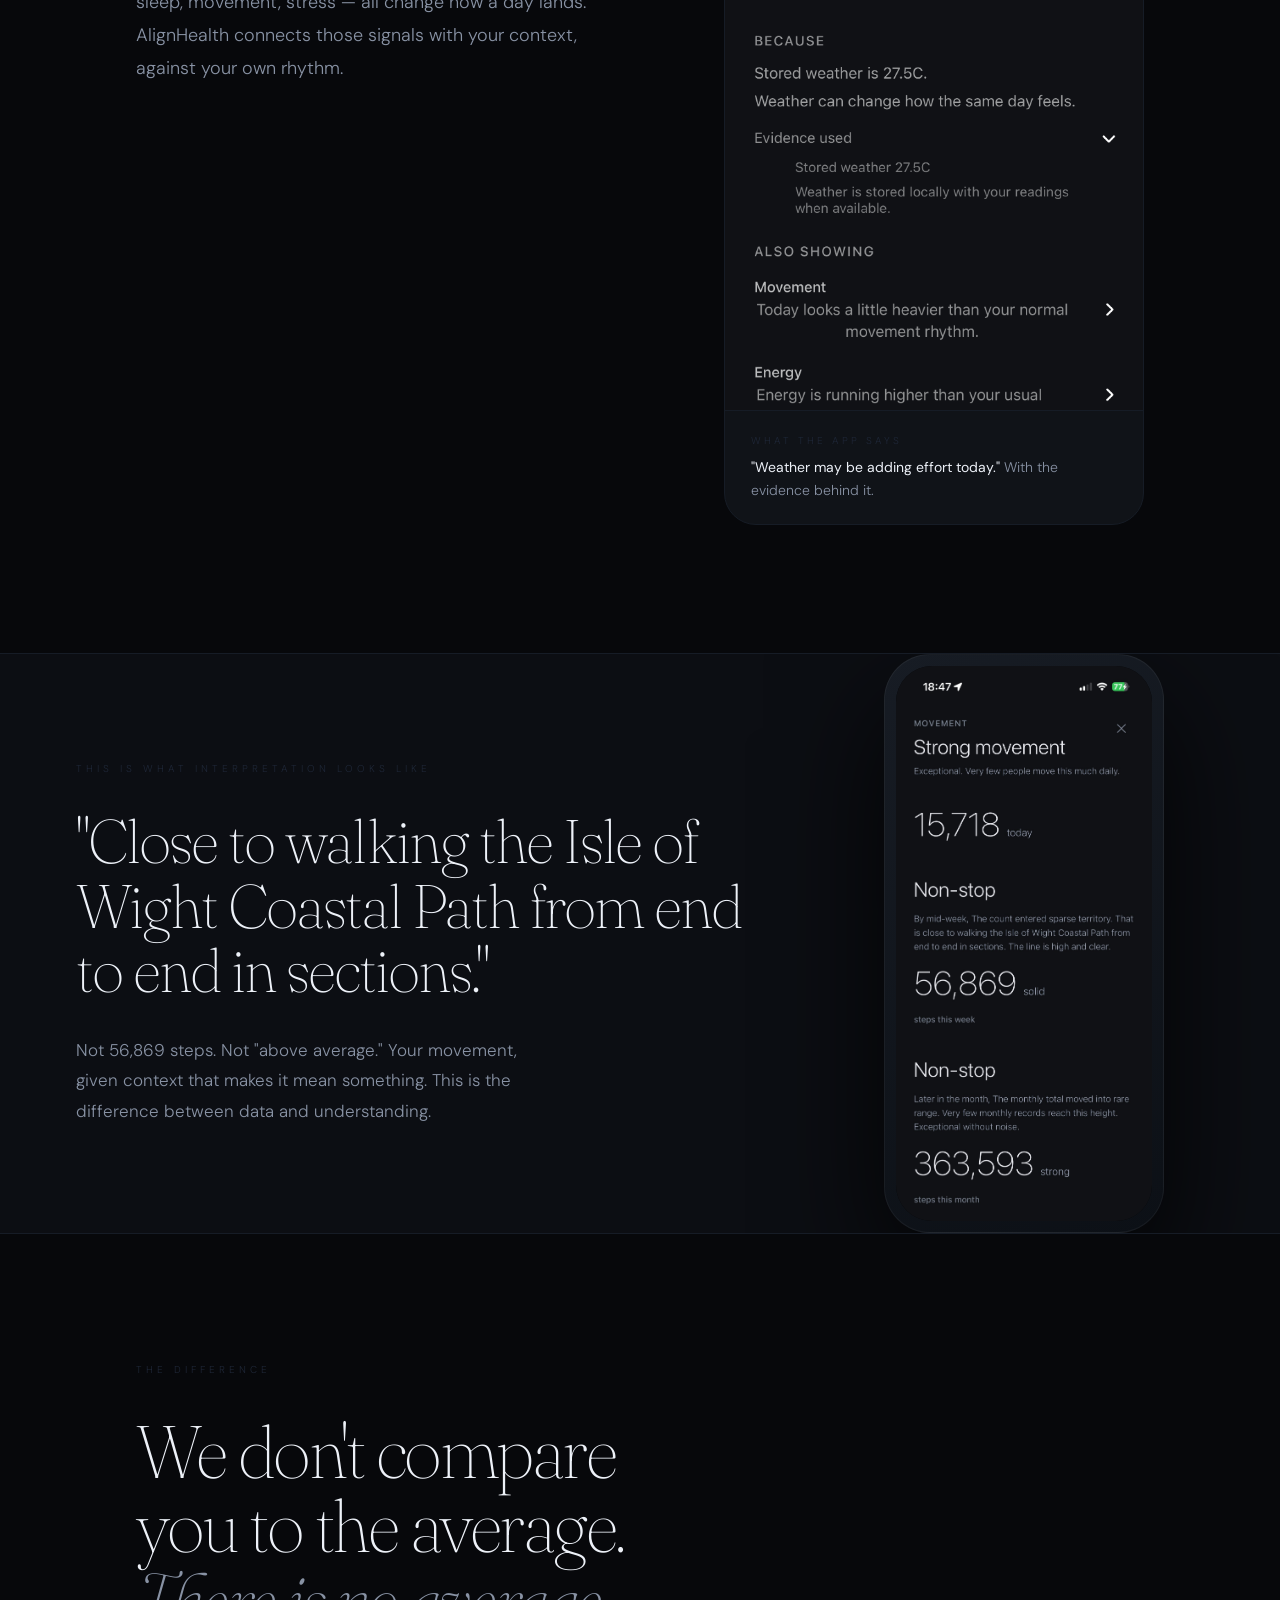
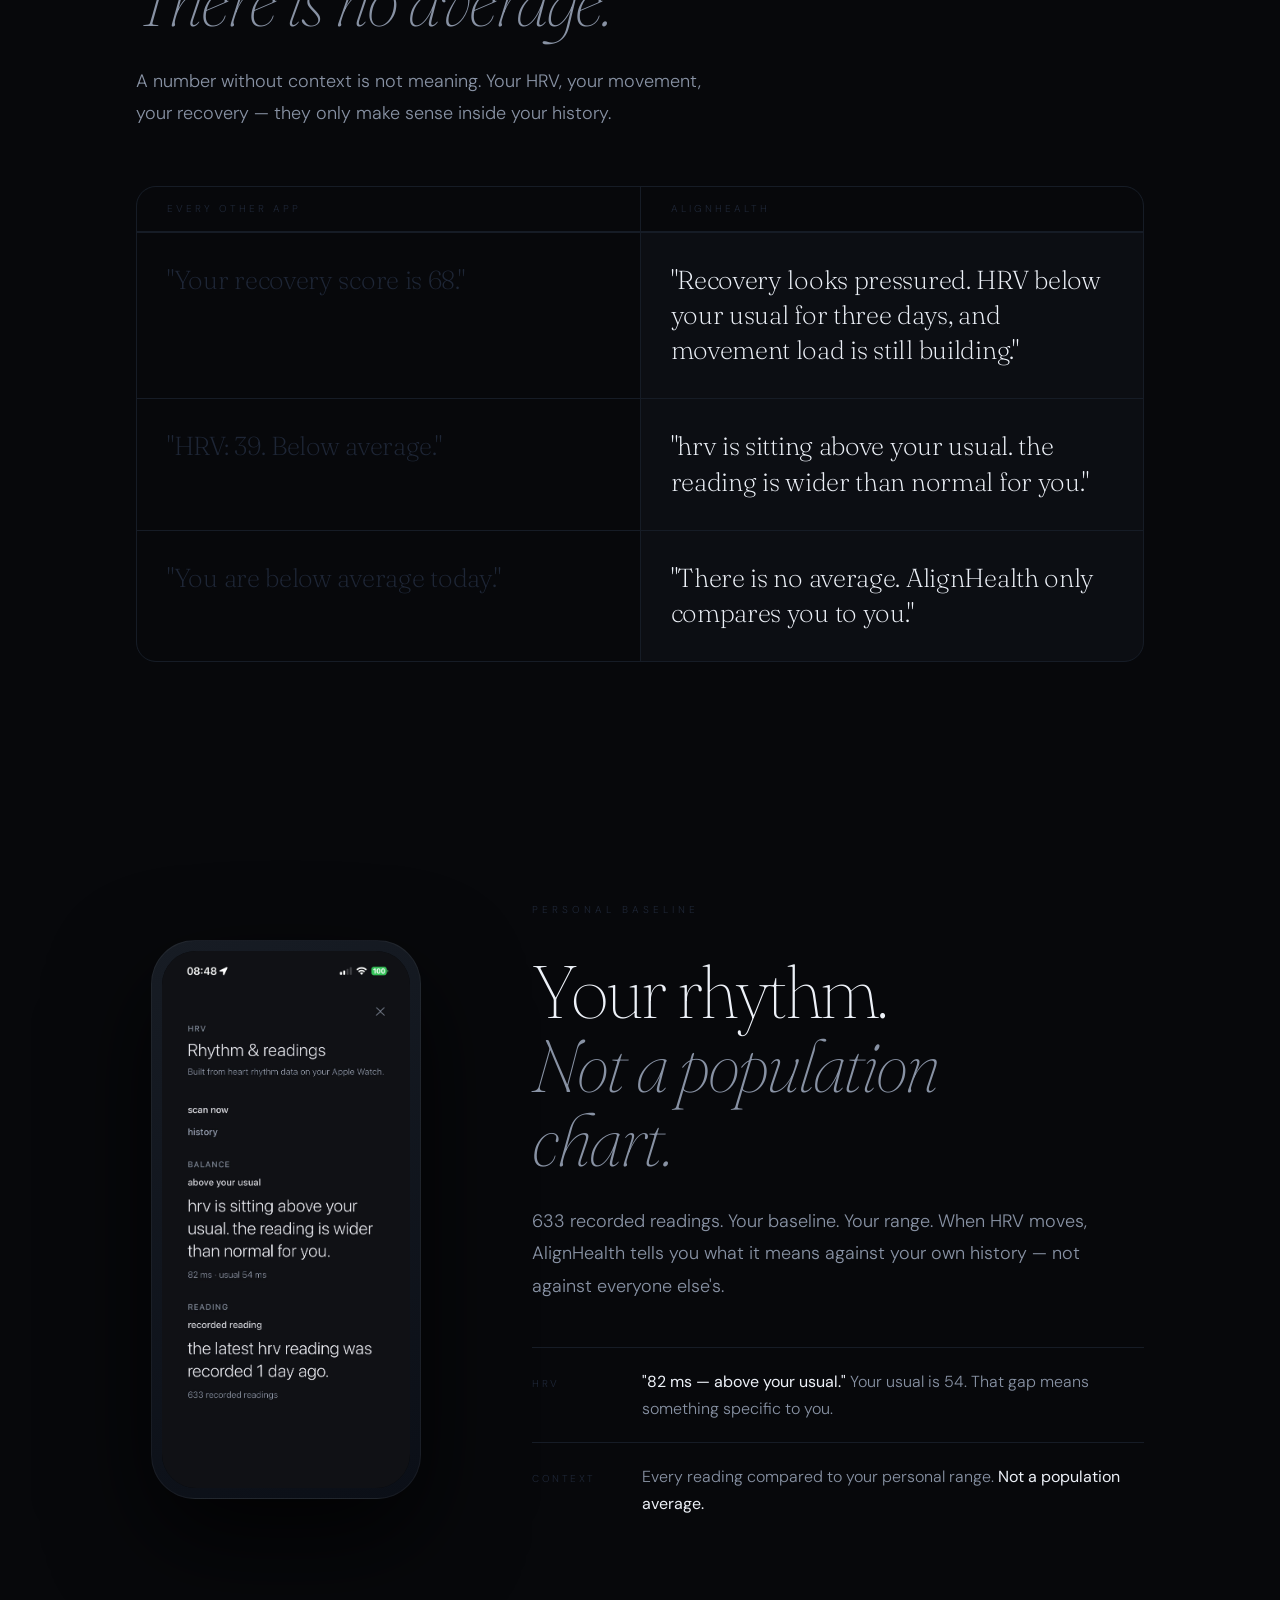
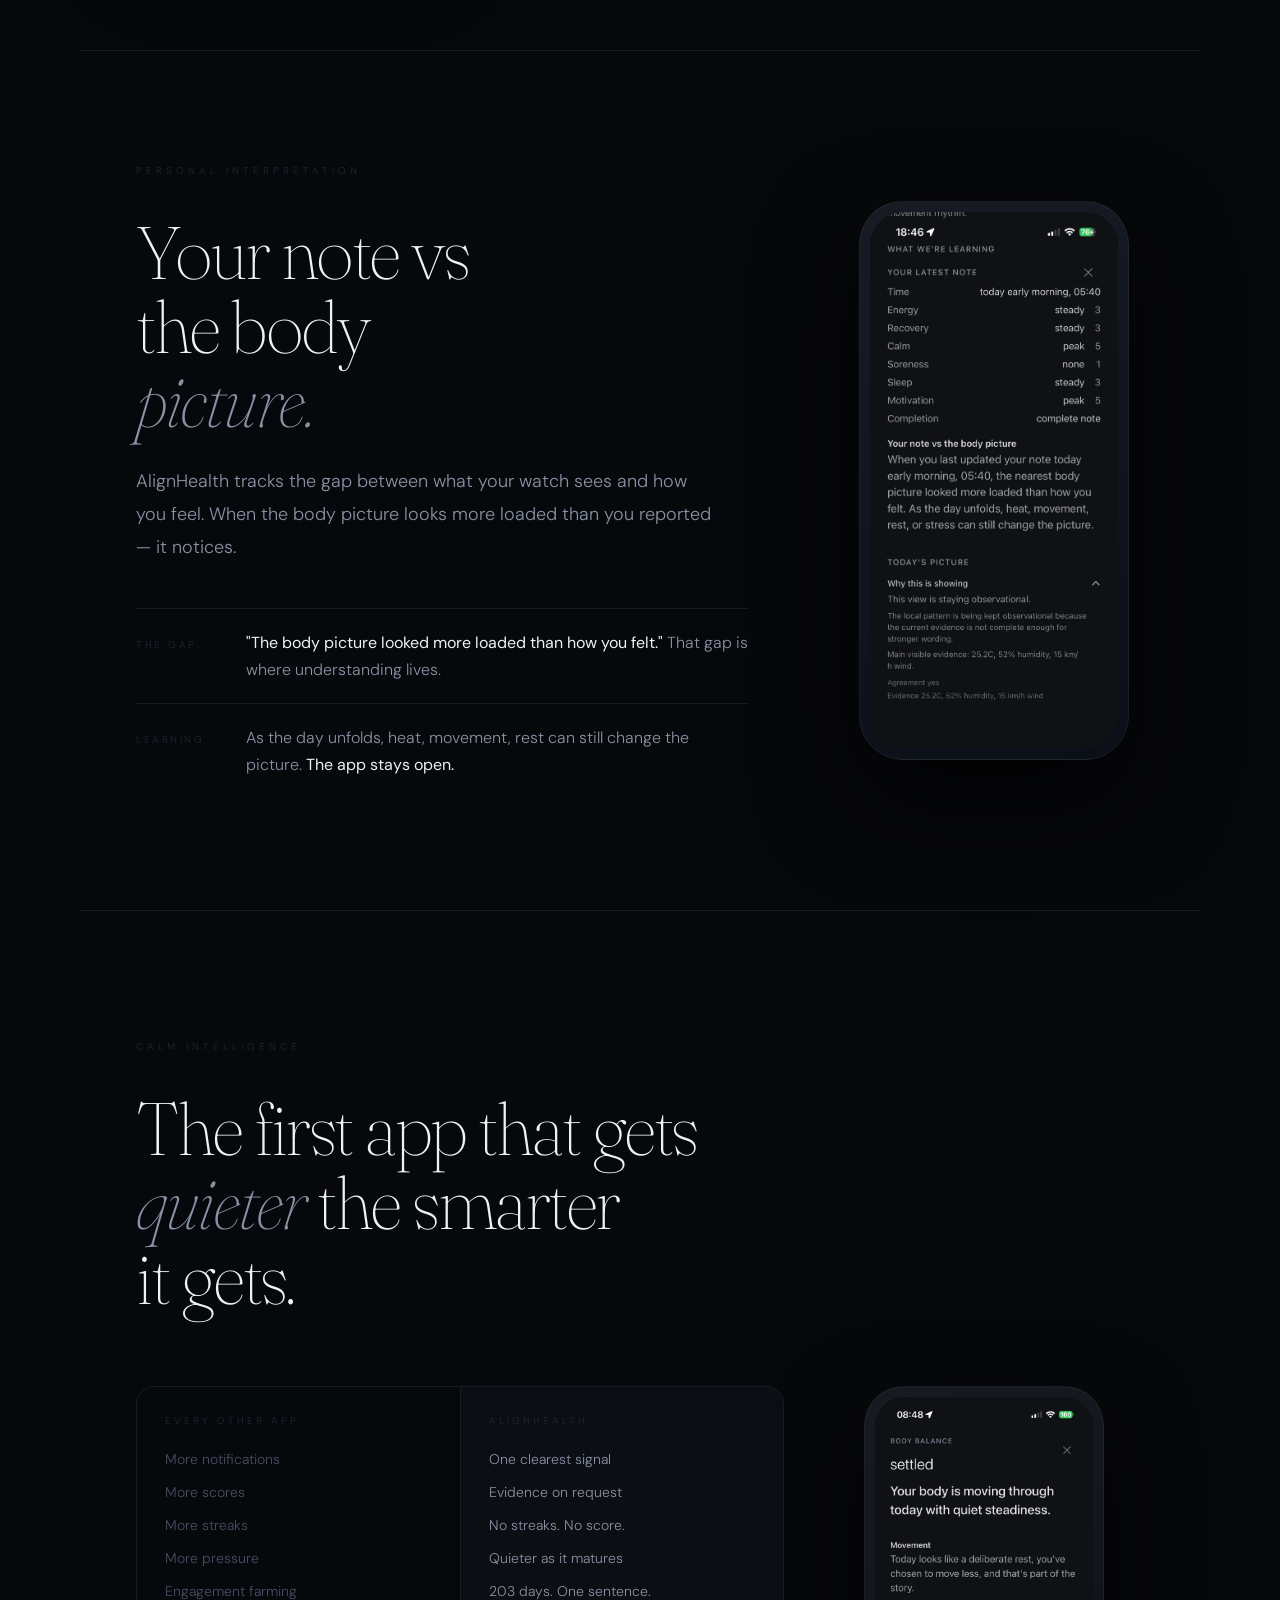
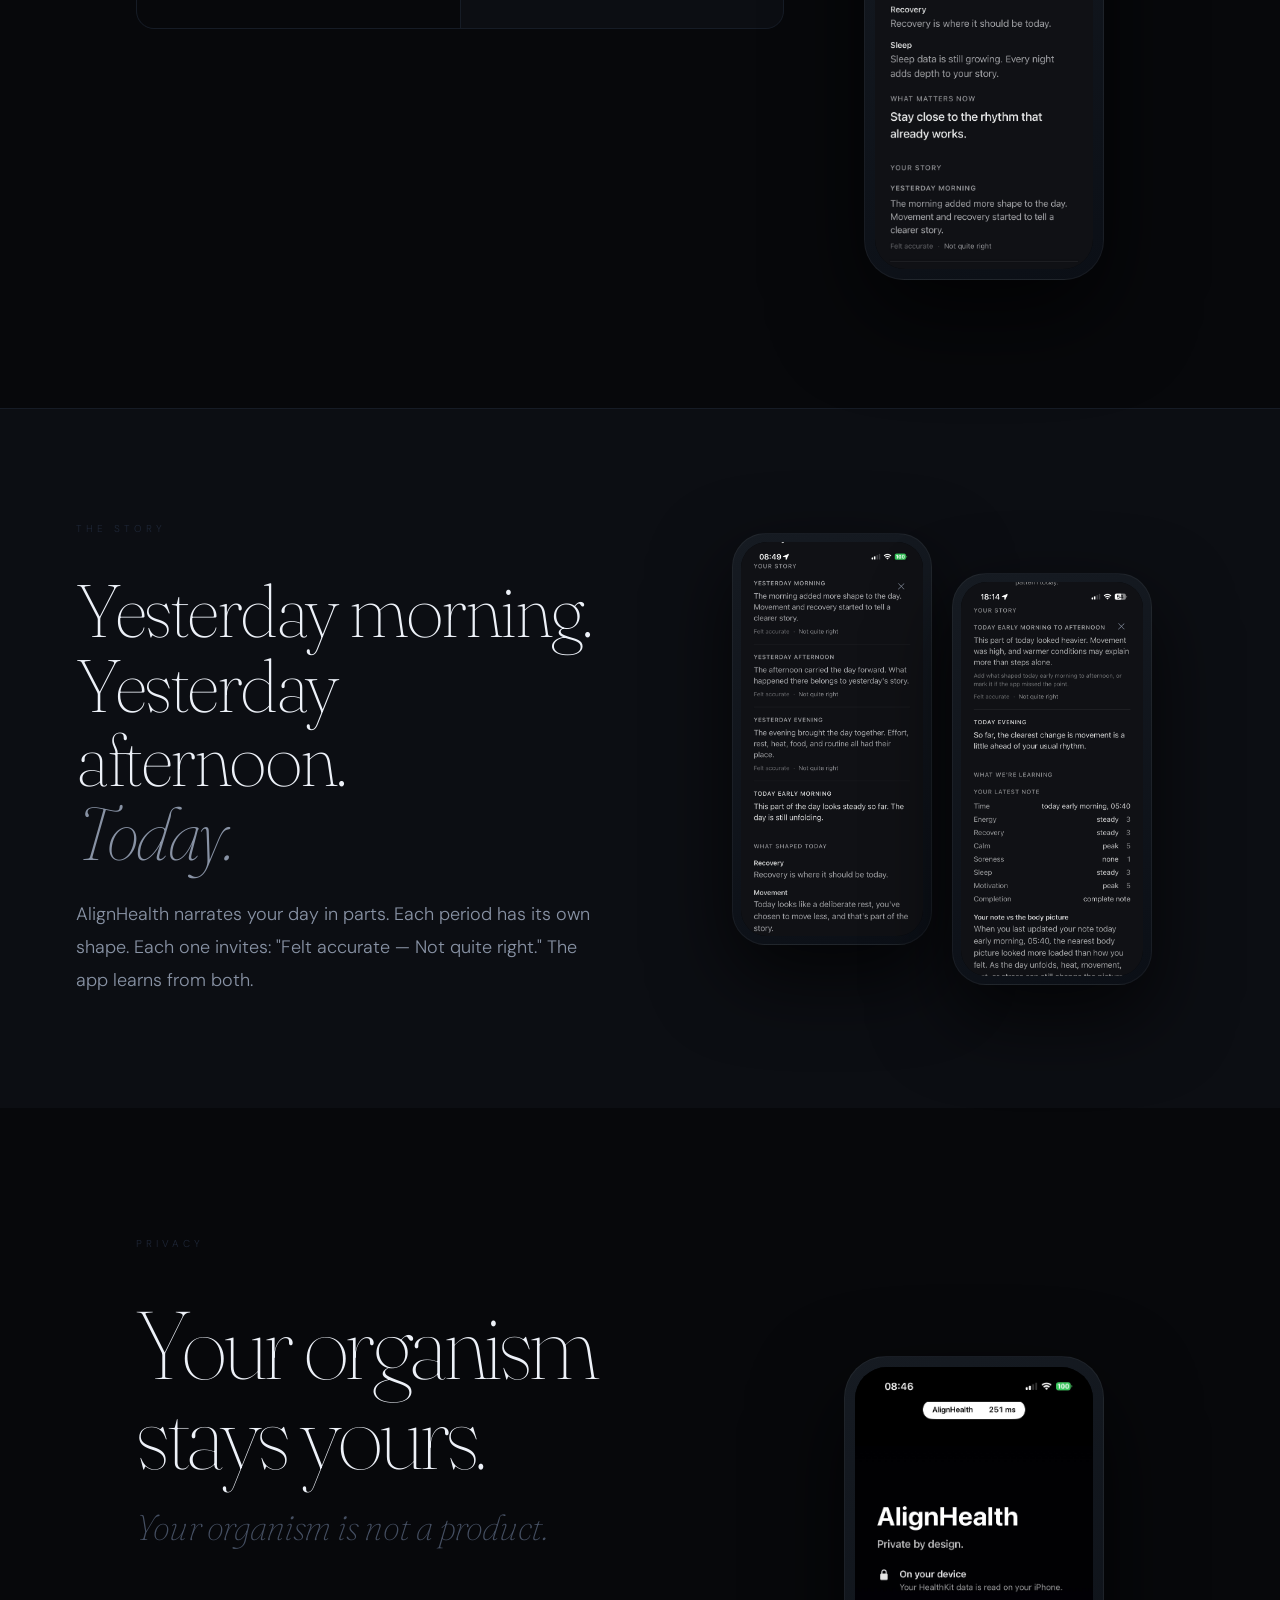
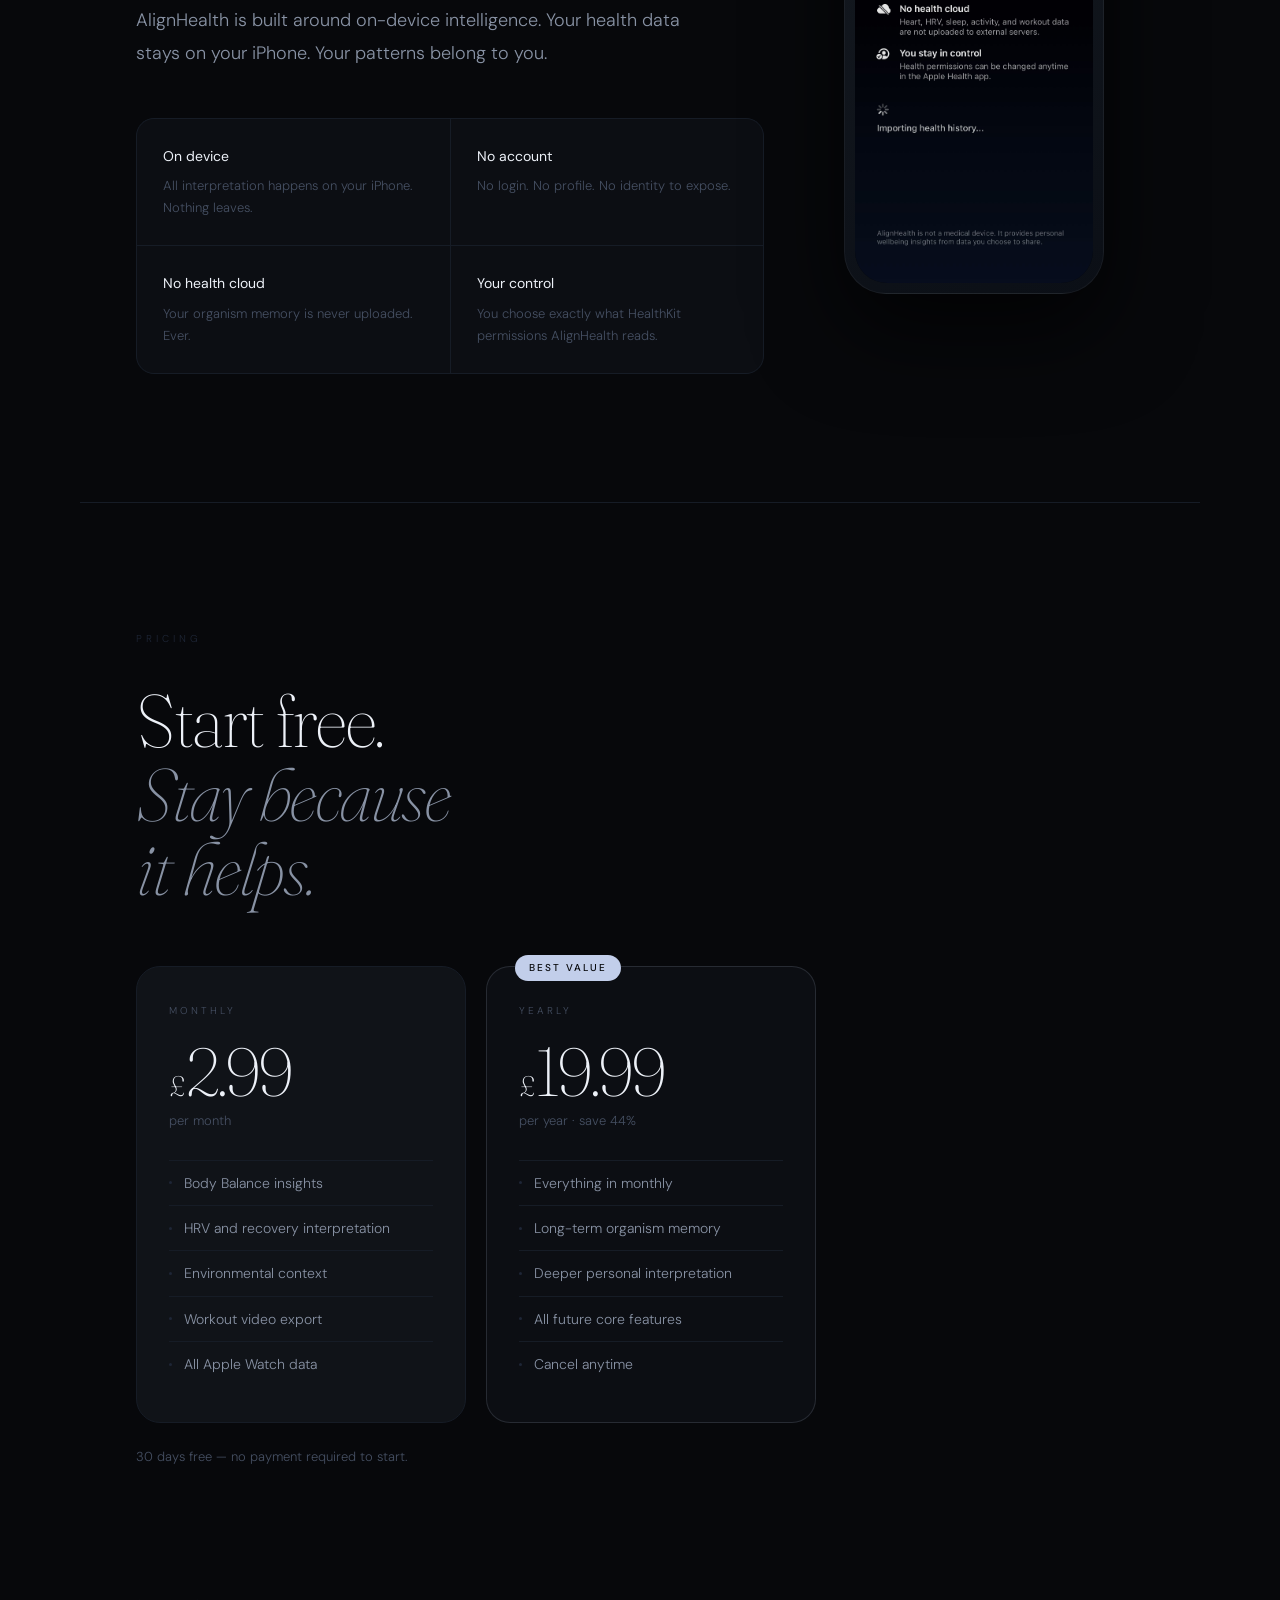
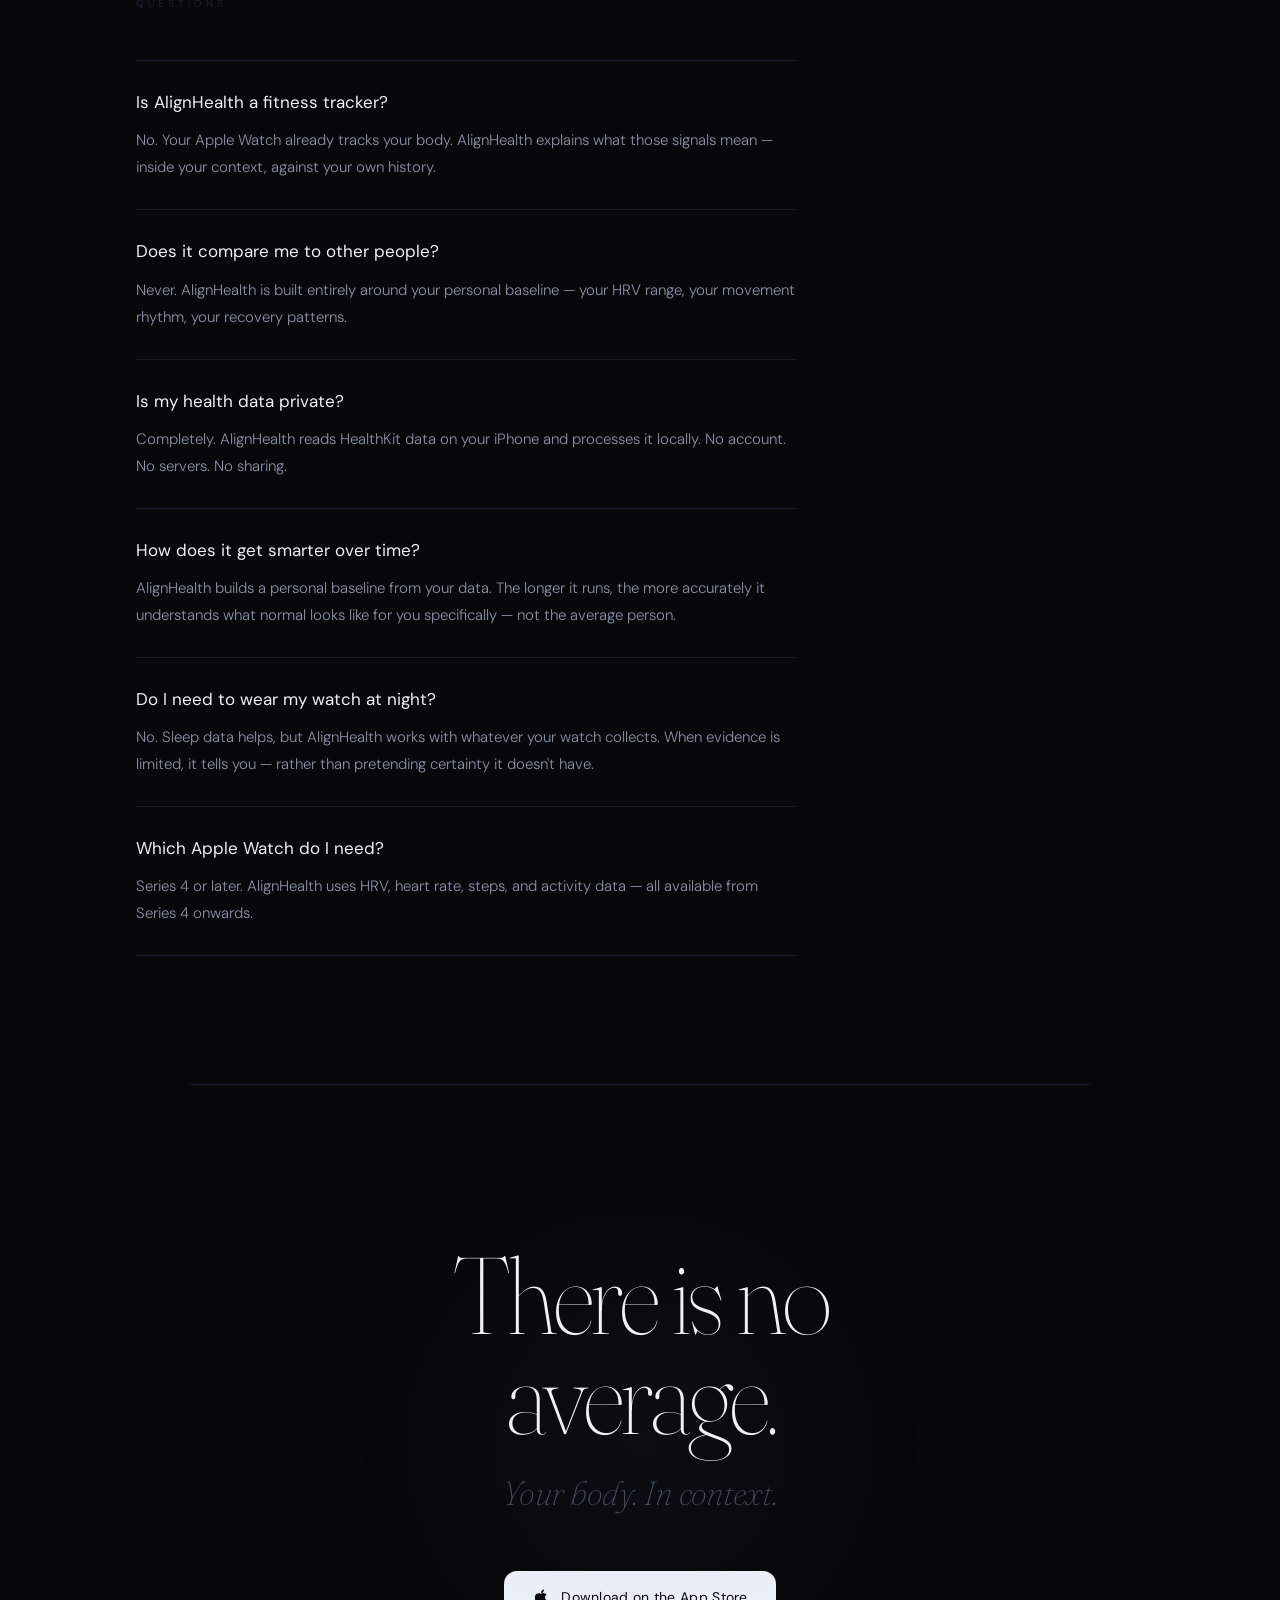
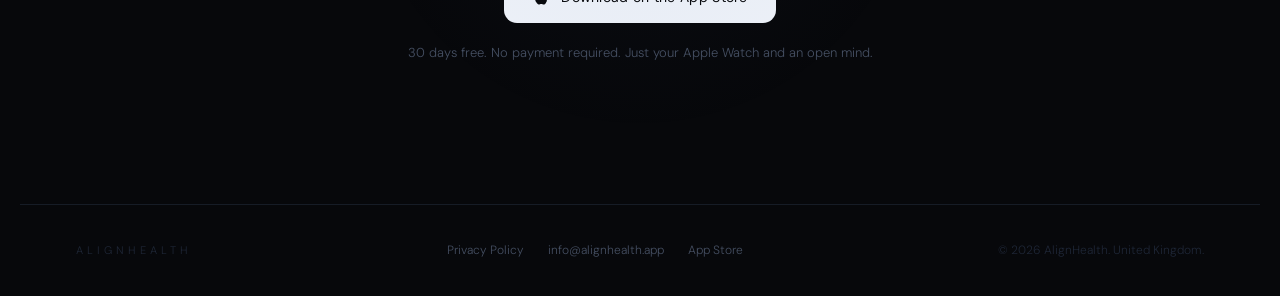
==== commit 269c0b02: "Add files via upload" ====
--- a/index.html
+++ b/index.html
@@ -507,7 +507,7 @@
       </div>
       <div class="phone-front">
         <div class="phone-screen">
-          <img src="Screenshot 2026-05-28 at 18.11.17.png" alt="AlignHealth — carrying a lot, weather adding effort" loading="eager">
+          <img src="screenshot_18_11.png" alt="AlignHealth — carrying a lot, weather adding effort" loading="eager">
         </div>
       </div>
       <svg class="loop-watermark" viewBox="0 0 260 200" fill="none" xmlns="http://www.w3.org/2000/svg" aria-hidden="true">
@@ -542,7 +542,7 @@
     </div>
     <div class="panel sr d2">
       <div class="panel-screen">
-        <img src="Screenshot 2026-05-28 at 18.11.17.png" alt="Body balance: carrying a lot — weather adding effort" loading="lazy">
+        <img src="screenshot_18_11.png" alt="Body balance: carrying a lot — weather adding effort" loading="lazy">
       </div>
       <div class="panel-footer">
         <p class="panel-label">What the app says</p>
@@ -690,7 +690,7 @@
       </div>
       <div class="story-phone">
         <div class="phone-screen">
-          <img src="Screenshot 2026-05-28 at 18.14.44.png" alt="AlignHealth — what we're learning, your latest note" loading="lazy">
+          <img src="screenshot_18_14.png" alt="AlignHealth — what we're learning, your latest note" loading="lazy">
         </div>
       </div>
     </div>
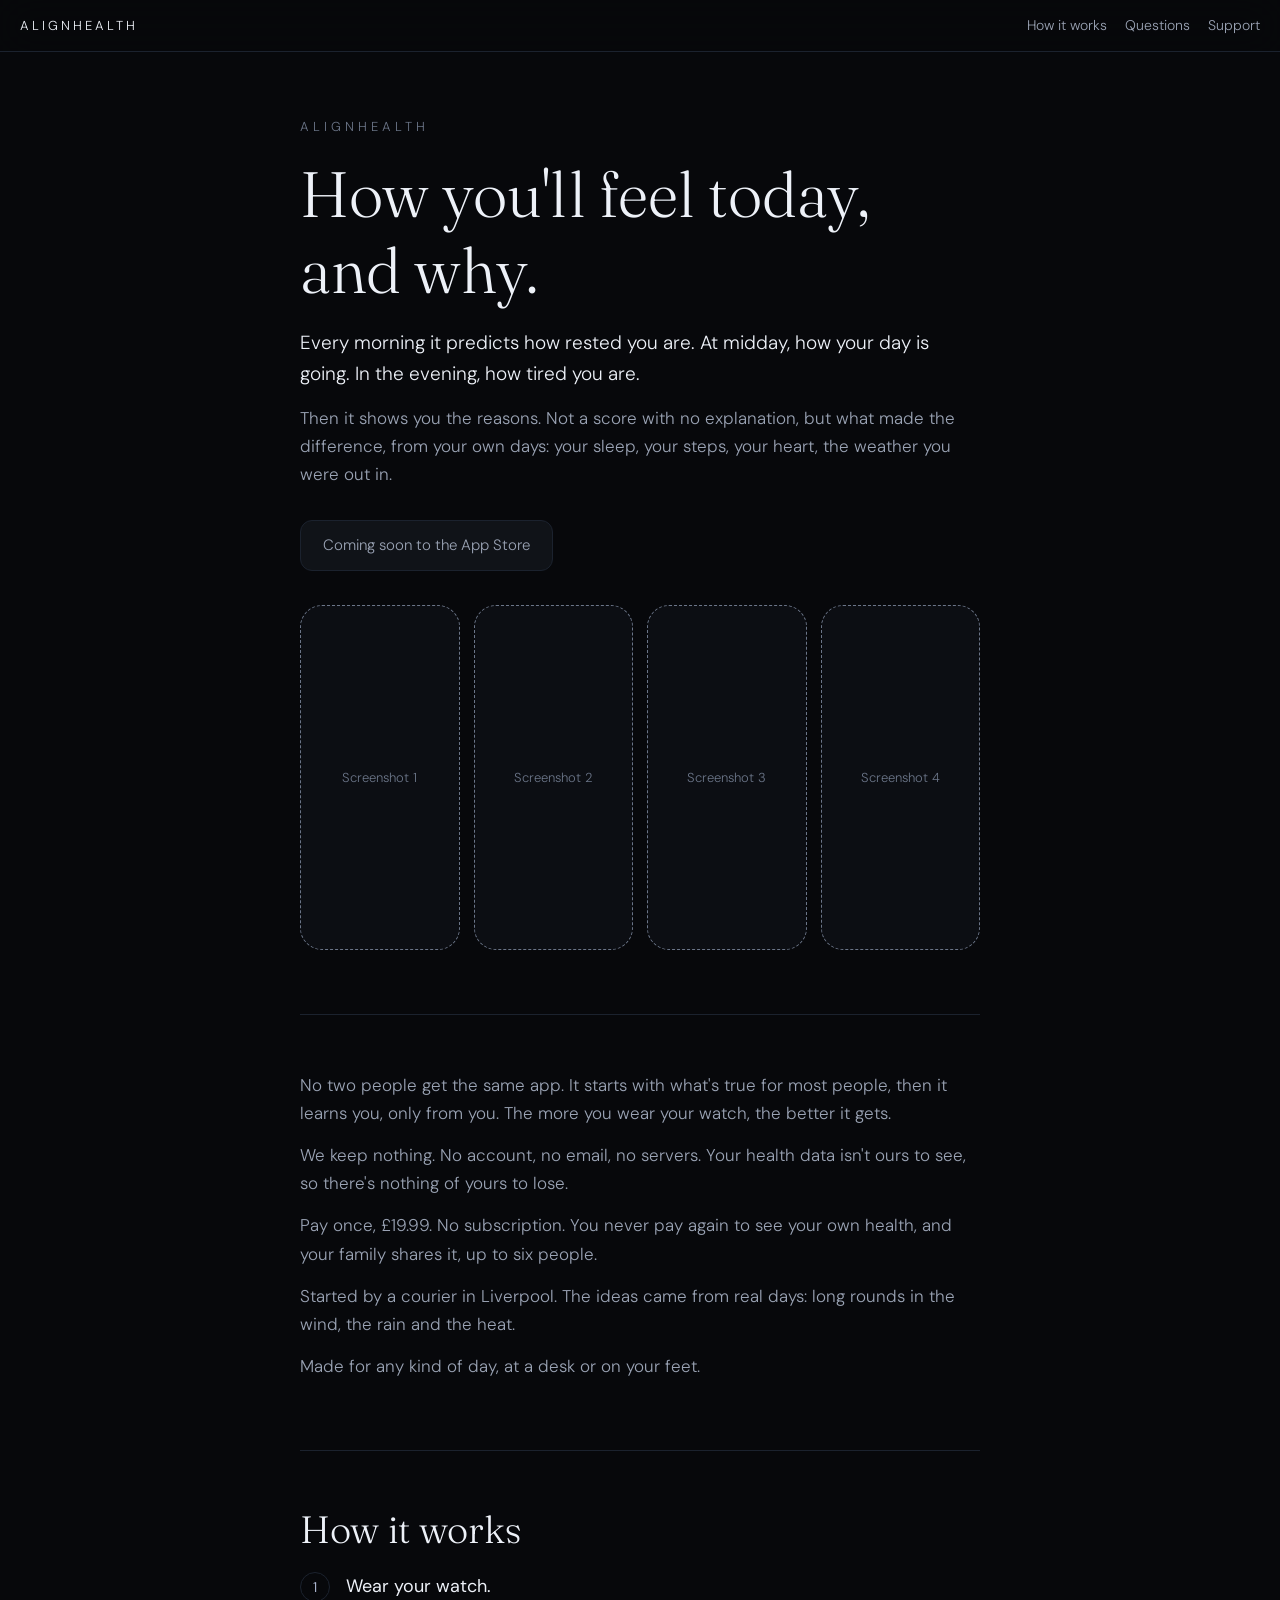
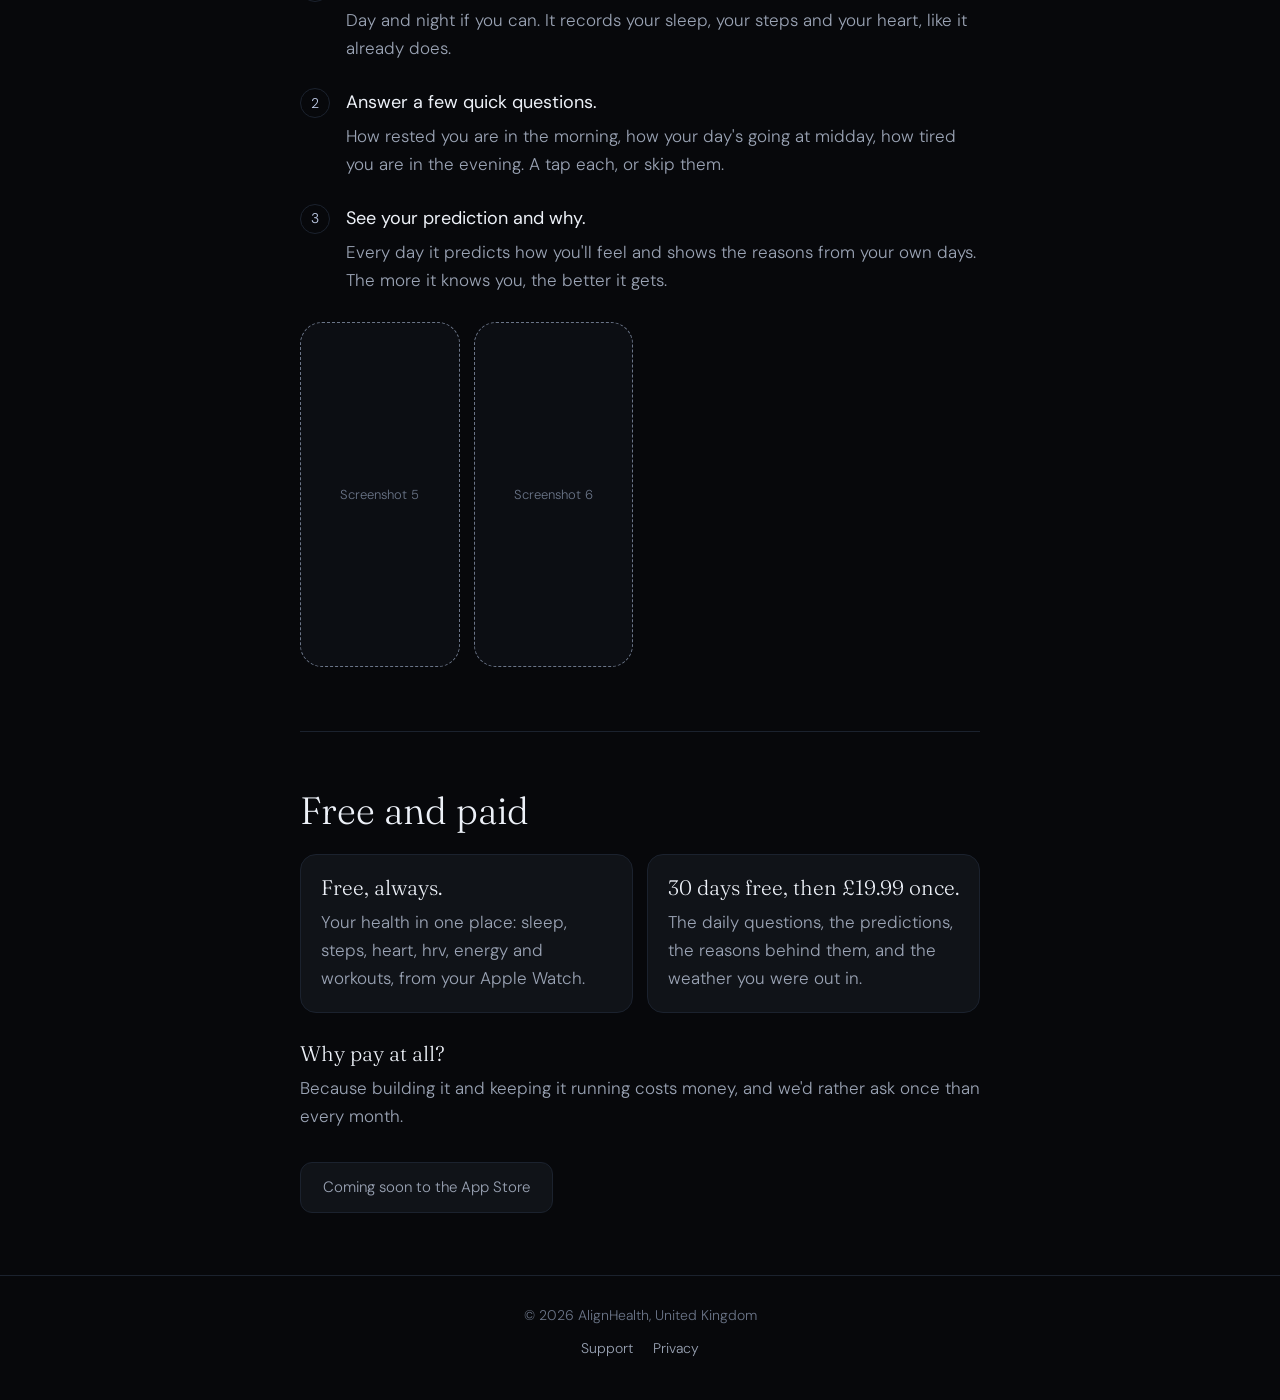
==== commit bcaaad44: "The site for the App Store release, 8 November 2026 New front page, questions, support and privacy p" ====
--- a/index.html
+++ b/index.html
@@ -2,800 +2,107 @@
 <html lang="en">
 <head>
 <meta charset="UTF-8">
-<meta name="viewport" content="width=device-width, initial-scale=1.0">
-<title>AlignHealth — There is no average.</title>
-<meta name="description" content="The first app that explains your body in context. Not tracking. Not scoring. Interpretation. Private, on-device, built around you.">
-<meta property="og:title" content="AlignHealth — There is no average.">
-<meta property="og:description" content="Your body. In context.">
-<meta property="og:url" content="https://alignhealth.app">
-<link rel="canonical" href="https://alignhealth.app">
+<meta name="viewport" content="width=device-width, initial-scale=1">
 <link rel="preconnect" href="https://fonts.googleapis.com">
 <link rel="preconnect" href="https://fonts.gstatic.com" crossorigin>
-<link href="https://fonts.googleapis.com/css2?family=Fraunces:ital,opsz,wght@0,9..144,100;0,9..144,200;1,9..144,100;1,9..144,200&family=DM+Sans:wght@200;300;400&display=swap" rel="stylesheet">
-<style>
-*, *::before, *::after { box-sizing: border-box; margin: 0; padding: 0; }
-
-:root {
-  --bg:      #07080B;
-  --bg2:     #0C0E13;
-  --surface: #101318;
-  --line:    #161C26;
-  --line2:   rgba(255,255,255,0.045);
-  --text:    #EDF1F8;
-  --muted:   #8892A4;
-  --quiet:   #454F62;
-  --faint:   #1E2636;
-  --accent:  #C2CEEA;
+<link href="https://fonts.googleapis.com/css2?family=Fraunces:opsz,wght@9..144,300&family=DM+Sans:wght@300;400&display=swap" rel="stylesheet">
+<link rel="stylesheet" href="style.css">
+<title>AlignHealth: How you'll feel today, and why</title>
+<meta name="description" content="AlignHealth predicts how rested you are each morning, how your day is going at midday and how tired you are in the evening, and shows you the reasons from your own days.">
+<link rel="canonical" href="https://alignhealth.app/">
+<script type="application/ld+json">
+{
+ "@context": "https://schema.org",
+ "@type": "MobileApplication",
+ "name": "AlignHealth",
+ "url": "https://alignhealth.app/",
+ "description": "Every morning it predicts how rested you are. At midday, how your day is going. In the evening, how tired you are. Then it shows you the reasons.",
+ "operatingSystem": "iOS 17.6 or later, with watchOS 10.6 or later",
+ "applicationCategory": "HealthApplication",
+ "offers": {
+  "@type": "Offer",
+  "price": "19.99",
+  "priceCurrency": "GBP"
+ },
+ "publisher": {
+  "@type": "Organization",
+  "name": "AlignHealth",
+  "email": "info@alignhealth.app",
+  "address": {
+   "@type": "PostalAddress",
+   "addressCountry": "GB"
+  }
+ }
 }
-
-html { scroll-behavior: smooth; }
-body {
-  background: var(--bg);
-  color: var(--text);
-  font-family: 'DM Sans', system-ui, sans-serif;
-  font-weight: 300;
-  line-height: 1.6;
-  overflow-x: hidden;
-  -webkit-font-smoothing: antialiased;
-}
-img { max-width: 100%; display: block; }
-
-/* ── NAV ── */
-nav {
-  position: fixed; top: 0; left: 0; right: 0; z-index: 100;
-  padding: 20px 52px;
-  display: flex; justify-content: space-between; align-items: center;
-  background: rgba(7,8,11,0.84);
-  backdrop-filter: blur(32px) saturate(1.5);
-  -webkit-backdrop-filter: blur(32px) saturate(1.5);
-  border-bottom: 1px solid rgba(255,255,255,0.025);
-}
-.logo { display: flex; align-items: center; gap: 14px; text-decoration: none; color: var(--text); }
-.logo-svg { width: 34px; height: 26px; flex-shrink: 0; }
-.logo-text { font-size: 12px; letter-spacing: 4px; text-transform: uppercase; font-weight: 300; }
-.nav-links { display: flex; gap: 36px; align-items: center; }
-.nav-links a { color: var(--quiet); font-size: 12px; letter-spacing: 0.8px; text-decoration: none; transition: color .2s; }
-.nav-links a:hover { color: var(--text); }
-.nav-cta {
-  border: 1px solid var(--line) !important; padding: 8px 20px;
-  border-radius: 8px; color: var(--muted) !important;
-  transition: border-color .2s, color .2s !important;
-}
-.nav-cta:hover { border-color: var(--quiet) !important; color: var(--text) !important; }
-
-/* ── HERO ── */
-.hero {
-  min-height: 100vh;
-  display: grid; grid-template-columns: 1fr 1fr;
-  align-items: center; gap: 72px;
-  max-width: 1240px; margin: 0 auto;
-  padding: 148px 56px 100px;
-  position: relative;
-}
-.hero::before {
-  content: "";
-  position: absolute; top: 15%; right: -8%;
-  width: 560px; height: 560px; border-radius: 50%;
-  background: radial-gradient(circle, rgba(90,120,170,0.065) 0%, transparent 68%);
-  pointer-events: none;
-}
-.hero-eyebrow { font-size: 10px; letter-spacing: 4px; text-transform: uppercase; color: var(--faint); margin-bottom: 40px; }
-.hero-h1 {
-  font-family: 'Fraunces', Georgia, serif;
-  font-size: clamp(76px, 9.5vw, 136px);
-  font-weight: 100; line-height: 0.90; letter-spacing: -4px;
-  color: var(--text); margin-bottom: 28px;
-}
-.hero-sub {
-  font-family: 'Fraunces', Georgia, serif;
-  font-size: clamp(26px, 3vw, 40px);
-  font-weight: 100; font-style: italic;
-  color: var(--muted); letter-spacing: -0.5px;
-  line-height: 1.25; margin-bottom: 40px;
-}
-.hero-body {
-  font-size: 18px; color: var(--muted); line-height: 1.85;
-  max-width: 460px; margin-bottom: 52px; font-weight: 300;
-}
-.hero-body em { font-style: normal; color: var(--text); }
-.hero-actions { display: flex; flex-direction: column; gap: 14px; align-items: flex-start; }
-.btn-primary {
-  display: inline-flex; align-items: center; gap: 11px;
-  background: var(--text); color: var(--bg);
-  padding: 15px 28px; border-radius: 13px;
-  font-size: 14px; font-weight: 400; text-decoration: none;
-  letter-spacing: 0.3px; transition: opacity .2s, transform .2s;
-}
-.btn-primary:hover { opacity: 0.9; transform: translateY(-1px); }
-.hero-note { font-size: 12px; color: var(--quiet); letter-spacing: 0.2px; }
-
-/* phones */
-.hero-visual { display: flex; justify-content: center; align-items: center; position: relative; }
-.phone-stack { position: relative; width: 300px; height: 580px; }
-.phone-front {
-  position: absolute; left: 0; top: 0; z-index: 2;
-  width: 280px; padding: 11px; border-radius: 46px;
-  background: linear-gradient(155deg, #181D26 0%, #0C1018 100%);
-  border: 1px solid rgba(255,255,255,0.06);
-  box-shadow: 0 60px 140px rgba(0,0,0,0.9), 0 0 80px rgba(90,120,170,0.05);
-}
-.phone-back {
-  position: absolute; right: -10px; top: 36px; z-index: 1;
-  width: 248px; padding: 10px; border-radius: 42px;
-  background: linear-gradient(155deg, #131720 0%, #0A0D14 100%);
-  border: 1px solid rgba(255,255,255,0.03);
-  box-shadow: 0 40px 100px rgba(0,0,0,0.7);
-  opacity: 0.65;
-}
-.phone-screen {
-  border-radius: 36px; overflow: hidden;
-  background: #050709; aspect-ratio: 9/19.5;
-}
-.phone-screen img { width: 100%; height: 100%; object-fit: cover; object-position: top; }
-.phone-back .phone-screen { border-radius: 32px; }
-.loop-watermark {
-  position: absolute; bottom: -40px; right: -60px;
-  width: 280px; height: 280px; opacity: 0.04; z-index: 0; pointer-events: none;
-}
-
-/* ── STRIP ── */
-.strip {
-  border-top: 1px solid var(--line);
-  border-bottom: 1px solid var(--line);
-  padding: 0 56px;
-}
-.strip-inner {
-  max-width: 1240px; margin: 0 auto;
-  padding: 32px 0;
-  display: grid; grid-template-columns: 1fr 1fr; gap: 1px;
-}
-.strip-cell {
-  padding: 20px 32px;
-  font-size: 15px; color: var(--quiet); line-height: 1.6;
-}
-.strip-cell:first-child { border-right: 1px solid var(--line); }
-.strip-cell strong { color: var(--text); font-weight: 300; display: block; font-size: 18px; margin-bottom: 4px; }
-
-/* ── SHARED ── */
-.wrap { max-width: 1120px; margin: 0 auto; padding: 128px 56px; }
-.eyebrow { font-size: 10px; letter-spacing: 4px; text-transform: uppercase; color: var(--faint); display: block; margin-bottom: 36px; }
-.h2 {
-  font-family: 'Fraunces', Georgia, serif;
-  font-size: clamp(46px, 5.8vw, 82px);
-  font-weight: 100; line-height: 1.0; letter-spacing: -2.5px;
-  color: var(--text); margin-bottom: 28px;
-}
-.h2 em { font-style: italic; color: var(--muted); }
-.body-text { font-size: 18px; color: var(--muted); line-height: 1.82; max-width: 580px; font-weight: 300; }
-
-/* ── EMOTIONAL / HERO SECTION ── */
-.emotional-grid {
-  display: grid; grid-template-columns: 1fr 420px; gap: 88px; align-items: start;
-}
-.emotional-quote {
-  font-family: 'Fraunces', Georgia, serif;
-  font-size: clamp(52px, 6.5vw, 96px);
-  font-weight: 100; line-height: 0.97; letter-spacing: -3px;
-  color: var(--text); margin-bottom: 40px;
-}
-.panel {
-  background: var(--surface); border: 1px solid var(--line);
-  border-radius: 32px; overflow: hidden;
-}
-.panel-screen { width: 100%; background: #050709; overflow: hidden; }
-.panel-screen img { width: 100%; display: block; object-fit: cover; object-position: top; aspect-ratio: 9/17; }
-.panel-footer { padding: 22px 26px; border-top: 1px solid var(--line); }
-.panel-label { font-size: 10px; letter-spacing: 3px; text-transform: uppercase; color: var(--faint); margin-bottom: 7px; }
-.panel-caption { font-size: 14px; color: var(--muted); line-height: 1.65; }
-.panel-caption strong { color: var(--text); font-weight: 400; }
-
-/* ── VISUAL MOMENT ── */
-.visual-moment {
-  position: relative; overflow: hidden;
-  border-top: 1px solid var(--line); border-bottom: 1px solid var(--line);
-  background: var(--bg2);
-}
-.visual-moment-inner {
-  max-width: 1240px; margin: 0 auto; padding: 0 56px;
-  display: grid; grid-template-columns: 1fr 360px; gap: 80px; align-items: center;
-  min-height: 560px;
-}
-.vm-text {}
-.vm-label { font-size: 10px; letter-spacing: 4px; text-transform: uppercase; color: var(--faint); margin-bottom: 32px; display: block; }
-.vm-quote {
-  font-family: 'Fraunces', Georgia, serif;
-  font-size: clamp(40px, 4.8vw, 68px);
-  font-weight: 100; line-height: 1.05; letter-spacing: -2px;
-  color: var(--text); margin-bottom: 32px;
-}
-.vm-sub { font-size: 17px; color: var(--muted); line-height: 1.8; max-width: 480px; }
-.vm-phone {
-  position: relative; justify-self: center;
-  width: 280px; padding: 11px; border-radius: 46px;
-  background: linear-gradient(155deg, #171C24 0%, #0C1016 100%);
-  border: 1px solid rgba(255,255,255,0.05);
-  box-shadow: 0 48px 120px rgba(0,0,0,0.8);
-}
-.vm-phone .phone-screen { border-radius: 36px; }
-
-/* ── SPLIT TABLE ── */
-.split {
-  display: grid; grid-template-columns: 1fr 1fr;
-  gap: 1px; background: var(--line);
-  border: 1px solid var(--line); border-radius: 20px; overflow: hidden;
-  margin-top: 56px;
-}
-.split-hd {
-  background: var(--bg); padding: 14px 30px;
-  font-size: 10px; letter-spacing: 3px; text-transform: uppercase; color: var(--faint);
-  border-bottom: 1px solid var(--line);
-}
-.split-cell { background: var(--bg); padding: 30px; }
-.split-cell.b { background: var(--bg2); }
-.split-txt {
-  font-family: 'Fraunces', Georgia, serif;
-  font-size: clamp(19px, 2.1vw, 26px); font-weight: 200;
-  line-height: 1.35; letter-spacing: -0.3px;
-}
-.split-txt.dim { color: var(--faint); }
-.split-txt.lit { color: var(--text); }
-
-/* ── FEATURE ROWS ── */
-.feature {
-  display: grid; grid-template-columns: 300px 1fr;
-  gap: 96px; align-items: center;
-  max-width: 1120px; margin: 0 auto; padding: 112px 56px;
-}
-.feature.flip { grid-template-columns: 1fr 300px; }
-.feature.flip .feature-phone { order: 2; }
-.feature.flip .feature-text { order: 1; }
-.feature-phone { justify-self: center; }
-.f-phone {
-  width: 270px; padding: 10px; border-radius: 44px;
-  background: linear-gradient(155deg, #171C24 0%, #0B0F17 100%);
-  border: 1px solid rgba(255,255,255,0.05);
-  box-shadow: 0 40px 100px rgba(0,0,0,0.75);
-}
-.f-phone .phone-screen { border-radius: 34px; }
-.evidence { margin-top: 44px; display: flex; flex-direction: column; }
-.ev-row { display: grid; grid-template-columns: 90px 1fr; gap: 20px; padding: 20px 0; border-top: 1px solid var(--line); align-items: baseline; }
-.ev-label { font-size: 10px; letter-spacing: 2.5px; text-transform: uppercase; color: var(--faint); padding-top: 3px; }
-.ev-text { font-size: 16px; color: var(--muted); line-height: 1.7; }
-.ev-text strong { color: var(--text); font-weight: 400; }
-
-/* ── CALM SECTION ── */
-.calm-wrap { max-width: 1120px; margin: 0 auto; padding: 128px 56px; }
-.calm-statement {
-  font-family: 'Fraunces', Georgia, serif;
-  font-size: clamp(46px, 5.8vw, 82px);
-  font-weight: 100; line-height: 1.0; letter-spacing: -2.5px;
-  color: var(--text); max-width: 900px; margin-bottom: 72px;
-}
-.calm-statement em { font-style: italic; color: var(--muted); }
-.calm-layout { display: grid; grid-template-columns: 1fr 280px; gap: 80px; align-items: start; }
-.calm-contrast {
-  display: grid; grid-template-columns: 1fr 1fr;
-  gap: 1px; background: var(--line);
-  border: 1px solid var(--line); border-radius: 18px; overflow: hidden;
-}
-.calm-col { background: var(--bg); padding: 26px 28px; }
-.calm-col.right { background: var(--bg2); }
-.calm-col-label { font-size: 10px; letter-spacing: 3px; text-transform: uppercase; color: var(--faint); margin-bottom: 20px; }
-.calm-items { display: flex; flex-direction: column; gap: 12px; }
-.calm-item { font-size: 14px; color: var(--quiet); line-height: 1.5; }
-.calm-item.lit { color: var(--muted); }
-.calm-phone { position: relative; }
-.c-phone {
-  width: 240px; padding: 10px; border-radius: 40px;
-  background: linear-gradient(155deg, #161B22 0%, #0B0F16 100%);
-  border: 1px solid rgba(255,255,255,0.05);
-  box-shadow: 0 36px 90px rgba(0,0,0,0.7);
-}
-.c-phone .phone-screen { border-radius: 30px; }
-
-/* ── STORY FULL WIDTH ── */
-.story-section {
-  border-top: 1px solid var(--line);
-  background: var(--bg2);
-}
-.story-inner {
-  max-width: 1240px; margin: 0 auto; padding: 112px 56px;
-  display: grid; grid-template-columns: 1fr 1fr; gap: 80px; align-items: center;
-}
-.story-phones {
-  display: flex; gap: 20px; align-items: flex-start; justify-content: center;
-}
-.story-phone {
-  width: 200px; padding: 8px; border-radius: 34px;
-  background: linear-gradient(155deg, #161B22 0%, #0B0F16 100%);
-  border: 1px solid rgba(255,255,255,0.05);
-  box-shadow: 0 32px 80px rgba(0,0,0,0.7);
-}
-.story-phone:last-child { margin-top: 40px; }
-.story-phone .phone-screen { border-radius: 26px; }
-
-/* ── PRIVACY ── */
-.privacy-wrap { max-width: 1120px; margin: 0 auto; padding: 128px 56px; }
-.privacy-layout { display: grid; grid-template-columns: 1fr 300px; gap: 80px; align-items: start; }
-.privacy-big {
-  font-family: 'Fraunces', Georgia, serif;
-  font-size: clamp(60px, 7.5vw, 110px);
-  font-weight: 100; line-height: 0.93; letter-spacing: -3.5px;
-  color: var(--text); margin: 48px 0 20px;
-}
-.privacy-statement {
-  font-family: 'Fraunces', Georgia, serif;
-  font-size: clamp(24px, 2.8vw, 38px);
-  font-weight: 100; font-style: italic;
-  color: var(--quiet); letter-spacing: -0.8px; margin-bottom: 48px;
-}
-.privacy-grid {
-  display: grid; grid-template-columns: 1fr 1fr;
-  gap: 1px; background: var(--line);
-  border: 1px solid var(--line); border-radius: 18px; overflow: hidden;
-}
-.privacy-cell { background: var(--bg2); padding: 26px; }
-.privacy-cell h3 { font-size: 14px; font-weight: 400; color: var(--text); margin-bottom: 8px; }
-.privacy-cell p { font-size: 13px; color: var(--quiet); line-height: 1.7; }
-.p-phone {
-  width: 260px; padding: 10px; border-radius: 42px;
-  background: linear-gradient(155deg, #161B22 0%, #0B0F16 100%);
-  border: 1px solid rgba(255,255,255,0.05);
-  box-shadow: 0 36px 90px rgba(0,0,0,0.7);
-}
-.p-phone .phone-screen { border-radius: 32px; }
-
-/* ── PRICING ── */
-.pricing-wrap { max-width: 1120px; margin: 0 auto; padding: 128px 56px; }
-.pricing-grid { display: grid; grid-template-columns: 1fr 1fr; gap: 20px; margin-top: 60px; max-width: 680px; }
-.price-card { border: 1px solid var(--line); background: var(--surface); border-radius: 24px; padding: 36px 32px; position: relative; }
-.price-card.feat { background: var(--bg2); border-color: rgba(194,206,234,0.15); }
-.price-badge {
-  position: absolute; top: -12px; left: 28px;
-  background: var(--accent); color: var(--bg);
-  border-radius: 999px; font-size: 10px; letter-spacing: 2px;
-  text-transform: uppercase; padding: 5px 14px; font-weight: 500;
-}
-.price-period { font-size: 10px; letter-spacing: 3px; text-transform: uppercase; color: var(--quiet); margin-bottom: 18px; }
-.price-amount { font-family: 'Fraunces', Georgia, serif; font-size: 68px; font-weight: 100; line-height: 1; color: var(--text); margin-bottom: 6px; letter-spacing: -3px; }
-.price-amount span { font-size: 28px; letter-spacing: -1px; }
-.price-sub { font-size: 13px; color: var(--quiet); margin-bottom: 28px; }
-.price-list { list-style: none; display: flex; flex-direction: column; }
-.price-list li { font-size: 14px; color: var(--muted); padding: 11px 0; border-top: 1px solid var(--line); display: flex; align-items: center; gap: 12px; font-weight: 300; }
-.price-list li::before { content: ''; width: 3px; height: 3px; border-radius: 50%; background: var(--faint); flex-shrink: 0; }
-.pricing-note { margin-top: 24px; font-size: 13px; color: var(--quiet); }
-
-/* ── FAQ ── */
-.faq-wrap { max-width: 1120px; margin: 0 auto; padding: 0 56px 128px; }
-.faq-list { max-width: 660px; margin-top: 48px; }
-.faq-item { border-top: 1px solid var(--line); padding: 28px 0; }
-.faq-item:last-child { border-bottom: 1px solid var(--line); }
-.faq-q { font-size: 17px; font-weight: 400; color: var(--text); margin-bottom: 11px; }
-.faq-a { font-size: 15px; color: var(--muted); line-height: 1.8; font-weight: 300; }
-
-/* ── FINAL CTA ── */
-.cta {
-  padding: 160px 56px 140px;
-  text-align: center; max-width: 900px; margin: 0 auto;
-  border-top: 1px solid var(--line);
-  position: relative;
-}
-.cta::before {
-  content: "";
-  position: absolute; top: 50%; left: 50%;
-  transform: translate(-50%, -50%);
-  width: 600px; height: 600px; border-radius: 50%;
-  background: radial-gradient(circle, rgba(90,120,170,0.055) 0%, transparent 68%);
-  pointer-events: none;
-}
-.cta-h {
-  font-family: 'Fraunces', Georgia, serif;
-  font-size: clamp(64px, 8.5vw, 124px);
-  font-weight: 100; line-height: 0.92; letter-spacing: -4px;
-  color: var(--text); margin-bottom: 20px; position: relative;
-}
-.cta-sub {
-  font-family: 'Fraunces', Georgia, serif;
-  font-size: clamp(22px, 2.6vw, 36px);
-  font-weight: 100; font-style: italic;
-  color: var(--quiet); letter-spacing: -0.5px;
-  margin-bottom: 52px; position: relative;
-}
-.cta-note { margin-top: 20px; font-size: 13px; color: var(--quiet); position: relative; }
-
-/* ── FOOTER ── */
-footer {
-  border-top: 1px solid var(--line);
-  padding: 36px 56px; max-width: 1240px; margin: 0 auto;
-  display: flex; justify-content: space-between; align-items: center; flex-wrap: wrap; gap: 16px;
-}
-.footer-logo { font-size: 11px; letter-spacing: 4px; text-transform: uppercase; color: var(--faint); text-decoration: none; }
-.footer-links { display: flex; gap: 24px; }
-.footer-links a { font-size: 12px; color: var(--quiet); text-decoration: none; transition: color .2s; }
-.footer-links a:hover { color: var(--text); }
-.footer-copy { font-size: 12px; color: var(--faint); }
-
-/* ── REVEAL ── */
-.sr { opacity: 0; transform: translateY(22px); transition: opacity .95s cubic-bezier(.16,1,.3,1), transform .95s cubic-bezier(.16,1,.3,1); }
-.sr.in { opacity: 1; transform: none; }
-.d1 { transition-delay: .08s; }
-.d2 { transition-delay: .2s; }
-.d3 { transition-delay: .34s; }
-.d4 { transition-delay: .5s; }
-
-.hl { opacity: 0; transform: translateY(18px); animation: hlin 1s cubic-bezier(.16,1,.3,1) forwards; }
-.hl1 { animation-delay: .04s; }
-.hl2 { animation-delay: .16s; }
-.hl3 { animation-delay: .3s; }
-.hl4 { animation-delay: .44s; }
-.hl5 { animation-delay: .58s; }
-@keyframes hlin { to { opacity: 1; transform: none; } }
-
-/* ── RESPONSIVE ── */
-@media (max-width: 960px) {
-  nav { padding: 16px 24px; }
-  .nav-links { display: none; }
-  .hero { grid-template-columns: 1fr; padding: 120px 24px 80px; gap: 52px; }
-  .hero-visual { order: -1; }
-  .phone-back { display: none; }
-  .phone-stack { width: 260px; height: auto; }
-  .phone-front { position: relative; width: 260px; }
-  .strip { padding: 0 24px; }
-  .strip-inner { grid-template-columns: 1fr; gap: 0; }
-  .strip-cell:first-child { border-right: none; border-bottom: 1px solid var(--line); }
-  .wrap, .pricing-wrap, .faq-wrap, .calm-wrap, .privacy-wrap { padding-left: 24px; padding-right: 24px; }
-  .emotional-grid { grid-template-columns: 1fr; gap: 48px; }
-  .visual-moment-inner { grid-template-columns: 1fr; padding: 72px 24px; min-height: auto; gap: 48px; }
-  .split { grid-template-columns: 1fr; }
-  .split-hd { display: none; }
-  .feature { grid-template-columns: 1fr; padding: 80px 24px; gap: 48px; }
-  .feature.flip .feature-phone { order: -1; }
-  .feature.flip .feature-text { order: 2; }
-  .calm-layout { grid-template-columns: 1fr; gap: 48px; }
-  .calm-contrast { grid-template-columns: 1fr; }
-  .story-inner { grid-template-columns: 1fr; padding: 80px 24px; gap: 48px; }
-  .privacy-layout { grid-template-columns: 1fr; gap: 48px; }
-  .privacy-grid { grid-template-columns: 1fr; }
-  .pricing-grid { grid-template-columns: 1fr; max-width: 380px; }
-  .cta { padding: 100px 24px; }
-  footer { padding: 28px 24px; flex-direction: column; align-items: flex-start; gap: 20px; }
-}
-</style>
+</script>
 </head>
 <body>
-
-<!-- NAV -->
 <nav>
-  <a class="logo" href="/" aria-label="AlignHealth">
-    <svg class="logo-svg" viewBox="0 0 260 200" fill="none" xmlns="http://www.w3.org/2000/svg" aria-hidden="true">
-      <path d="M 26 100 C 26 48 56 10 96 10 C 136 10 160 48 158 98 C 162 74 180 57 200 63 C 222 70 232 96 224 118 C 216 140 196 148 180 140 C 162 130 155 112 158 98 C 157 150 132 192 94 192 C 56 192 26 155 26 100" stroke="currentColor" stroke-width="7" stroke-linecap="round" stroke-linejoin="round"/>
-      <circle cx="26" cy="100" r="12" fill="currentColor"/>
-    </svg>
-    <span class="logo-text">AlignHealth</span>
-  </a>
+  <a class="logo" href="index.html">AlignHealth</a>
   <div class="nav-links">
-    <a href="#how">How it works</a>
-    <a href="#privacy">Privacy</a>
-    <a href="#pricing">Pricing</a>
-    <a href="privacy.html">Policy</a>
-    <a href="#pricing" class="nav-cta">Download free</a>
+    <a href="index.html#how">How it works</a>
+    <a href="questions.html">Questions</a>
+    <a href="support.html">Support</a>
   </div>
 </nav>
+<main>
 
-<!-- HERO -->
 <section class="hero">
-  <div>
-    <p class="hero-eyebrow hl hl1">AlignHealth — personal organism intelligence</p>
-    <h1 class="hero-h1 hl hl2">There is<br>no average.</h1>
-    <p class="hero-sub hl hl3">Your body. In context.</p>
-    <p class="hero-body hl hl4">Your body already knows.<br><em>AlignHealth helps you read it.</em></p>
-    <div class="hero-actions hl hl5">
-      <a href="#pricing" class="btn-primary">
-        <svg width="18" height="18" viewBox="0 0 24 24" fill="currentColor"><path d="M18.71 19.5c-.83 1.24-1.71 2.45-3.05 2.47-1.34.03-1.77-.79-3.29-.79-1.53 0-2 .77-3.27.82-1.31.05-2.3-1.32-3.14-2.53C4.25 17 2.94 12.45 4.7 9.39c.87-1.52 2.43-2.48 4.12-2.51 1.28-.02 2.5.87 3.29.87.78 0 2.26-1.07 3.8-.91.65.03 2.47.26 3.64 1.98-.09.06-2.17 1.28-2.15 3.81.03 3.02 2.65 4.03 2.68 4.04-.03.07-.42 1.44-1.38 2.83M13 3.5c.73-.83 1.94-1.46 2.94-1.5.13 1.17-.34 2.35-1.04 3.19-.69.85-1.83 1.51-2.95 1.42-.15-1.15.41-2.35 1.05-3.11z"/></svg>
-        Download on the App Store
-      </a>
-      <p class="hero-note">30 days free · Apple Watch · no health cloud · no account</p>
-    </div>
-  </div>
-
-  <div class="hero-visual hl hl3">
-    <div class="phone-stack">
-      <div class="phone-back">
-        <div class="phone-screen">
-          <img src="screen2.png" alt="AlignHealth home — body balance steady" loading="eager">
-        </div>
-      </div>
-      <div class="phone-front">
-        <div class="phone-screen">
-          <img src="screenshot_18_11.png" alt="AlignHealth — carrying a lot, weather adding effort" loading="eager">
-        </div>
-      </div>
-      <svg class="loop-watermark" viewBox="0 0 260 200" fill="none" xmlns="http://www.w3.org/2000/svg" aria-hidden="true">
-        <path d="M 26 100 C 26 48 56 10 96 10 C 136 10 160 48 158 98 C 162 74 180 57 200 63 C 222 70 232 96 224 118 C 216 140 196 148 180 140 C 162 130 155 112 158 98 C 157 150 132 192 94 192 C 56 192 26 155 26 100" stroke="white" stroke-width="4" stroke-linecap="round"/>
-        <circle cx="26" cy="100" r="8" fill="white"/>
-      </svg>
-    </div>
+  <p class="brand">AlignHealth</p>
+  <h1>How you'll feel today, and why.</h1>
+  <p class="lead">Every morning it predicts how rested you are. At midday, how your day is going. In the evening, how tired you are.</p>
+  <p>Then it shows you the reasons. Not a score with no explanation, but what made the difference, from your own days: your sleep, your steps, your heart, the weather you were out in.</p>
+  <span class="store" aria-disabled="true">Coming soon to the App Store</span>
+  <div class="shots">
+    <div class="shot">Screenshot 1</div>
+    <div class="shot">Screenshot 2</div>
+    <div class="shot">Screenshot 3</div>
+    <div class="shot">Screenshot 4</div>
   </div>
 </section>
 
-<!-- STRIP -->
-<div class="strip">
-  <div class="strip-inner">
-    <div class="strip-cell">
-      <strong>Your HRV of 39 means something different from someone else's 39.</strong>
-      AlignHealth compares you only to you.
-    </div>
-    <div class="strip-cell">
-      <strong>The first app that gets quieter the smarter it gets.</strong>
-      More history. Fewer — but more meaningful — signals.
-    </div>
-  </div>
-</div>
+<section>
+  <p>No two people get the same app. It starts with what's true for most people, then it learns you, only from you. The more you wear your watch, the better it gets.</p>
+  <p>We keep nothing. No account, no email, no servers. Your health data isn't ours to see, so there's nothing of yours to lose.</p>
+  <p>Pay once, £19.99. No subscription. You never pay again to see your own health, and your family shares it, up to six people.</p>
+  <p>Started by a courier in Liverpool. The ideas came from real days: long rounds in the wind, the rain and the heat.</p>
+  <p>Made for any kind of day, at a desk or on your feet.</p>
+</section>
 
-<!-- EMOTIONAL TRUTH -->
-<section class="wrap" id="how">
-  <div class="emotional-grid">
-    <div>
-      <span class="eyebrow sr">Emotional truth</span>
-      <h2 class="emotional-quote sr d1">Today felt<br>heavier than<br>it looked.</h2>
-      <p class="body-text sr d2">Sometimes your body notices the load before you do. Heat, sleep, movement, stress — all change how a day lands. AlignHealth connects those signals with your context, against your own rhythm.</p>
-    </div>
-    <div class="panel sr d2">
-      <div class="panel-screen">
-        <img src="screenshot_18_11.png" alt="Body balance: carrying a lot — weather adding effort" loading="lazy">
-      </div>
-      <div class="panel-footer">
-        <p class="panel-label">What the app says</p>
-        <p class="panel-caption"><strong>"Weather may be adding effort today."</strong> With the evidence behind it.</p>
-      </div>
-    </div>
+<section id="how">
+  <h2>How it works</h2>
+  <ol class="steps">
+    <li><strong>Wear your watch.</strong>Day and night if you can. It records your sleep, your steps and your heart, like it already does.</li>
+    <li><strong>Answer a few quick questions.</strong>How rested you are in the morning, how your day's going at midday, how tired you are in the evening. A tap each, or skip them.</li>
+    <li><strong>See your prediction and why.</strong>Every day it predicts how you'll feel and shows the reasons from your own days. The more it knows you, the better it gets.</li>
+  </ol>
+  <div class="shots">
+    <div class="shot">Screenshot 5</div>
+    <div class="shot">Screenshot 6</div>
   </div>
 </section>
 
-<!-- VISUAL MOMENT — the unforgettable screen -->
-<div class="visual-moment">
-  <div class="visual-moment-inner">
-    <div class="vm-text sr">
-      <span class="vm-label">This is what interpretation looks like</span>
-      <h2 class="vm-quote">"Close to walking the Isle of Wight Coastal Path from end to end in sections."</h2>
-      <p class="vm-sub">Not 56,869 steps. Not "above average." Your movement, given context that makes it mean something. This is the difference between data and understanding.</p>
+<section id="price">
+  <h2>Free and paid</h2>
+  <div class="plans">
+    <div class="plan">
+      <h3>Free, always.</h3>
+      <p>Your health in one place: sleep, steps, heart, hrv, energy and workouts, from your Apple Watch.</p>
     </div>
-    <div class="vm-phone sr d2">
-      <div class="phone-screen">
-        <img src="screenshot_18_47.png" alt="AlignHealth movement — non-stop, Isle of Wight coastal path" loading="lazy">
-      </div>
+    <div class="plan">
+      <h3>30 days free, then £19.99 once.</h3>
+      <p>The daily questions, the predictions, the reasons behind them, and the weather you were out in.</p>
     </div>
   </div>
-</div>
-
-<!-- DIFFERENTIATOR -->
-<section class="wrap">
-  <span class="eyebrow sr">The difference</span>
-  <h2 class="h2 sr d1">We don't compare<br>you to the average.<br><em>There is no average.</em></h2>
-  <p class="body-text sr d2">A number without context is not meaning. Your HRV, your movement, your recovery — they only make sense inside your history.</p>
-  <div class="split sr d2">
-    <div class="split-hd">Every other app</div>
-    <div class="split-hd">AlignHealth</div>
-    <div class="split-cell"><p class="split-txt dim">"Your recovery score is 68."</p></div>
-    <div class="split-cell b"><p class="split-txt lit">"Recovery looks pressured. HRV below your usual for three days, and movement load is still building."</p></div>
-    <div class="split-cell"><p class="split-txt dim">"HRV: 39. Below average."</p></div>
-    <div class="split-cell b"><p class="split-txt lit">"hrv is sitting above your usual. the reading is wider than normal for you."</p></div>
-    <div class="split-cell"><p class="split-txt dim">"You are below average today."</p></div>
-    <div class="split-cell b"><p class="split-txt lit">"There is no average. AlignHealth only compares you to you."</p></div>
-  </div>
+  <h3>Why pay at all?</h3>
+  <p>Because building it and keeping it running costs money, and we'd rather ask once than every month.</p>
+  <span class="store" aria-disabled="true">Coming soon to the App Store</span>
 </section>
 
-<!-- FEATURE: HRV personal context (screen3) -->
-<div class="feature">
-  <div class="feature-phone sr">
-    <div class="f-phone">
-      <div class="phone-screen">
-        <img src="screen3.png" alt="AlignHealth HRV — above your usual, 82ms vs usual 54ms" loading="lazy">
-      </div>
-    </div>
-  </div>
-  <div class="feature-text sr d2">
-    <span class="eyebrow">Personal baseline</span>
-    <h2 class="h2">Your rhythm.<br><em>Not a population<br>chart.</em></h2>
-    <p class="body-text">633 recorded readings. Your baseline. Your range. When HRV moves, AlignHealth tells you what it means against your own history — not against everyone else's.</p>
-    <div class="evidence">
-      <div class="ev-row">
-        <span class="ev-label">HRV</span>
-        <p class="ev-text"><strong>"82 ms — above your usual."</strong> Your usual is 54. That gap means something specific to you.</p>
-      </div>
-      <div class="ev-row">
-        <span class="ev-label">Context</span>
-        <p class="ev-text">Every reading compared to your personal range. <strong>Not a population average.</strong></p>
-      </div>
-    </div>
-  </div>
-</div>
-
-<!-- FEATURE: Note vs body picture (18.46 screen) -->
-<div class="feature flip" style="border-top: 1px solid var(--line);">
-  <div class="feature-text sr d1">
-    <span class="eyebrow">Personal interpretation</span>
-    <h2 class="h2">Your note vs<br>the body<br><em>picture.</em></h2>
-    <p class="body-text">AlignHealth tracks the gap between what your watch sees and how you feel. When the body picture looks more loaded than you reported — it notices.</p>
-    <div class="evidence">
-      <div class="ev-row">
-        <span class="ev-label">The gap</span>
-        <p class="ev-text"><strong>"The body picture looked more loaded than how you felt."</strong> That gap is where understanding lives.</p>
-      </div>
-      <div class="ev-row">
-        <span class="ev-label">Learning</span>
-        <p class="ev-text">As the day unfolds, heat, movement, rest can still change the picture. <strong>The app stays open.</strong></p>
-      </div>
-    </div>
-  </div>
-  <div class="feature-phone sr d2">
-    <div class="f-phone">
-      <div class="phone-screen">
-        <img src="screenshot_18_46.png" alt="AlignHealth — your note vs the body picture" loading="lazy">
-      </div>
-    </div>
-  </div>
-</div>
-
-<!-- CALM INTELLIGENCE (screen4) -->
-<section class="calm-wrap" style="border-top: 1px solid var(--line);">
-  <span class="eyebrow sr">Calm intelligence</span>
-  <h2 class="calm-statement sr d1">The first app that gets<br><em>quieter</em> the smarter<br>it gets.</h2>
-  <div class="calm-layout">
-    <div class="calm-contrast sr d2">
-      <div class="calm-col">
-        <p class="calm-col-label">Every other app</p>
-        <div class="calm-items">
-          <p class="calm-item">More notifications</p>
-          <p class="calm-item">More scores</p>
-          <p class="calm-item">More streaks</p>
-          <p class="calm-item">More pressure</p>
-          <p class="calm-item">Engagement farming</p>
-        </div>
-      </div>
-      <div class="calm-col right">
-        <p class="calm-col-label">AlignHealth</p>
-        <div class="calm-items">
-          <p class="calm-item lit">One clearest signal</p>
-          <p class="calm-item lit">Evidence on request</p>
-          <p class="calm-item lit">No streaks. No score.</p>
-          <p class="calm-item lit">Quieter as it matures</p>
-          <p class="calm-item lit">203 days. One sentence.</p>
-        </div>
-      </div>
-    </div>
-    <div class="calm-phone sr d3">
-      <div class="c-phone">
-        <div class="phone-screen">
-          <img src="screen4.png" alt="AlignHealth — settled, your body moving through today with quiet steadiness" loading="lazy">
-        </div>
-      </div>
-    </div>
-  </div>
-</section>
-
-<!-- STORY TIMELINE (screen5) -->
-<section class="story-section" id="story">
-  <div class="story-inner">
-    <div class="sr">
-      <span class="eyebrow">The story</span>
-      <h2 class="h2">Yesterday morning.<br>Yesterday afternoon.<br><em>Today.</em></h2>
-      <p class="body-text" style="margin-top: 28px;">AlignHealth narrates your day in parts. Each period has its own shape. Each one invites: "Felt accurate — Not quite right." The app learns from both.</p>
-    </div>
-    <div class="story-phones sr d2">
-      <div class="story-phone">
-        <div class="phone-screen">
-          <img src="screen5.png" alt="AlignHealth story timeline — yesterday morning, afternoon, evening, today" loading="lazy">
-        </div>
-      </div>
-      <div class="story-phone">
-        <div class="phone-screen">
-          <img src="screenshot_18_14.png" alt="AlignHealth — what we're learning, your latest note" loading="lazy">
-        </div>
-      </div>
-    </div>
-  </div>
-</section>
-
-<!-- PRIVACY (screen1) -->
-<section class="privacy-wrap" id="privacy">
-  <div class="privacy-layout">
-    <div>
-      <span class="eyebrow sr">Privacy</span>
-      <h2 class="privacy-big sr d1">Your organism<br>stays yours.</h2>
-      <p class="privacy-statement sr d2">Your organism is not a product.</p>
-      <p class="body-text sr d2" style="margin-bottom: 48px;">AlignHealth is built around on-device intelligence. Your health data stays on your iPhone. Your patterns belong to you.</p>
-      <div class="privacy-grid sr d3">
-        <div class="privacy-cell"><h3>On device</h3><p>All interpretation happens on your iPhone. Nothing leaves.</p></div>
-        <div class="privacy-cell"><h3>No account</h3><p>No login. No profile. No identity to expose.</p></div>
-        <div class="privacy-cell"><h3>No health cloud</h3><p>Your organism memory is never uploaded. Ever.</p></div>
-        <div class="privacy-cell"><h3>Your control</h3><p>You choose exactly what HealthKit permissions AlignHealth reads.</p></div>
-      </div>
-    </div>
-    <div class="sr d2" style="padding-top: 120px;">
-      <div class="p-phone">
-        <div class="phone-screen">
-          <img src="screen1.png" alt="AlignHealth — private by design" loading="lazy">
-        </div>
-      </div>
-    </div>
-  </div>
-</section>
-
-<!-- PRICING -->
-<section class="pricing-wrap" id="pricing" style="border-top: 1px solid var(--line);">
-  <span class="eyebrow sr">Pricing</span>
-  <h2 class="h2 sr d1">Start free.<br><em>Stay because<br>it helps.</em></h2>
-  <div class="pricing-grid sr d2">
-    <div class="price-card">
-      <p class="price-period">Monthly</p>
-      <div class="price-amount"><span>£</span>2.99</div>
-      <p class="price-sub">per month</p>
-      <ul class="price-list">
-        <li>Body Balance insights</li>
-        <li>HRV and recovery interpretation</li>
-        <li>Environmental context</li>
-        <li>Workout video export</li>
-        <li>All Apple Watch data</li>
-      </ul>
-    </div>
-    <div class="price-card feat">
-      <div class="price-badge">Best value</div>
-      <p class="price-period">Yearly</p>
-      <div class="price-amount"><span>£</span>19.99</div>
-      <p class="price-sub">per year · save 44%</p>
-      <ul class="price-list">
-        <li>Everything in monthly</li>
-        <li>Long-term organism memory</li>
-        <li>Deeper personal interpretation</li>
-        <li>All future core features</li>
-        <li>Cancel anytime</li>
-      </ul>
-    </div>
-  </div>
-  <p class="pricing-note sr d3">30 days free — no payment required to start.</p>
-</section>
-
-<!-- FAQ -->
-<section class="faq-wrap">
-  <span class="eyebrow sr">Questions</span>
-  <div class="faq-list">
-    <div class="faq-item sr"><p class="faq-q">Is AlignHealth a fitness tracker?</p><p class="faq-a">No. Your Apple Watch already tracks your body. AlignHealth explains what those signals mean — inside your context, against your own history.</p></div>
-    <div class="faq-item sr"><p class="faq-q">Does it compare me to other people?</p><p class="faq-a">Never. AlignHealth is built entirely around your personal baseline — your HRV range, your movement rhythm, your recovery patterns.</p></div>
-    <div class="faq-item sr"><p class="faq-q">Is my health data private?</p><p class="faq-a">Completely. AlignHealth reads HealthKit data on your iPhone and processes it locally. No account. No servers. No sharing.</p></div>
-    <div class="faq-item sr"><p class="faq-q">How does it get smarter over time?</p><p class="faq-a">AlignHealth builds a personal baseline from your data. The longer it runs, the more accurately it understands what normal looks like for you specifically — not the average person.</p></div>
-    <div class="faq-item sr"><p class="faq-q">Do I need to wear my watch at night?</p><p class="faq-a">No. Sleep data helps, but AlignHealth works with whatever your watch collects. When evidence is limited, it tells you — rather than pretending certainty it doesn't have.</p></div>
-    <div class="faq-item sr"><p class="faq-q">Which Apple Watch do I need?</p><p class="faq-a">Series 4 or later. AlignHealth uses HRV, heart rate, steps, and activity data — all available from Series 4 onwards.</p></div>
-  </div>
-</section>
-
-<!-- FINAL CTA -->
-<div class="cta">
-  <h2 class="cta-h sr">There is no<br>average.</h2>
-  <p class="cta-sub sr d1">Your body. In context.</p>
-  <a href="#pricing" class="btn-primary sr d2" style="margin: 0 auto;">
-    <svg width="18" height="18" viewBox="0 0 24 24" fill="currentColor"><path d="M18.71 19.5c-.83 1.24-1.71 2.45-3.05 2.47-1.34.03-1.77-.79-3.29-.79-1.53 0-2 .77-3.27.82-1.31.05-2.3-1.32-3.14-2.53C4.25 17 2.94 12.45 4.7 9.39c.87-1.52 2.43-2.48 4.12-2.51 1.28-.02 2.5.87 3.29.87.78 0 2.26-1.07 3.8-.91.65.03 2.47.26 3.64 1.98-.09.06-2.17 1.28-2.15 3.81.03 3.02 2.65 4.03 2.68 4.04-.03.07-.42 1.44-1.38 2.83M13 3.5c.73-.83 1.94-1.46 2.94-1.5.13 1.17-.34 2.35-1.04 3.19-.69.85-1.83 1.51-2.95 1.42-.15-1.15.41-2.35 1.05-3.11z"/></svg>
-    Download on the App Store
-  </a>
-  <p class="cta-note sr d3">30 days free. No payment required. Just your Apple Watch and an open mind.</p>
-</div>
-
-<!-- FOOTER -->
+</main>
 <footer>
-  <a href="/" class="footer-logo">AlignHealth</a>
-  <div class="footer-links">
-    <a href="privacy.html">Privacy Policy</a>
-    <a href="mailto:info@alignhealth.app">info@alignhealth.app</a>
-    <a href="#pricing">App Store</a>
-  </div>
-  <p class="footer-copy">© 2026 AlignHealth. United Kingdom.</p>
+  <p>&copy; 2026 AlignHealth, United Kingdom</p>
+  <a href="support.html">Support</a><a href="privacy.html">Privacy</a>
 </footer>
-
-<script>
-const io = new IntersectionObserver(entries => {
-  entries.forEach(e => { if (e.isIntersecting) { e.target.classList.add('in'); io.unobserve(e.target); } });
-}, { threshold: 0.1, rootMargin: '0px 0px -48px 0px' });
-document.querySelectorAll('.sr').forEach(el => io.observe(el));
-</script>
 </body>
 </html>
--- a/style.css
+++ b/style.css
@@ -0,0 +1,98 @@
+*, *::before, *::after { box-sizing: border-box; margin: 0; padding: 0; }
+:root {
+  --bg: #07080B;
+  --bg2: #0C0E13;
+  --surface: #101318;
+  --line: #1B222E;
+  --text: #EDF1F8;
+  --muted: #9AA3B4;
+  --quiet: #6B7588;
+  --accent: #C2CEEA;
+}
+html { scroll-behavior: smooth; -webkit-text-size-adjust: 100%; }
+body {
+  background: var(--bg);
+  color: var(--text);
+  font-family: 'DM Sans', system-ui, -apple-system, sans-serif;
+  font-weight: 300;
+  font-size: 17px;
+  line-height: 1.65;
+  -webkit-font-smoothing: antialiased;
+}
+a { color: var(--accent); }
+img { max-width: 100%; display: block; }
+
+/* nav */
+nav {
+  position: sticky; top: 0; z-index: 10;
+  display: flex; justify-content: space-between; align-items: center; gap: 16px;
+  padding: 14px 20px;
+  background: rgba(7,8,11,0.88);
+  backdrop-filter: blur(20px); -webkit-backdrop-filter: blur(20px);
+  border-bottom: 1px solid var(--line);
+}
+.logo { color: var(--text); text-decoration: none; font-size: 13px; letter-spacing: 3px; text-transform: uppercase; }
+.nav-links { display: flex; gap: 18px; flex-wrap: wrap; justify-content: flex-end; }
+.nav-links a { color: var(--muted); text-decoration: none; font-size: 14px; }
+.nav-links a:hover, .nav-links a[aria-current="page"] { color: var(--text); }
+
+/* layout */
+main { max-width: 720px; margin: 0 auto; padding: 0 20px; }
+section { padding: 56px 0; border-bottom: 1px solid var(--line); }
+section:last-child { border-bottom: 0; }
+h1, h2, h3 { font-family: 'Fraunces', Georgia, serif; font-weight: 300; line-height: 1.2; }
+h1 { font-size: clamp(38px, 9vw, 64px); margin-bottom: 18px; }
+h2 { font-size: clamp(28px, 6vw, 38px); margin-bottom: 20px; }
+h3 { font-size: 21px; margin: 28px 0 8px; color: var(--text); }
+p { color: var(--muted); margin-bottom: 14px; }
+p strong, li strong { color: var(--text); font-weight: 400; }
+.brand { font-size: 13px; letter-spacing: 4px; text-transform: uppercase; color: var(--quiet); margin-bottom: 18px; }
+.lead { font-size: 19px; color: var(--text); }
+
+/* hero */
+.hero { padding-top: 64px; }
+
+/* app store button */
+.store {
+  display: inline-block; margin: 18px 0 6px;
+  padding: 12px 22px; border-radius: 12px;
+  border: 1px solid var(--line); background: var(--surface);
+  color: var(--muted); font-size: 15px; text-decoration: none;
+}
+
+/* screenshot places */
+.shots { display: grid; grid-template-columns: repeat(2, 1fr); gap: 14px; margin: 28px 0 8px; }
+.shot {
+  aspect-ratio: 9 / 19.5; border: 1px dashed var(--quiet); border-radius: 22px;
+  display: flex; align-items: center; justify-content: center; text-align: center;
+  color: var(--quiet); font-size: 13px; padding: 12px; background: var(--bg2);
+}
+@media (min-width: 640px) { .shots { grid-template-columns: repeat(4, 1fr); } }
+
+/* steps */
+ol.steps { list-style: none; counter-reset: step; }
+ol.steps li { counter-increment: step; position: relative; padding-left: 46px; margin-bottom: 26px; color: var(--muted); }
+ol.steps li::before {
+  content: counter(step); position: absolute; left: 0; top: 0;
+  width: 30px; height: 30px; border-radius: 50%; border: 1px solid var(--line);
+  display: flex; align-items: center; justify-content: center; font-size: 14px; color: var(--accent);
+}
+ol.steps li strong { display: block; margin-bottom: 4px; font-size: 18px; }
+
+/* plans */
+.plans { display: grid; gap: 14px; margin-bottom: 20px; }
+.plan { border: 1px solid var(--line); border-radius: 16px; padding: 20px; background: var(--surface); }
+.plan h3 { margin-top: 0; }
+.plan p:last-child { margin-bottom: 0; }
+@media (min-width: 640px) { .plans { grid-template-columns: 1fr 1fr; } }
+
+/* questions */
+.faq h3 { margin-top: 36px; }
+.faq h3:first-of-type { margin-top: 0; }
+
+/* footer */
+footer { border-top: 1px solid var(--line); padding: 28px 20px 40px; text-align: center; color: var(--quiet); font-size: 14px; }
+footer a { color: var(--muted); text-decoration: none; margin: 0 10px; }
+footer a:hover { color: var(--text); }
+footer p { color: var(--quiet); margin: 0 0 10px; }
+.updated { font-size: 14px; color: var(--quiet); margin-bottom: 22px; }
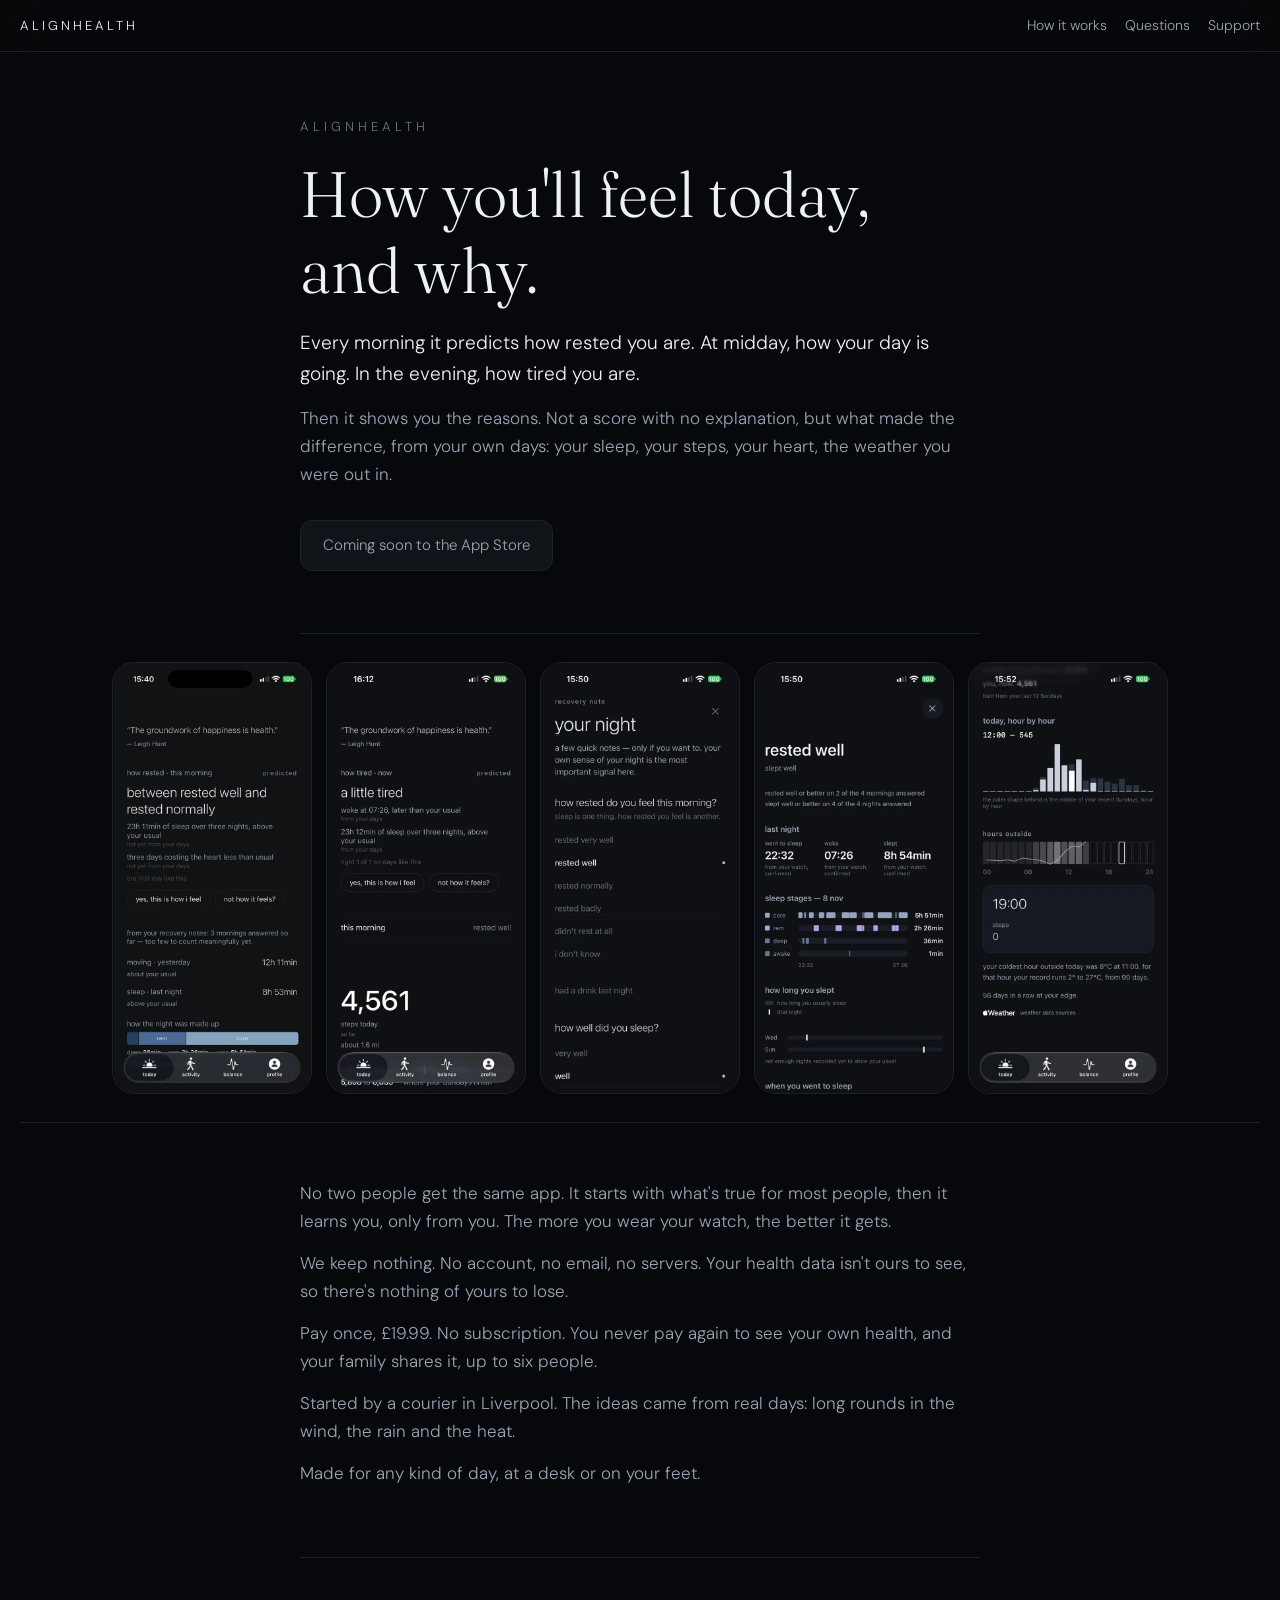
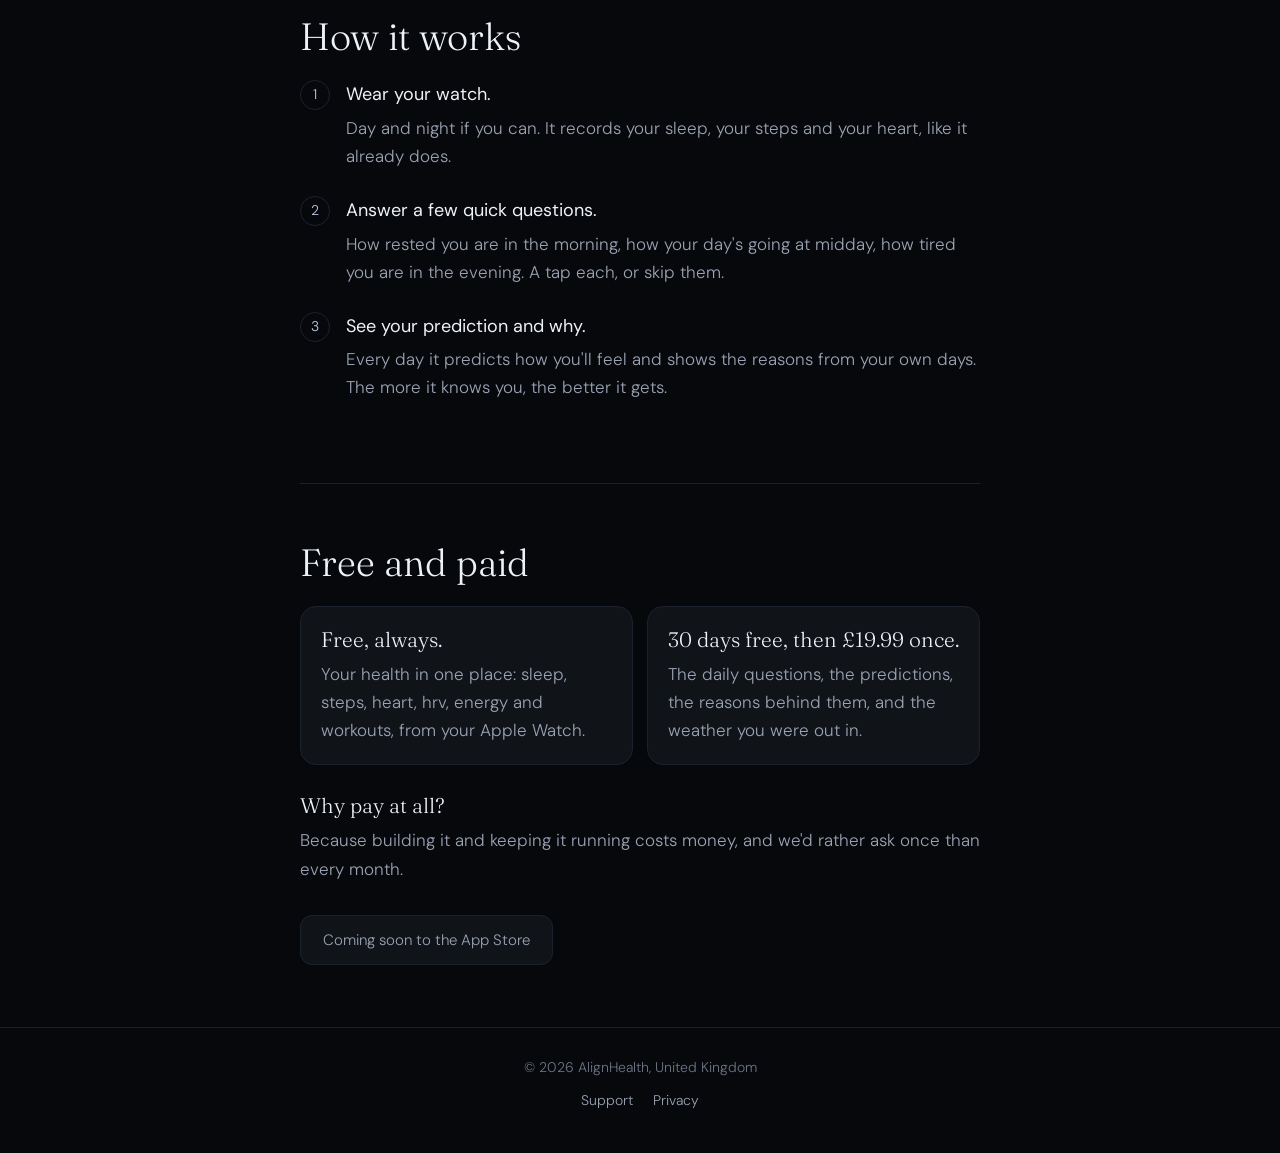
==== commit 6cb241a1: "The front page shows five of the app's screens, 8 November 2026 Co-Authored-By: Claude Opus 5.5 <nor" ====
--- a/index.html
+++ b/index.html
@@ -53,12 +53,29 @@
   <p class="lead">Every morning it predicts how rested you are. At midday, how your day is going. In the evening, how tired you are.</p>
   <p>Then it shows you the reasons. Not a score with no explanation, but what made the difference, from your own days: your sleep, your steps, your heart, the weather you were out in.</p>
   <span class="store" aria-disabled="true">Coming soon to the App Store</span>
-  <div class="shots">
-    <div class="shot">Screenshot 1</div>
-    <div class="shot">Screenshot 2</div>
-    <div class="shot">Screenshot 3</div>
-    <div class="shot">Screenshot 4</div>
-  </div>
+</section>
+
+<section class="gallery" aria-label="Screens from the app">
+    <picture>
+      <source srcset="img/morning-prediction.webp" type="image/webp">
+      <img src="img/morning-prediction.jpg" width="600" height="1304" alt="AlignHealth's Today screen predicting the person will feel between rested well and rested normally this morning, with its reasons" fetchpriority="high" decoding="async">
+    </picture>
+    <picture>
+      <source srcset="img/evening-prediction.webp" type="image/webp">
+      <img src="img/evening-prediction.jpg" width="600" height="1304" alt="AlignHealth's Today screen predicting the person will feel a little tired this evening, with its reasons and how often it was right on days like this" loading="lazy" decoding="async">
+    </picture>
+    <picture>
+      <source srcset="img/morning-questions.webp" type="image/webp">
+      <img src="img/morning-questions.jpg" width="600" height="1304" alt="The morning questions in AlignHealth: how rested you feel this morning and how well you slept, each with its answers" loading="lazy" decoding="async">
+    </picture>
+    <picture>
+      <source srcset="img/sleep.webp" type="image/webp">
+      <img src="img/sleep.jpg" width="600" height="1304" alt="AlignHealth's sleep screen for one night: when you went to sleep and woke, how long you slept, and the night's sleep stages from the watch" loading="lazy" decoding="async">
+    </picture>
+    <picture>
+      <source srcset="img/hours-outside.webp" type="image/webp">
+      <img src="img/hours-outside.jpg" width="600" height="1304" alt="AlignHealth's hours outside for one day, hour by hour, with the coldest hour outside and the Apple Weather mark" loading="lazy" decoding="async">
+    </picture>
 </section>
 
 <section>
@@ -76,10 +93,6 @@
     <li><strong>Answer a few quick questions.</strong>How rested you are in the morning, how your day's going at midday, how tired you are in the evening. A tap each, or skip them.</li>
     <li><strong>See your prediction and why.</strong>Every day it predicts how you'll feel and shows the reasons from your own days. The more it knows you, the better it gets.</li>
   </ol>
-  <div class="shots">
-    <div class="shot">Screenshot 5</div>
-    <div class="shot">Screenshot 6</div>
-  </div>
 </section>
 
 <section id="price">
--- a/style.css
+++ b/style.css
@@ -96,3 +96,23 @@
 footer a:hover { color: var(--text); }
 footer p { color: var(--quiet); margin: 0 0 10px; }
 .updated { font-size: 14px; color: var(--quiet); margin-bottom: 22px; }
+
+/* the app's screens: a sideways row on a phone, wrapping on a wide screen */
+.gallery {
+  display: flex; gap: 14px;
+  overflow-x: auto; scroll-snap-type: x mandatory; -webkit-overflow-scrolling: touch;
+  margin: 0 -20px; padding: 28px 0;
+  border-bottom: 1px solid var(--line);
+}
+.gallery picture { flex: 0 0 auto; scroll-snap-align: start; scroll-margin-left: 20px; }
+.gallery picture:first-child { margin-left: 20px; }
+.gallery picture:last-child { margin-right: 20px; }
+.gallery img {
+  width: min(62vw, 240px); height: auto; border-radius: 22px;
+  border: 1px solid var(--line); background: var(--bg2);
+}
+@media (min-width: 860px) {
+  .gallery { flex-wrap: wrap; justify-content: center; overflow-x: visible; margin: 0 calc(50% - 50vw + 20px); }
+  .gallery img { width: 200px; }
+  .gallery picture:first-child, .gallery picture:last-child { margin: 0; }
+}
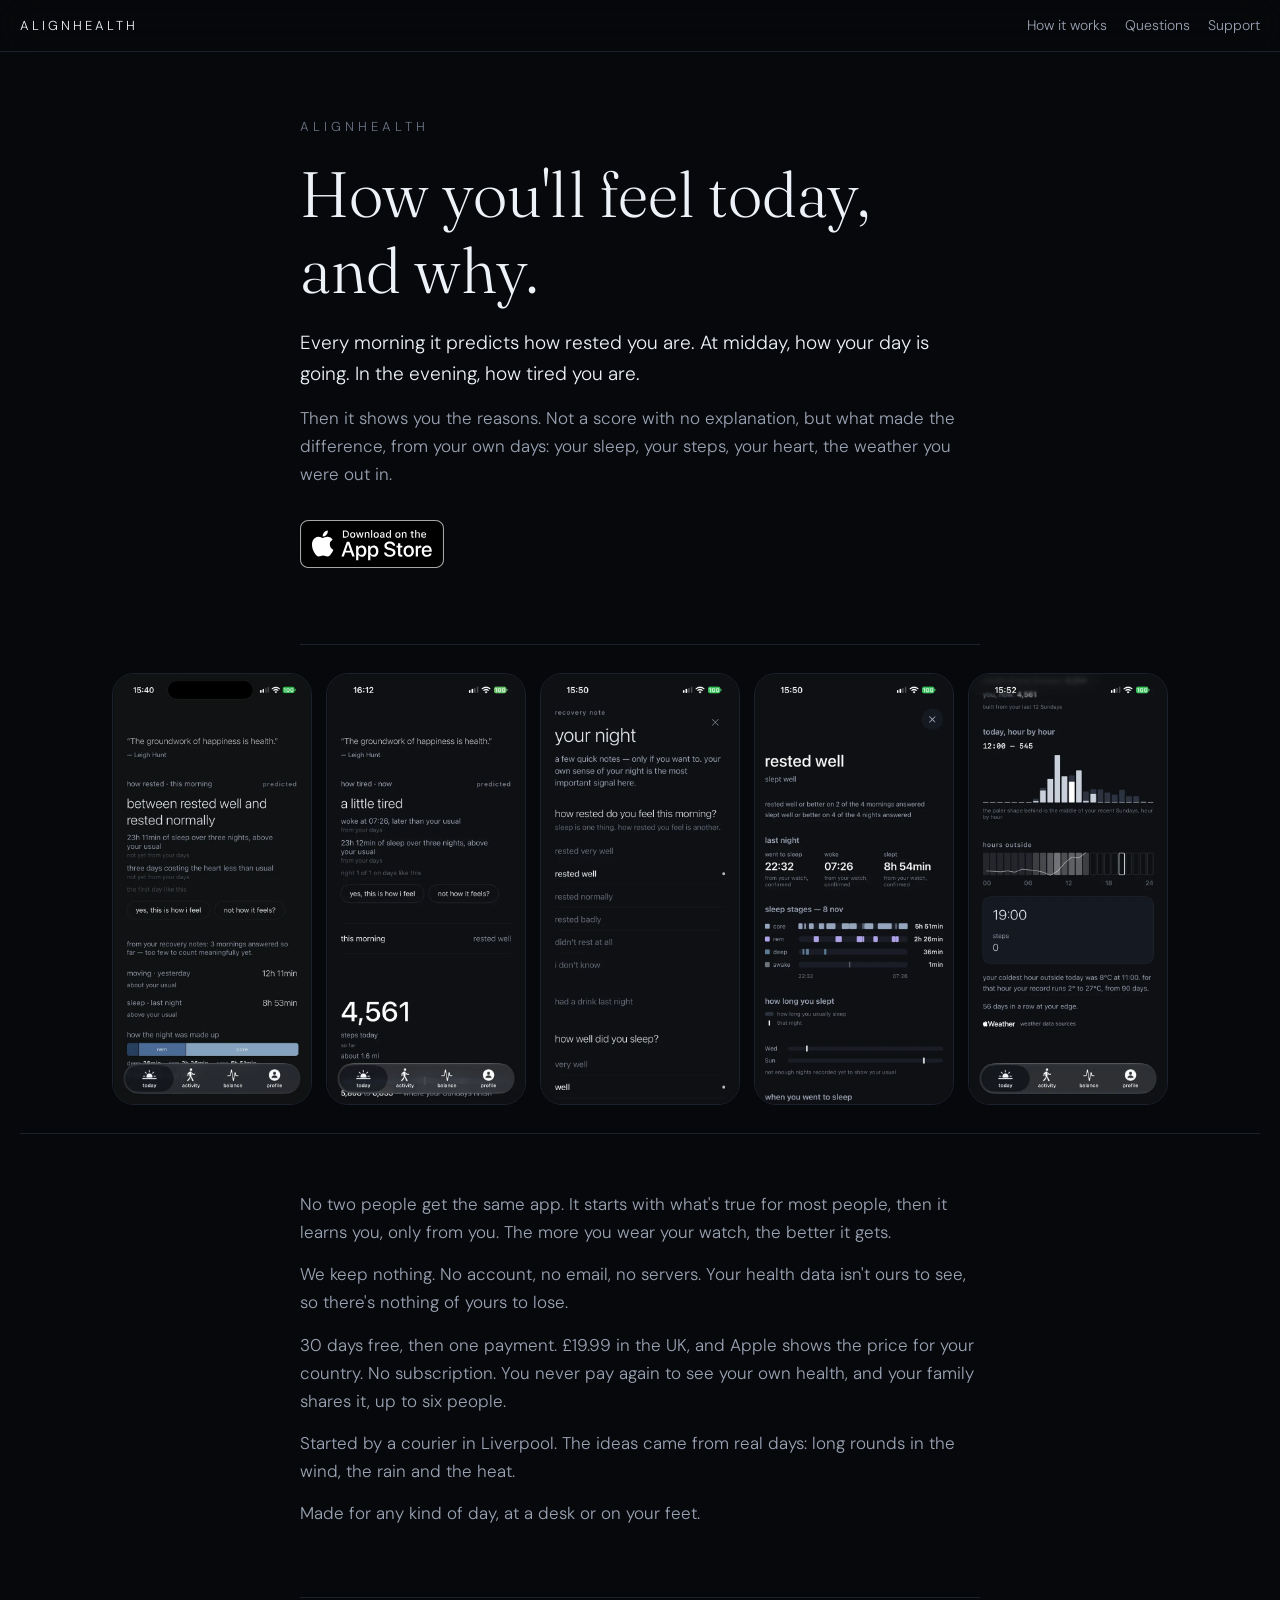
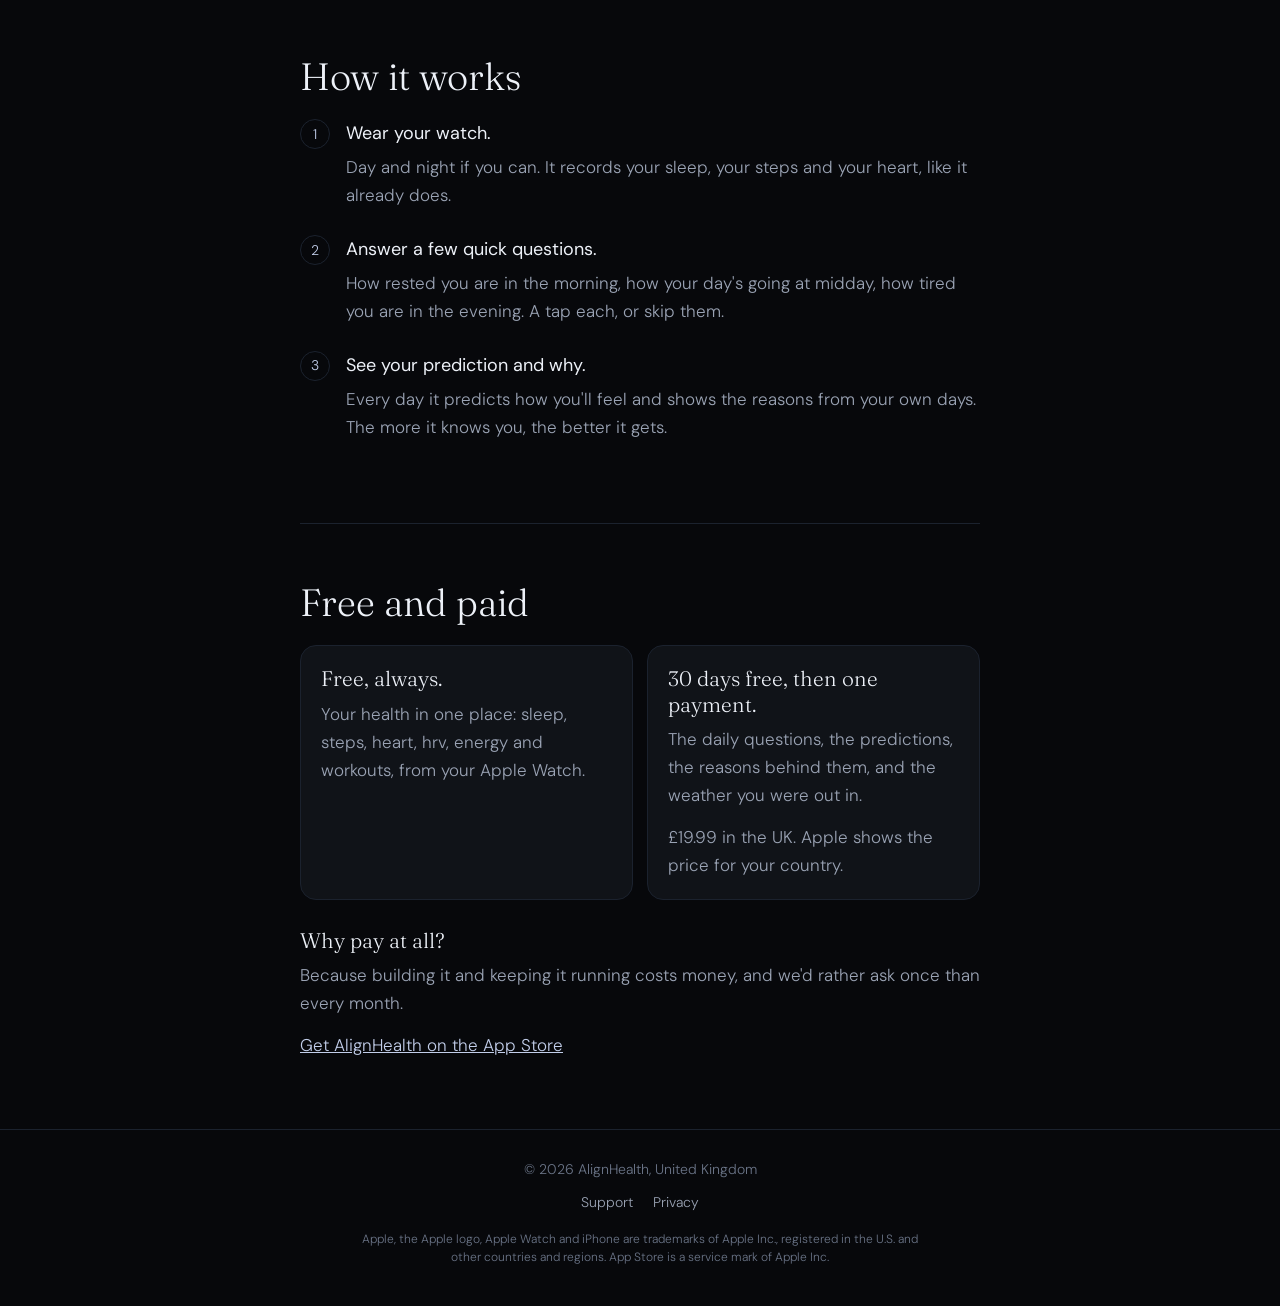
==== commit e2a2ca37: "The site for the app in the store: Apple's App Store badge, every download link to the store page, 3" ====
--- a/index.html
+++ b/index.html
@@ -19,10 +19,12 @@
  "description": "Every morning it predicts how rested you are. At midday, how your day is going. In the evening, how tired you are. Then it shows you the reasons.",
  "operatingSystem": "iOS 17.6 or later, with watchOS 10.6 or later",
  "applicationCategory": "HealthApplication",
+ "installUrl": "https://apps.apple.com/app/alignhealth-sleep-energy/id6774304582",
  "offers": {
   "@type": "Offer",
-  "price": "19.99",
-  "priceCurrency": "GBP"
+  "price": "0",
+  "priceCurrency": "GBP",
+  "description": "Free to download. 30 days free, then one payment inside the app. £19.99 in the UK, and Apple shows the price for your country. No subscription."
  },
  "publisher": {
   "@type": "Organization",
@@ -52,7 +54,7 @@
   <h1>How you'll feel today, and why.</h1>
   <p class="lead">Every morning it predicts how rested you are. At midday, how your day is going. In the evening, how tired you are.</p>
   <p>Then it shows you the reasons. Not a score with no explanation, but what made the difference, from your own days: your sleep, your steps, your heart, the weather you were out in.</p>
-  <span class="store" aria-disabled="true">Coming soon to the App Store</span>
+  <a class="badge" href="https://apps.apple.com/app/alignhealth-sleep-energy/id6774304582"><img src="img/download-on-the-app-store.svg" width="144" height="48" alt="Download on the App Store"></a>
 </section>
 
 <section class="gallery" aria-label="Screens from the app">
@@ -81,7 +83,7 @@
 <section>
   <p>No two people get the same app. It starts with what's true for most people, then it learns you, only from you. The more you wear your watch, the better it gets.</p>
   <p>We keep nothing. No account, no email, no servers. Your health data isn't ours to see, so there's nothing of yours to lose.</p>
-  <p>Pay once, £19.99. No subscription. You never pay again to see your own health, and your family shares it, up to six people.</p>
+  <p>30 days free, then one payment. £19.99 in the UK, and Apple shows the price for your country. No subscription. You never pay again to see your own health, and your family shares it, up to six people.</p>
   <p>Started by a courier in Liverpool. The ideas came from real days: long rounds in the wind, the rain and the heat.</p>
   <p>Made for any kind of day, at a desk or on your feet.</p>
 </section>
@@ -103,19 +105,21 @@
       <p>Your health in one place: sleep, steps, heart, hrv, energy and workouts, from your Apple Watch.</p>
     </div>
     <div class="plan">
-      <h3>30 days free, then £19.99 once.</h3>
+      <h3>30 days free, then one payment.</h3>
       <p>The daily questions, the predictions, the reasons behind them, and the weather you were out in.</p>
+      <p>£19.99 in the UK. Apple shows the price for your country.</p>
     </div>
   </div>
   <h3>Why pay at all?</h3>
   <p>Because building it and keeping it running costs money, and we'd rather ask once than every month.</p>
-  <span class="store" aria-disabled="true">Coming soon to the App Store</span>
+  <p><a href="https://apps.apple.com/app/alignhealth-sleep-energy/id6774304582">Get AlignHealth on the App Store</a></p>
 </section>
 
 </main>
 <footer>
   <p>&copy; 2026 AlignHealth, United Kingdom</p>
   <a href="support.html">Support</a><a href="privacy.html">Privacy</a>
+  <p class="credit">Apple, the Apple logo, Apple Watch and iPhone are trademarks of Apple Inc., registered in the U.S. and other countries and regions. App Store is a service mark of Apple Inc.</p>
 </footer>
 </body>
 </html>
--- a/style.css
+++ b/style.css
@@ -52,13 +52,11 @@
 /* hero */
 .hero { padding-top: 64px; }
 
-/* app store button */
-.store {
-  display: inline-block; margin: 18px 0 6px;
-  padding: 12px 22px; border-radius: 12px;
-  border: 1px solid var(--line); background: var(--surface);
-  color: var(--muted); font-size: 15px; text-decoration: none;
-}
+/* Apple's App Store badge: Apple's own artwork, unchanged. 48px high (Apple's
+   least onscreen is 40px), with at least a quarter of its height, 12px, clear
+   on every side. One badge on the page, as Apple's rules ask. */
+.badge { display: inline-block; margin: 18px 0 12px; line-height: 0; }
+.badge img { height: 48px; width: auto; }
 
 /* screenshot places */
 .shots { display: grid; grid-template-columns: repeat(2, 1fr); gap: 14px; margin: 28px 0 8px; }
@@ -95,6 +93,7 @@
 footer a { color: var(--muted); text-decoration: none; margin: 0 10px; }
 footer a:hover { color: var(--text); }
 footer p { color: var(--quiet); margin: 0 0 10px; }
+footer p.credit { max-width: 560px; margin: 16px auto 0; font-size: 12px; line-height: 1.5; }
 .updated { font-size: 14px; color: var(--quiet); margin-bottom: 22px; }
 
 /* the app's screens: a sideways row on a phone, wrapping on a wide screen */
